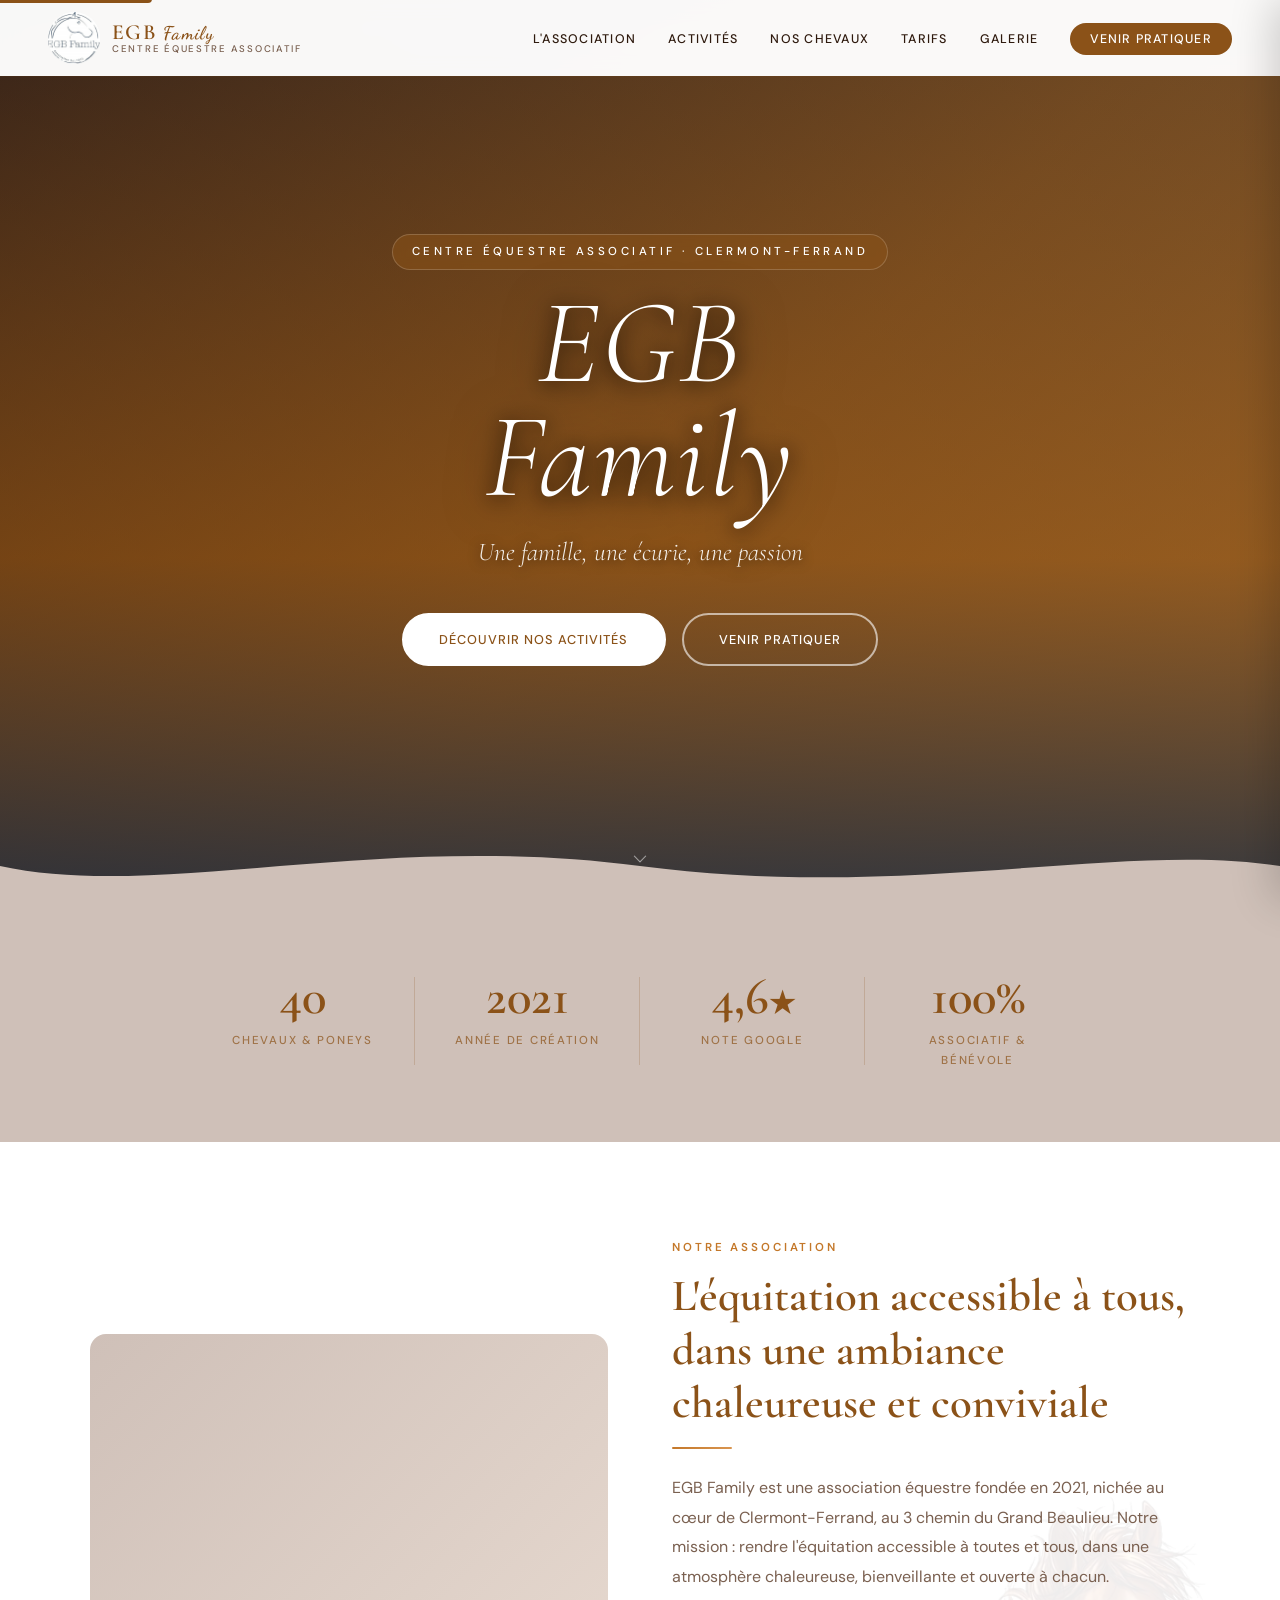
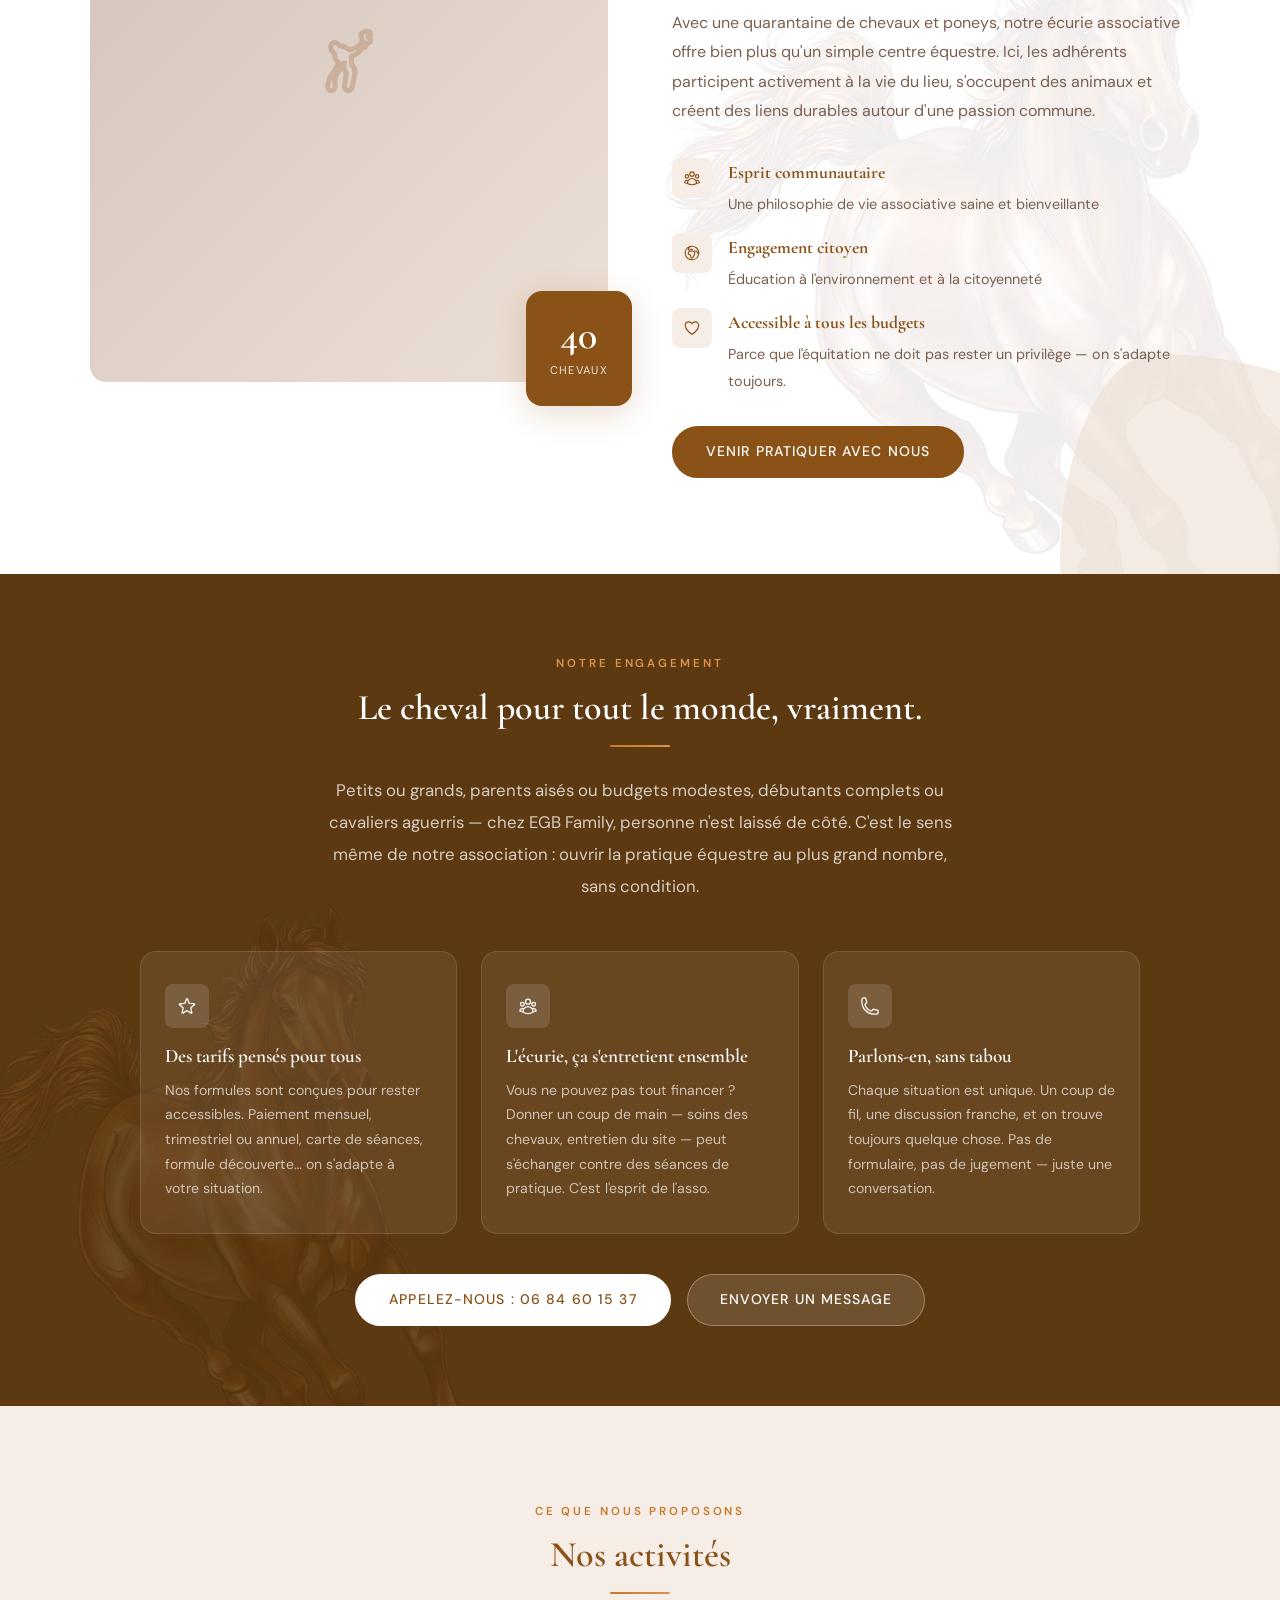
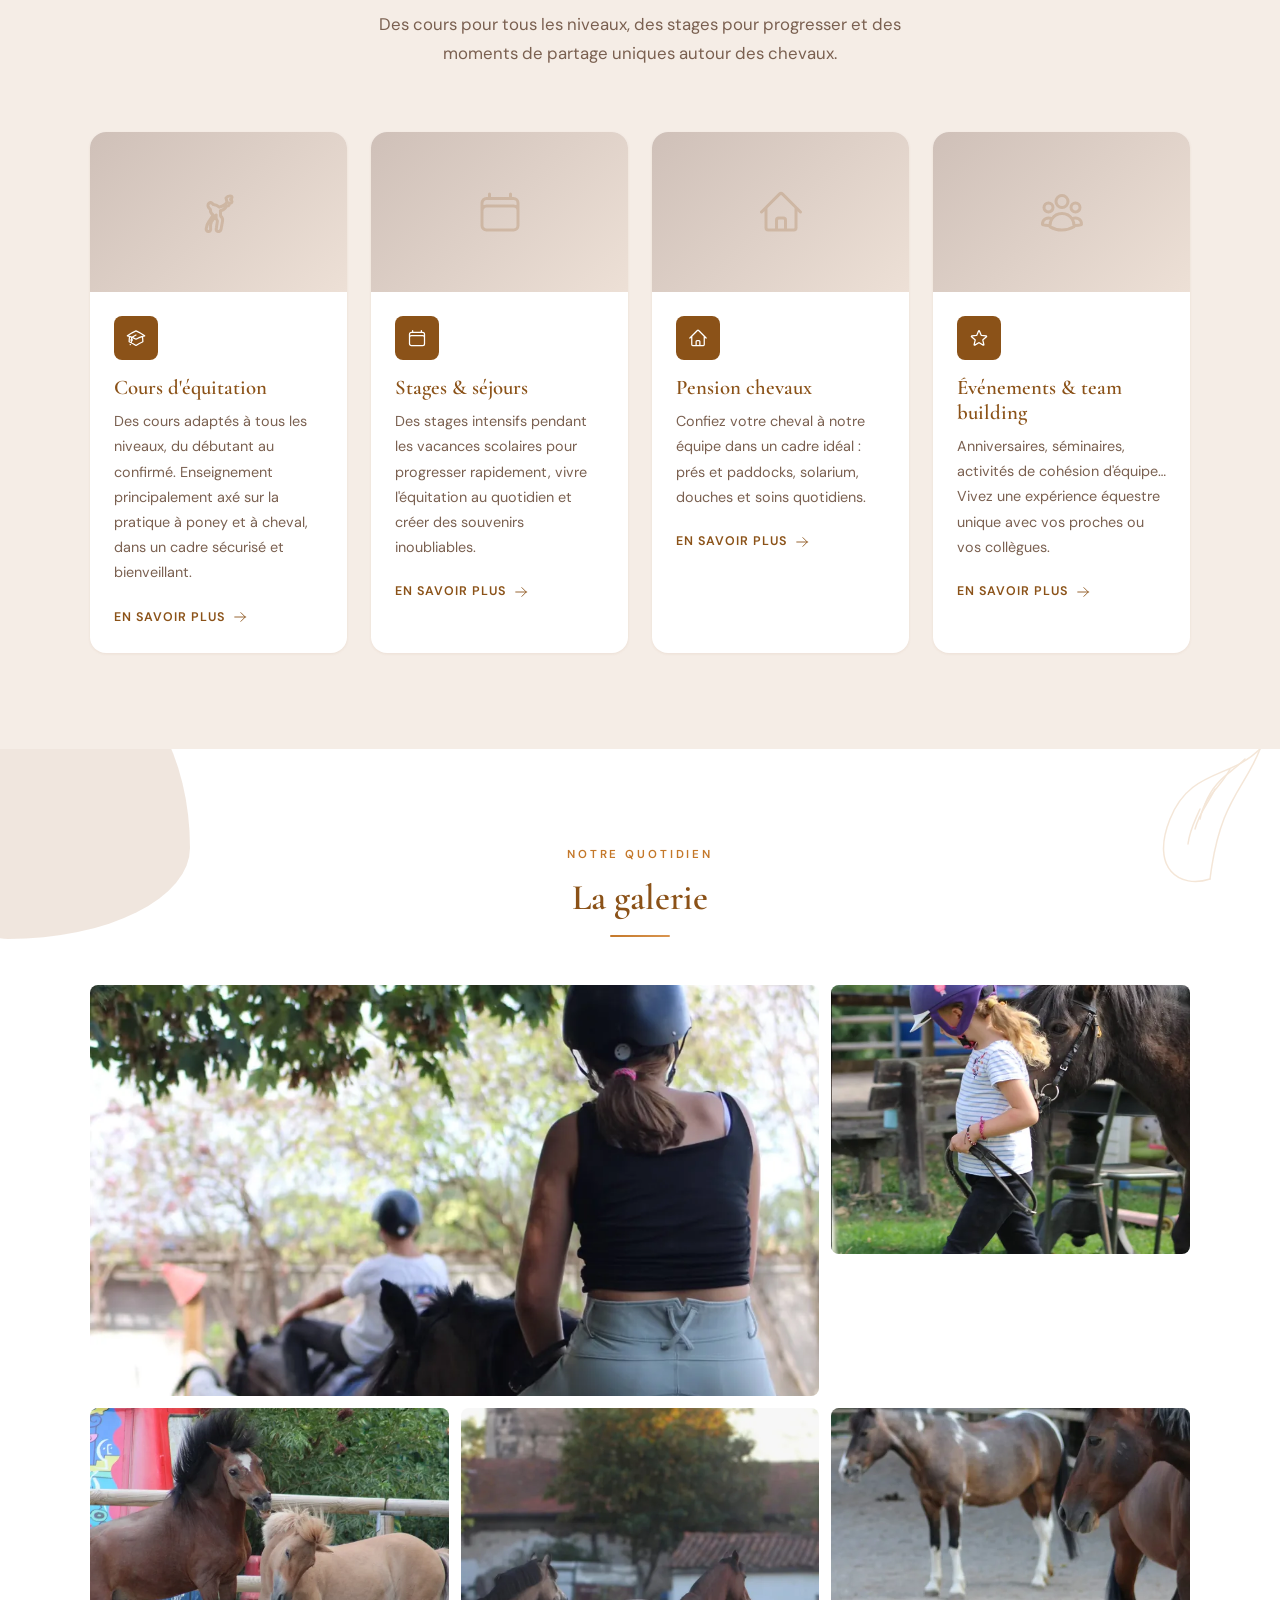
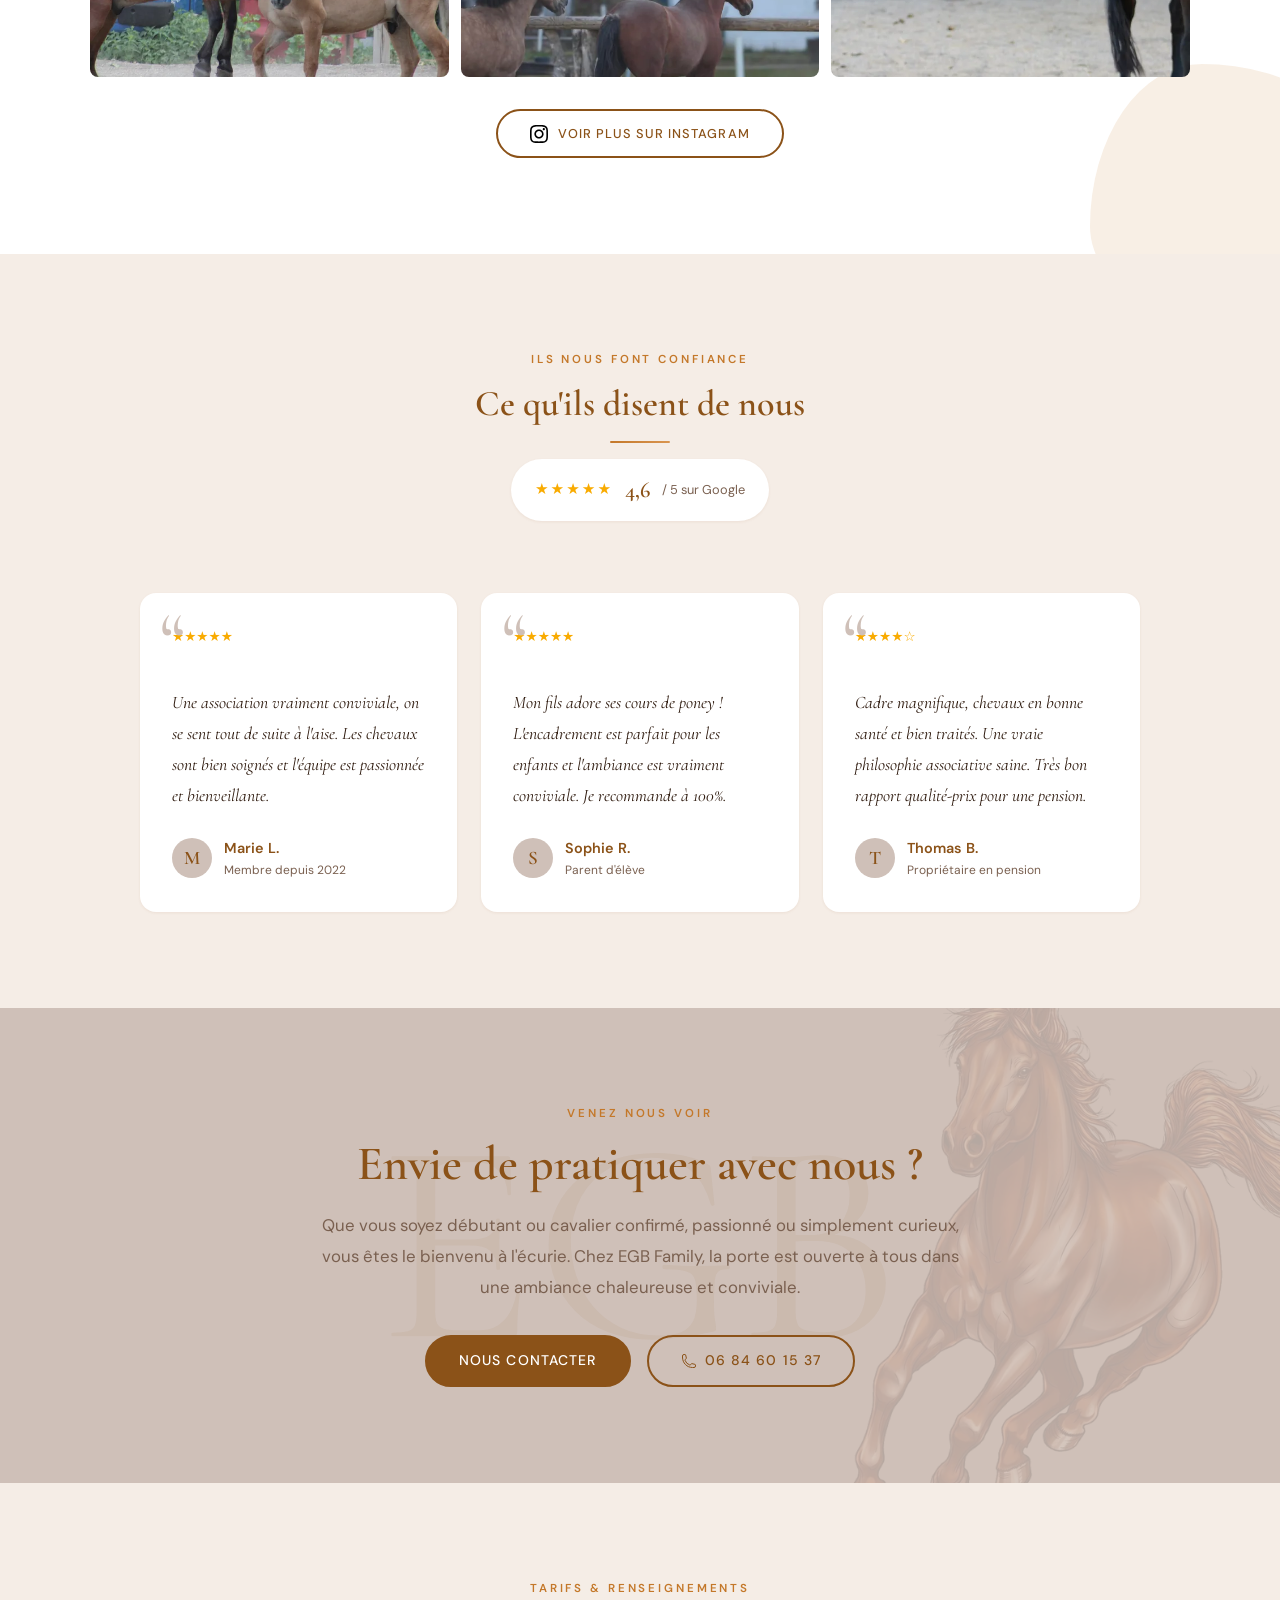
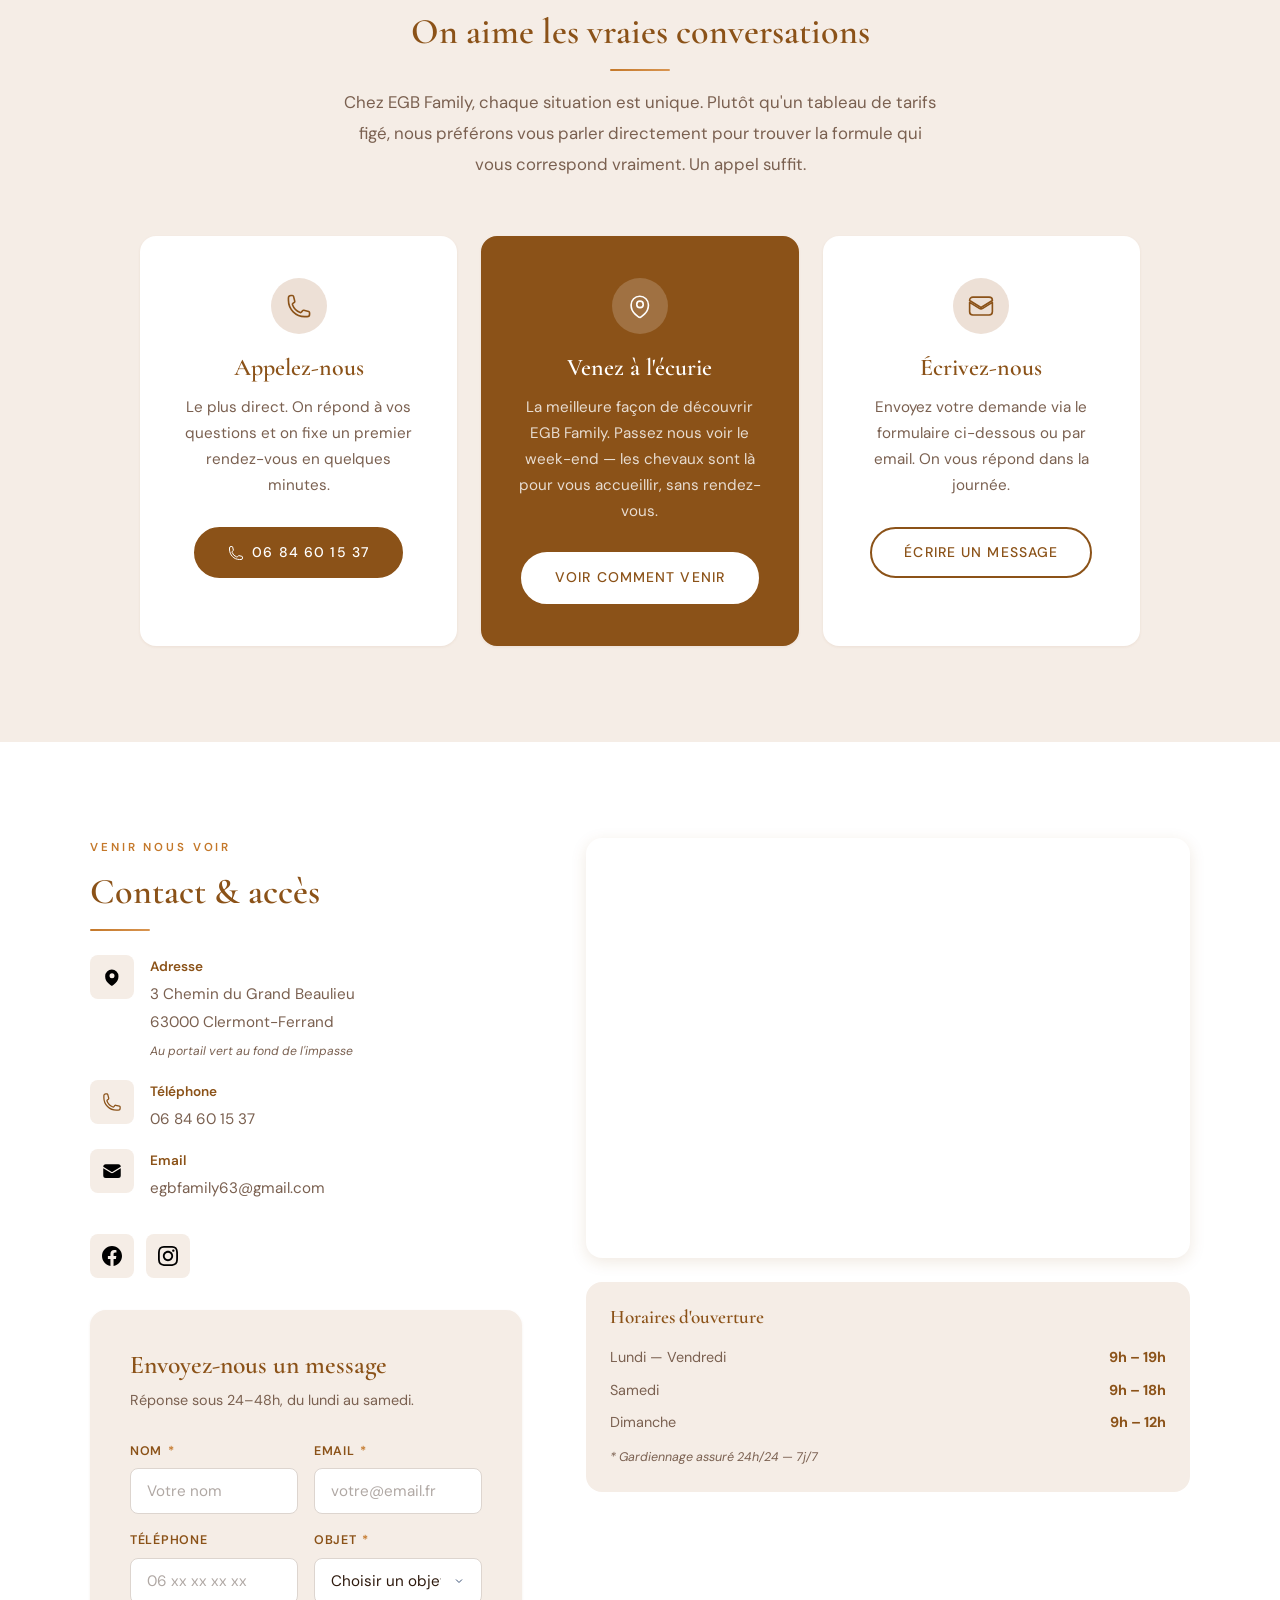
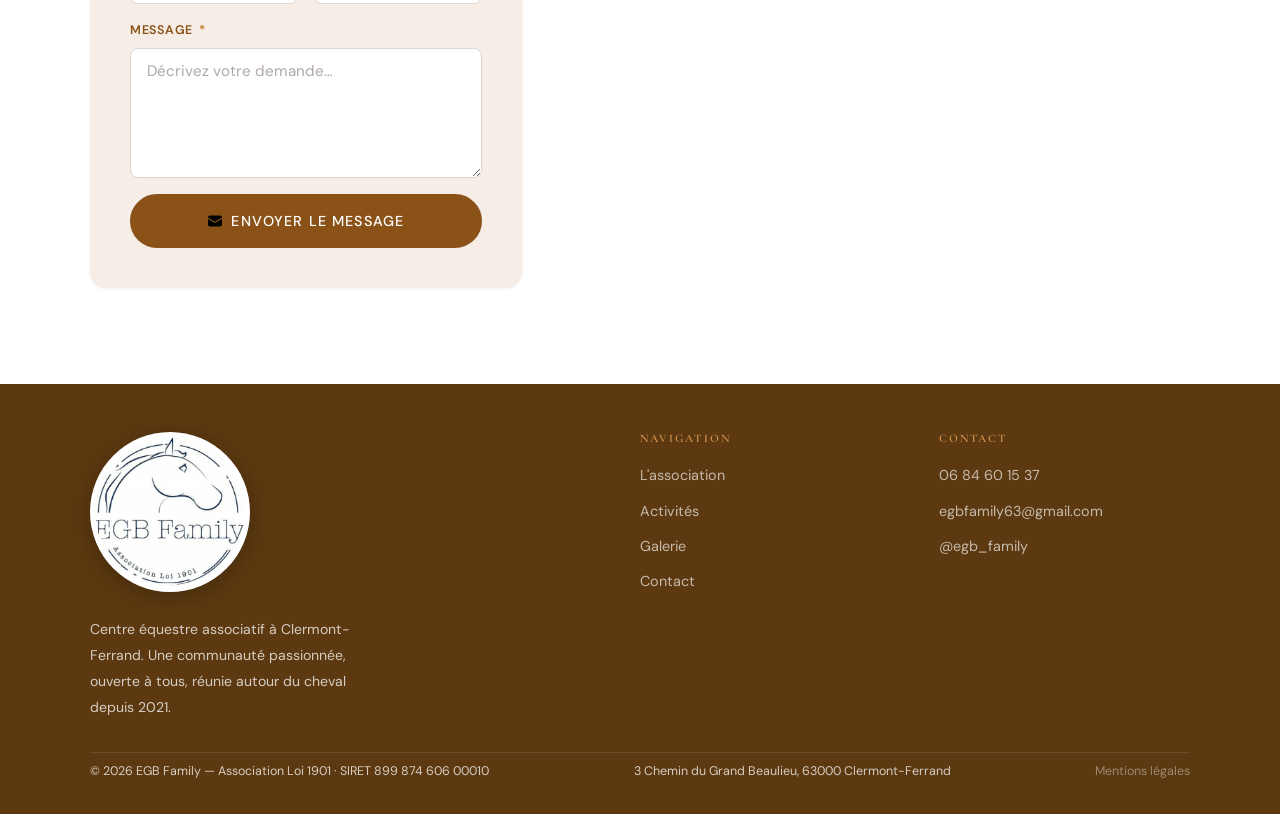
==== index.html @ eb27e838 "refactor: déplace cheval_filigrane.{png,webp} → img/, supprime v2 obsolète Co-Authored-By: Claude So" ====
<!DOCTYPE html>
<html lang="fr">
<head>
  <meta charset="UTF-8">
  <meta name="viewport" content="width=device-width, initial-scale=1.0">

  <title>EGB Family — Centre Équestre Associatif | Clermont-Ferrand</title>
  <meta name="description" content="EGB Family, centre équestre associatif à Clermont-Ferrand. Cours d'équitation, stages et activités équestres dans une ambiance chaleureuse et conviviale. Association Loi 1901.">

  <!-- Open Graph -->
  <meta property="og:type"        content="website">
  <meta property="og:title"       content="EGB Family — Centre Équestre Associatif">
  <meta property="og:description" content="Cours d'équitation, stages et activités équestres à Clermont-Ferrand dans une ambiance chaleureuse et bienveillante.">
  <meta property="og:image"       content="img/logos/logo_egbfamily.png">
  <meta property="og:locale"      content="fr_FR">

  <!-- Fonts : preconnect + chargement non-bloquant -->
  <link rel="preconnect" href="https://fonts.googleapis.com">
  <link rel="preconnect" href="https://fonts.gstatic.com" crossorigin>
  <link rel="preload" as="style"
    href="https://fonts.googleapis.com/css2?family=Cormorant+Garamond:ital,wght@0,300;0,600;1,300;1,600&family=DM+Sans:wght@400;500&family=Dancing+Script:wght@600&display=swap">
  <link rel="stylesheet"
    href="https://fonts.googleapis.com/css2?family=Cormorant+Garamond:ital,wght@0,300;0,600;1,300;1,600&family=DM+Sans:wght@400;500&family=Dancing+Script:wght@600&display=swap"
    media="print" onload="this.media='all'">
  <noscript>
    <link rel="stylesheet" href="https://fonts.googleapis.com/css2?family=Cormorant+Garamond:ital,wght@0,300;0,600;1,300;1,600&family=DM+Sans:wght@400;500&family=Dancing+Script:wght@600&display=swap">
  </noscript>

  <!-- Feuille de style -->
  <link rel="stylesheet" href="charte.css">

  <!-- Préchargement logo (LCP) -->
  <link rel="icon" href="favicon.ico" sizes="any">
  <link rel="icon" href="img/logos/logo_egbfamily.png" type="image/png">
  <link rel="preload" as="image" href="img/logos/logo_egbfamily.png">
  <!-- Préchargement hero (LCP) -->
  <link rel="preload" as="image" href="img/webp/cheval_au_galop_bright_1080w.webp" type="image/webp">

  <!-- Schema.org — SportsActivityLocation -->
  <script type="application/ld+json">
  {
    "@context": "https://schema.org",
    "@type": "SportsActivityLocation",
    "name": "EGB Family",
    "description": "Centre équestre associatif à Clermont-Ferrand. Cours d'équitation, stages, pension chevaux.",
    "url": "",
    "telephone": "+33684601537",
    "email": "egbfamily63@gmail.com",
    "address": {
      "@type": "PostalAddress",
      "streetAddress": "3 Chemin du Grand Beaulieu",
      "addressLocality": "Clermont-Ferrand",
      "postalCode": "63000",
      "addressCountry": "FR"
    },
    "geo": {
      "@type": "GeoCoordinates",
      "latitude": 45.7597,
      "longitude": 3.1224
    },
    "aggregateRating": {
      "@type": "AggregateRating",
      "ratingValue": "4.6",
      "reviewCount": "8"
    },
    "sameAs": [
      "https://www.facebook.com/profile.php?id=100069871481182",
      "https://www.instagram.com/egb_family/"
    ]
  }
  </script>

  <style>
    /* ── SVG icons helper ─────────────────────────────────── */
    .icon { display:inline-block; width:1em; height:1em; vertical-align:-0.125em; fill:currentColor; }
    .icon-stroke { fill:none; stroke:currentColor; stroke-width:1.5; stroke-linecap:round; stroke-linejoin:round; }

    /* ── Skip link (accessibilité) ────────────────────────── */
    .skip-link {
      position:absolute; top:-40px; left:0;
      background:var(--color-primary); color:#fff;
      padding:8px 16px; z-index:999; border-radius:0 0 4px 0;
      transition:top .2s;
    }
    .skip-link:focus { top:0; }

    /* ── Navbar ───────────────────────────────────────────── */
    .navbar {
      position:fixed; top:0; left:0; right:0; z-index:100;
      display:flex; align-items:center; justify-content:space-between;
      padding:.75rem 3rem;
      background:rgba(255,255,255,.97);
      backdrop-filter:blur(10px);
      box-shadow:0 1px 0 rgba(139,82,24,.10);
      transition:padding var(--transition-base);
    }
    .navbar-logo {
      display:flex; align-items:center; gap:.75rem; text-decoration:none;
    }
    .navbar-logo img { height:52px; width:52px; }
    .navbar-logo-text { display:flex; flex-direction:column; line-height:1; }
    .navbar-logo-egb {
      font-family:var(--font-heading); font-size:1.35rem; font-weight:600;
      letter-spacing:.06em; color:var(--color-primary);
    }
    .navbar-logo-family {
      font-family:var(--font-accent); font-size:1.15rem; font-weight:600;
    }
    .navbar-logo-sub {
      font-size:.6rem; font-weight:500; letter-spacing:.18em;
      text-transform:uppercase; color:var(--color-text-muted);
    }
    .navbar-links { display:flex; align-items:center; gap:2rem; list-style:none; }
    .navbar-links a {
      font-size:.78rem; font-weight:500; letter-spacing:.1em;
      text-transform:uppercase; color:var(--color-text); text-decoration:none;
      position:relative; transition:color var(--transition-fast);
    }
    .navbar-links a::after {
      content:''; position:absolute; bottom:-3px; left:0;
      width:0; height:1.5px; background:var(--color-accent);
      transition:width var(--transition-base);
    }
    .navbar-links a:hover { color:var(--color-primary); }
    .navbar-links a:hover::after { width:100%; }
    .navbar-cta {
      background:var(--color-primary) !important;
      color:#fff !important;
      padding:.5rem 1.25rem; border-radius:var(--radius-full);
    }
    .navbar-cta::after { display:none !important; }
    .navbar-cta:hover { background:var(--color-primary-dark) !important; }
    .burger {
      display:none; flex-direction:column; justify-content:center; gap:5px;
      cursor:pointer; padding:6px; background:none; border:none;
      width:40px; height:40px;
    }
    .burger span {
      display:block; width:24px; height:2px;
      background:var(--color-primary); border-radius:2px;
      transition:transform .35s ease, opacity .25s ease;
      transform-origin:center;
    }
    .burger.open span:nth-child(1) { transform:translateY(7px) rotate(45deg); }
    .burger.open span:nth-child(2) { opacity:0; transform:scaleX(0); }
    .burger.open span:nth-child(3) { transform:translateY(-7px) rotate(-45deg); }

    /* ── Overlay ──────────────────────────────────────────── */
    .drawer-overlay {
      position:fixed; inset:0; z-index:150;
      background:rgba(46,26,14,.55);
      backdrop-filter:blur(3px);
      opacity:0; pointer-events:none;
      transition:opacity .35s ease;
    }
    .drawer-overlay.open { opacity:1; pointer-events:all; }

    /* ── Drawer ───────────────────────────────────────────── */
    .drawer {
      position:fixed; top:0; right:0; bottom:0; z-index:160;
      width:min(300px, 85vw);
      background:#fff;
      display:flex; flex-direction:column;
      box-shadow:-8px 0 40px rgba(0,0,0,.18);
      transform:translateX(100%);
      transition:transform .38s cubic-bezier(.4,0,.2,1);
      overflow-y:auto;
    }
    .drawer.open { transform:translateX(0); }

    .drawer-header {
      display:flex; align-items:center; justify-content:space-between;
      padding:1.1rem 1.25rem;
      border-bottom:1px solid var(--color-bg-warm);
      flex-shrink:0;
    }
    .drawer-logo {
      display:flex; align-items:center; gap:.6rem; text-decoration:none;
    }
    .drawer-logo img { height:42px; width:42px; }
    .drawer-logo-text { line-height:1; }
    .drawer-logo-egb {
      font-family:var(--font-heading); font-size:1.1rem; font-weight:600;
      color:var(--color-primary); display:block;
    }
    .drawer-logo-family {
      font-family:var(--font-accent); font-size:.95rem; font-weight:600;
      color:var(--color-secondary-dark);
    }

    .drawer-close {
      width:36px; height:36px; border-radius:50%;
      border:none; background:var(--color-bg-light); cursor:pointer;
      display:flex; align-items:center; justify-content:center;
      color:var(--color-text); transition:background var(--transition-fast);
      flex-shrink:0;
    }
    .drawer-close:hover { background:var(--color-secondary); }
    .drawer-close svg { width:18px; height:18px; }

    .drawer-nav {
      flex:1; padding:1rem 0;
    }
    .drawer-nav a {
      display:flex; align-items:center; gap:.85rem;
      padding:.9rem 1.5rem;
      font-size:1rem; font-weight:500; color:var(--color-text);
      text-decoration:none; border-left:3px solid transparent;
      transition:background var(--transition-fast),
                 color var(--transition-fast),
                 border-color var(--transition-fast);
    }
    .drawer-nav a svg { width:18px; height:18px; color:var(--color-secondary-dark); flex-shrink:0; }
    .drawer-nav a:hover {
      background:var(--color-bg-light);
      color:var(--color-primary);
      border-left-color:var(--color-accent);
    }
    .drawer-nav a:hover svg { color:var(--color-primary); }

    .drawer-divider {
      height:1px; background:var(--color-bg-warm); margin:.5rem 1.5rem;
    }

    .drawer-cta {
      padding:1rem 1.5rem; flex-shrink:0;
      border-top:1px solid var(--color-bg-warm);
    }
    .drawer-cta .btn { width:100%; justify-content:center; margin-bottom:.75rem; }

    .drawer-socials {
      display:flex; gap:.6rem; justify-content:center;
      padding:.25rem 0 .5rem;
    }
    .drawer-socials a {
      width:38px; height:38px; border-radius:var(--radius-md);
      background:var(--color-bg-light); display:flex; align-items:center;
      justify-content:center; color:var(--color-primary); text-decoration:none;
      transition:all var(--transition-fast);
    }
    .drawer-socials a svg { width:18px; height:18px; }
    .drawer-socials a:hover { background:var(--color-primary); color:#fff; }

    /* ── Hero ─────────────────────────────────────────────── */
    .hero {
      position:relative; height:100vh; min-height:580px;
      display:flex; align-items:center; justify-content:center; overflow:hidden;
      background:linear-gradient(135deg,#3C1E0A 0%,#8B5218 55%,#A66E30 100%);
    }
    .hero-bg {
      position:absolute; inset:0;
      background-image:
        image-set(
          url('img/webp/cheval_au_galop_bright_1080w.webp') type('image/webp'),
          url('img/instagram/cheval_au_galop_bright+1_NanoBanana.jpg') type('image/jpeg')
        );
      background-size:cover; background-position:center 45%;
      opacity:1;
    }

    .hero-overlay {
      position:absolute; inset:0;
      background:linear-gradient(to bottom,rgba(30,45,66,.28) 0%,rgba(139,82,24,.48) 62%,rgba(30,45,66,.82) 100%);
    }
    .hero-content {
      position:relative; z-index:2;
      text-align:center; padding:0 2rem; max-width:820px;
    }
    .hero-eyebrow {
      display:inline-block;
      font-size:.72rem; font-weight:500; letter-spacing:.3em;
      text-transform:uppercase; color:#fff;
      margin-bottom:1rem; opacity:0;
      background:rgba(139,82,24,.55);
      backdrop-filter:blur(6px);
      padding:.45rem 1.2rem;
      border-radius:var(--radius-full);
      border:1px solid rgba(255,255,255,.18);
      animation:fadeUp .8s .3s forwards;
    }
    .hero-title {
      font-family:var(--font-heading);
      font-size:clamp(4rem,10vw,7.5rem);
      font-weight:300; font-style:italic;
      color:#fff; letter-spacing:.02em; line-height:.95;
      margin-bottom:1rem; opacity:0;
      animation:fadeUp .8s .5s forwards;
      text-shadow:0 2px 20px rgba(15,8,2,.85), 0 6px 48px rgba(15,8,2,.55);
    }
    .hero-subtitle {
      font-family:var(--font-heading);
      font-size:clamp(1.1rem,2.5vw,1.6rem);
      font-weight:300; font-style:italic;
      color:rgba(255,255,255,.9);
      margin-bottom:2.5rem; opacity:0;
      animation:fadeUp .8s .7s forwards;
      text-shadow:0 2px 12px rgba(15,8,2,.8);
    }
    .hero-actions {
      display:flex; gap:1rem; justify-content:center; flex-wrap:wrap;
      opacity:0; animation:fadeUp .8s .9s forwards;
    }
    .hero-actions .btn { padding:.85rem 2.2rem; font-size:.8rem; }
    .btn-white { background:#fff; color:var(--color-primary); border-color:#fff; }
    .btn-white:hover { background:transparent; color:#fff; }
    .btn-outline-white { background:transparent; color:#fff; border-color:rgba(255,255,255,.6); }
    .btn-outline-white:hover { background:rgba(255,255,255,.15); border-color:#fff; }
    .hero-scroll {
      position:absolute; bottom:2rem; left:50%; transform:translateX(-50%);
      z-index:2; color:rgba(255,255,255,.5); font-size:.65rem;
      letter-spacing:.2em; text-transform:uppercase;
      display:flex; flex-direction:column; align-items:center; gap:.5rem;
      animation:bounce 2s infinite;
    }
    .hero-scroll svg { width:18px; height:18px; }

    /* ── Vague organique bas hero ────────────────────────── */
    .hero-wave {
      position:absolute; bottom:-1px; left:0; right:0; z-index:3; line-height:0;
    }
    .hero-wave svg { width:100%; height:70px; display:block; }

    /* ── Stats ────────────────────────────────────────────── */
    .stats-bar { background:var(--color-secondary); padding:3rem 2rem; }
    .stats-grid {
      display:flex; justify-content:center;
      max-width:900px; margin:0 auto; flex-wrap:wrap;
    }
    .stat-item {
      flex:1; min-width:150px; text-align:center;
      padding:1.5rem 2rem; position:relative;
    }
    .stat-item:not(:last-child)::after {
      content:''; position:absolute; right:0; top:20%; bottom:20%;
      width:1px; background:rgba(139,82,24,.2);
    }
    .stat-number {
      font-family:var(--font-heading); font-size:3.2rem; font-weight:600;
      color:var(--color-primary); line-height:1; display:block;
    }
    .stat-number small { font-size:1.8rem; }
    .stat-label {
      font-size:.72rem; font-weight:500; letter-spacing:.15em;
      text-transform:uppercase; color:var(--color-primary);
      opacity:.7; margin-top:.5rem; display:block;
    }

    /* ── À propos ─────────────────────────────────────────── */
    .about { padding:6rem 2rem; background:var(--color-white); position:relative; overflow:hidden; }
    .about::after {
      content:''; position:absolute; bottom:-100px; right:-100px;
      width:320px; height:320px;
      background:var(--color-bg-warm);
      border-radius:30% 70% 55% 45% / 65% 35% 65% 35%;
      opacity:.65; pointer-events:none; z-index:0;
    }
    .filigrane-horse {
      position:absolute; pointer-events:none; user-select:none;
      z-index:0; opacity:.07;
    }
    .about-inner { position:relative; z-index:1; }
    .about-inner {
      max-width:1100px; margin:0 auto;
      display:grid; grid-template-columns:1fr 1fr;
      gap:4rem; align-items:center;
    }
    .about-img-wrap { position:relative; }
    .about-img-placeholder {
      width:100%; aspect-ratio:4/5; border-radius:var(--radius-lg);
      background:linear-gradient(135deg,var(--color-secondary) 0%,var(--color-bg-warm) 100%);
      display:flex; align-items:center; justify-content:center;
      color:rgba(139,82,24,.25);
    }
    .about-img-placeholder svg { width:80px; height:80px; }
    .about-badge {
      position:absolute; bottom:-1.5rem; right:-1.5rem;
      background:var(--color-primary); color:#fff;
      border-radius:var(--radius-lg); padding:1.5rem;
      text-align:center; box-shadow:var(--shadow-lg);
    }
    .about-badge-num {
      font-family:var(--font-heading); font-size:2.5rem; font-weight:600;
      line-height:1; display:block;
    }
    .about-badge-txt { font-size:.7rem; letter-spacing:.12em; text-transform:uppercase; opacity:.85; }
    .section-eyebrow {
      font-size:.72rem; font-weight:600; letter-spacing:.25em;
      text-transform:uppercase; color:var(--color-accent);
      margin-bottom:.75rem; display:block;
    }
    .about-content h2 { font-size:clamp(2rem,3.5vw,2.8rem); margin-bottom:.5rem; }
    .about-content p { color:var(--color-text-muted); margin-bottom:1rem; font-size:1rem; line-height:1.85; }
    .about-values { display:flex; flex-direction:column; gap:1rem; margin:2rem 0; }
    .value-item { display:flex; align-items:flex-start; gap:1rem; }
    .value-icon {
      width:40px; height:40px; border-radius:var(--radius-md);
      background:var(--color-bg-light); display:flex; align-items:center;
      justify-content:center; color:var(--color-primary); flex-shrink:0;
    }
    .value-icon svg { width:18px; height:18px; }
    .value-text strong { display:block; font-family:var(--font-heading); font-size:1.1rem; color:var(--color-primary); margin-bottom:2px; }
    .value-text span { font-size:.9rem; color:var(--color-text-muted); }

    /* ── Pour tous ───────────────────────────────────────── */
    .pour-tous { padding:5rem 2rem; background:var(--color-primary-dark); position:relative; overflow:hidden; }
    .pour-tous-inner { max-width:1000px; margin:0 auto; text-align:center; position:relative; z-index:1; }
    .pour-tous-inner .section-eyebrow { color:var(--color-accent-light); }
    .pour-tous-inner h2 { color:#fff; margin-bottom:.75rem; }
    .pour-tous-inner .divider-accent { margin:1rem auto 1.75rem; }
    .pour-tous-lead {
      max-width:640px; margin:0 auto 3rem;
      color:rgba(255,255,255,.75); font-size:1.05rem; line-height:1.9;
    }
    .pour-tous-pillars {
      display:grid; grid-template-columns:repeat(3,1fr); gap:1.5rem; margin-bottom:2.5rem;
    }
    .ptp-card {
      background:rgba(255,255,255,.07); border:1px solid rgba(255,255,255,.12);
      border-radius:var(--radius-lg); padding:2rem 1.5rem; text-align:left;
      transition:background var(--transition-base),border-color var(--transition-base);
    }
    .ptp-card:hover { background:rgba(255,255,255,.12); border-color:rgba(255,255,255,.25); }
    .ptp-icon {
      width:44px; height:44px; border-radius:var(--radius-md);
      background:rgba(255,255,255,.13); display:flex; align-items:center;
      justify-content:center; color:#fff; margin-bottom:1.1rem;
    }
    .ptp-icon svg { width:20px; height:20px; }
    .ptp-card h3 { font-family:var(--font-heading); font-size:1.2rem; color:#fff; margin-bottom:.6rem; }
    .ptp-card p { font-size:.88rem; color:rgba(255,255,255,.68); line-height:1.75; }
    .pour-tous-cta { display:flex; gap:1rem; justify-content:center; flex-wrap:wrap; }
    @media (max-width:680px) { .pour-tous-pillars { grid-template-columns:1fr; } }

    /* ── Activités ────────────────────────────────────────── */
    .activities { padding:6rem 2rem; background:var(--color-bg-light); }
    .activities-header { text-align:center; max-width:600px; margin:0 auto 4rem; }
    .activities-header h2 { margin-bottom:1rem; }
    .activities-header p { color:var(--color-text-muted); font-size:1.05rem; }
    .activities-grid {
      display:grid; grid-template-columns:repeat(auto-fit,minmax(250px,1fr));
      gap:1.5rem; max-width:1100px; margin:0 auto;
    }
    .activity-card {
      background:#fff; border-radius:var(--radius-lg); overflow:hidden;
      box-shadow:var(--shadow-sm);
      transition:transform var(--transition-base),box-shadow var(--transition-base);
    }
    .activity-card:hover { transform:translateY(-6px); box-shadow:var(--shadow-lg); }
    .activity-img {
      width:100%; aspect-ratio:16/10;
      background:linear-gradient(135deg,var(--color-secondary) 0%,var(--color-bg-warm) 100%);
      display:flex; align-items:center; justify-content:center;
      color:rgba(139,82,24,.2);
    }
    .activity-img svg { width:48px; height:48px; }
    .activity-body { padding:1.5rem; }
    .activity-icon {
      width:44px; height:44px; border-radius:var(--radius-md);
      background:var(--color-primary); display:flex; align-items:center;
      justify-content:center; color:#fff; margin-bottom:1rem;
    }
    .activity-icon svg { width:20px; height:20px; }
    .activity-body h3 { font-size:1.3rem; margin-bottom:.5rem; }
    .activity-body p { font-size:.9rem; color:var(--color-text-muted); line-height:1.75; margin-bottom:1rem; }
    .activity-link {
      font-size:.78rem; font-weight:600; letter-spacing:.08em;
      text-transform:uppercase; color:var(--color-primary); text-decoration:none;
      display:inline-flex; align-items:center; gap:.5rem;
      transition:gap var(--transition-fast),color var(--transition-fast);
    }
    .activity-link svg { width:14px; height:14px; transition:transform var(--transition-fast); }
    .activity-link:hover { color:var(--color-accent); gap:.75rem; }
    .activity-link:hover svg { transform:translateX(3px); }



    /* ── Galerie ──────────────────────────────────────────── */
    .galerie { padding:6rem 2rem; background:#fff; position:relative; overflow:hidden; }
    /* blob déco galerie */
    .galerie::before {
      content:''; position:absolute; top:-70px; left:-70px;
      width:260px; height:260px;
      background:var(--color-bg-warm);
      border-radius:62% 38% 70% 30% / 45% 65% 35% 55%;
      opacity:.8; pointer-events:none; z-index:0;
    }
    .galerie::after {
      content:''; position:absolute; bottom:-90px; right:-90px;
      width:280px; height:280px;
      background:var(--color-accent);
      border-radius:40% 60% 28% 72% / 58% 42% 58% 42%;
      opacity:.12; pointer-events:none; z-index:0;
    }
    .galerie-header { position:relative; z-index:1; }
    .galerie-grid   { position:relative; z-index:1; }
    .galerie-header { text-align:center; max-width:550px; margin:0 auto 3rem; }
    .galerie-grid {
      display:grid; grid-template-columns:repeat(3,1fr);
      gap:.75rem; max-width:1100px; margin:0 auto;
    }
    .galerie-item {
      border-radius:var(--radius-md); overflow:hidden;
      background:linear-gradient(135deg,var(--color-secondary) 0%,var(--color-bg-warm) 100%);
      aspect-ratio:4/3; display:flex; align-items:center; justify-content:center;
      color:rgba(139,82,24,.2); cursor:pointer;
      transition:transform var(--transition-base),filter var(--transition-base);
    }
    .galerie-item:hover { transform:scale(1.02); filter:brightness(1.05); }
    .galerie-item:first-child { grid-column:span 2; aspect-ratio:16/9; }
    .galerie-item svg { width:40px; height:40px; }
    .galerie-item img { width:100%; height:100%; object-fit:cover; display:block; pointer-events:none; }
    .galerie-cta { text-align:center; margin-top:2rem; }
    .btn-instagram {
      display:inline-flex; align-items:center; gap:.6rem;
      border:2px solid var(--color-primary); color:var(--color-primary);
      background:transparent; border-radius:var(--radius-full);
      padding:.75rem 2rem; font-size:.8rem; font-weight:500;
      letter-spacing:.08em; text-transform:uppercase; text-decoration:none;
      transition:all var(--transition-base);
    }
    .btn-instagram:hover { background:var(--color-primary); color:#fff; }
    .btn-instagram svg { width:18px; height:18px; }

    /* ── Témoignages ──────────────────────────────────────── */
    .temoignages { padding:6rem 2rem; background:var(--color-bg-light); }
    .temoignages-header { text-align:center; margin-bottom:3rem; }
    .google-rating {
      display:inline-flex; align-items:center; gap:.75rem;
      background:#fff; border-radius:var(--radius-full);
      padding:.75rem 1.5rem; box-shadow:var(--shadow-sm); margin-bottom:1.5rem;
    }
    .google-rating .stars { color:#F9AB00; letter-spacing:2px; font-size:.95rem; }
    .google-rating .score {
      font-family:var(--font-heading); font-size:1.4rem;
      font-weight:600; color:var(--color-primary);
    }
    .google-rating .count { font-size:.8rem; color:var(--color-text-muted); }
    .temoignages-grid {
      display:grid; grid-template-columns:repeat(auto-fit,minmax(280px,1fr));
      gap:1.5rem; max-width:1000px; margin:0 auto;
    }
    .temoignage-card {
      background:#fff; border-radius:var(--radius-lg);
      padding:2rem; box-shadow:var(--shadow-sm); position:relative;
    }
    .temoignage-card::before {
      content:'\201C'; font-family:var(--font-heading); font-size:5rem;
      color:var(--color-secondary); position:absolute;
      top:.5rem; left:1.2rem; line-height:1;
    }
    .temoignage-stars { color:#F9AB00; font-size:.85rem; margin-bottom:1rem; }
    .temoignage-text {
      font-family:var(--font-heading); font-size:1.1rem; font-style:italic;
      color:var(--color-text); line-height:1.75;
      margin-bottom:1.5rem; padding-top:1.5rem;
    }
    .temoignage-author { display:flex; align-items:center; gap:.75rem; }
    .temoignage-avatar {
      width:40px; height:40px; border-radius:50%;
      background:var(--color-secondary); display:flex; align-items:center;
      justify-content:center; font-family:var(--font-heading);
      font-size:1.2rem; font-weight:600; color:var(--color-primary); flex-shrink:0;
    }
    .temoignage-name { font-weight:600; font-size:.9rem; color:var(--color-primary); }
    .temoignage-date { font-size:.75rem; color:var(--color-text-muted); }

    /* ── CTA ──────────────────────────────────────────────── */
    .cta-section {
      padding:6rem 2rem; background:var(--color-secondary);
      text-align:center; position:relative; overflow:hidden;
    }
    .cta-section::before {
      content:'EGB'; font-family:var(--font-heading); font-size:18rem;
      color:rgba(139,82,24,.06); position:absolute;
      top:50%; left:50%; transform:translate(-50%,-50%);
      pointer-events:none; white-space:nowrap;
    }
    .cta-inner { position:relative; z-index:1; max-width:650px; margin:0 auto; }
    .cta-inner h2 { font-size:clamp(2rem,4vw,3rem); margin-bottom:1rem; }
    .cta-inner p { color:var(--color-text-muted); font-size:1.05rem; margin-bottom:2rem; line-height:1.85; }
    .cta-actions { display:flex; gap:1rem; justify-content:center; flex-wrap:wrap; }

    /* ── Contact ──────────────────────────────────────────── */
    .contact { padding:6rem 2rem; background:#fff; }
    .contact-inner {
      max-width:1100px; margin:0 auto;
      display:grid; grid-template-columns:1fr 1.4fr;
      gap:4rem; align-items:start;
    }
    .contact-info h2 { margin-bottom:1rem; }
    .contact-info > p { color:var(--color-text-muted); line-height:1.85; margin-bottom:2rem; }
    .contact-details { display:flex; flex-direction:column; gap:1rem; }
    .contact-detail { display:flex; align-items:flex-start; gap:1rem; }
    .contact-detail-icon {
      width:44px; height:44px; border-radius:var(--radius-md);
      background:var(--color-bg-light); display:flex; align-items:center;
      justify-content:center; color:var(--color-primary); flex-shrink:0;
    }
    .contact-detail-icon svg { width:20px; height:20px; }
    .contact-detail-text strong { display:block; font-size:.85rem; font-weight:600; color:var(--color-primary); margin-bottom:2px; }
    .contact-detail-text a, .contact-detail-text span { font-size:.95rem; color:var(--color-text-muted); text-decoration:none; }
    .contact-detail-text a:hover { color:var(--color-primary); }
    .contact-socials { display:flex; gap:.75rem; margin-top:2rem; }
    .social-btn {
      width:44px; height:44px; border-radius:var(--radius-md);
      background:var(--color-bg-light); display:flex; align-items:center;
      justify-content:center; color:var(--color-primary); text-decoration:none;
      transition:all var(--transition-fast);
    }
    .social-btn svg { width:20px; height:20px; }
    .social-btn:hover { background:var(--color-primary); color:#fff; transform:translateY(-2px); }
    .map-wrap { border-radius:var(--radius-lg); overflow:hidden; box-shadow:var(--shadow-md); height:420px; }
    .map-wrap iframe { width:100%; height:100%; border:none; display:block; }

    /* ── Footer ───────────────────────────────────────────── */
    footer { background:var(--color-primary-dark); color:rgba(255,255,255,.75); padding:3rem 2rem 2rem; }
    .footer-inner {
      max-width:1100px; margin:0 auto;
      display:grid; grid-template-columns:2fr 1fr 1fr;
      gap:3rem; padding-bottom:2rem;
      border-bottom:1px solid rgba(255,255,255,.1);
    }
    .footer-logo-wrap {
      width:160px; height:160px; border-radius:50%;
      background:#fff; display:flex; align-items:center; justify-content:center;
      box-shadow:0 4px 24px rgba(0,0,0,.25); margin-bottom:1.5rem;
    }
    .footer-logo-wrap img { height:148px; width:148px; }
    .footer-brand p { font-size:.88rem; line-height:1.85; max-width:280px; }
    .footer-col h4 {
      font-size:.72rem; font-weight:600; letter-spacing:.18em;
      text-transform:uppercase; color:var(--color-accent-light); margin-bottom:1rem;
    }
    .footer-links { list-style:none; display:flex; flex-direction:column; gap:.5rem; }
    .footer-links a { color:rgba(255,255,255,.65); text-decoration:none; font-size:.9rem; transition:color var(--transition-fast); }
    .footer-links a:hover { color:#fff; }
    .footer-bottom {
      max-width:1100px; margin:.5rem auto 0;
      display:flex; justify-content:space-between; align-items:center;
      font-size:.78rem; flex-wrap:wrap; gap:1rem;
    }

    /* ── Contact humain / Renseignements ─────────────────────── */
    .contact-humain { padding:6rem 2rem; background:var(--color-bg-light); position:relative; overflow:hidden; }
    .contact-humain-inner { max-width:1000px; margin:0 auto; text-align:center; }
    .contact-humain-lead { max-width:600px; margin:0 auto 3.5rem; color:var(--color-text-muted); font-size:1.05rem; line-height:1.85; }
    .contact-humain-cards { display:grid; grid-template-columns:1fr 1fr 1fr; gap:1.5rem; }
    .chc-card {
      background:#fff; border-radius:var(--radius-lg);
      padding:2.5rem 2rem; text-align:center;
      box-shadow:var(--shadow-sm); border:2px solid transparent;
      transition:border-color var(--transition-base),box-shadow var(--transition-base),transform var(--transition-base);
    }
    .chc-card:hover { border-color:var(--color-secondary); box-shadow:var(--shadow-md); transform:translateY(-4px); }
    .chc-icon {
      width:56px; height:56px; border-radius:50%;
      background:var(--color-bg-warm);
      display:flex; align-items:center; justify-content:center;
      margin:0 auto 1.25rem; color:var(--color-primary);
    }
    .chc-icon svg { width:26px; height:26px; }
    .chc-card h3 {
      font-family:var(--font-heading); font-size:1.5rem; font-weight:600;
      color:var(--color-primary); margin-bottom:.75rem;
    }
    .chc-card p { color:var(--color-text-muted); font-size:.95rem; line-height:1.7; margin-bottom:1.75rem; }
    .chc-card .btn { min-width:190px; justify-content:center; }
    .chc-card--highlight { background:var(--color-primary); border-color:var(--color-primary); }
    .chc-card--highlight:hover { border-color:var(--color-primary-dark); box-shadow:var(--shadow-lg); }
    .chc-card--highlight h3 { color:#fff; }
    .chc-card--highlight p { color:rgba(255,255,255,.8); }
    .chc-card--highlight .chc-icon { background:rgba(255,255,255,.18); color:#fff; }

    @media (max-width:680px) {
      .contact-humain-cards { grid-template-columns:1fr; }
    }

    /* ── Formulaire de contact ────────────────────────────── */
    .contact-form-wrap {
      background:var(--color-bg-light); border-radius:var(--radius-lg);
      padding:2.5rem; box-shadow:var(--shadow-sm);
    }
    .contact-form-wrap h3 {
      font-size:1.6rem; margin-bottom:.5rem;
    }
    .contact-form-wrap > p { font-size:.9rem; color:var(--color-text-muted); margin-bottom:1.75rem; }
    .form-row { display:grid; grid-template-columns:1fr 1fr; gap:1rem; }
    .form-group { display:flex; flex-direction:column; gap:.4rem; margin-bottom:1rem; }
    .form-group label {
      font-size:.78rem; font-weight:600; letter-spacing:.06em;
      text-transform:uppercase; color:var(--color-primary);
    }
    .form-group label .required { color:var(--color-accent); margin-left:2px; }
    .form-control {
      padding:.75rem 1rem; border:1.5px solid #ddd5cf;
      border-radius:var(--radius-md); font-family:var(--font-body);
      font-size:.95rem; color:var(--color-text); background:#fff;
      transition:border-color var(--transition-fast),box-shadow var(--transition-fast);
      width:100%;
    }
    .form-control:focus {
      outline:none; border-color:var(--color-primary);
      box-shadow:0 0 0 3px rgba(139,82,24,.12);
    }
    .form-control::placeholder { color:#b0a8a4; }
    select.form-control { cursor:pointer; appearance:none;
      background-image:url("data:image/svg+xml,%3Csvg xmlns='http://www.w3.org/2000/svg' width='12' height='12' viewBox='0 0 24 24' fill='none' stroke='%233D5478' stroke-width='2'%3E%3Cpath d='M6 9l6 6 6-6'/%3E%3C/svg%3E");
      background-repeat:no-repeat; background-position:right 1rem center; padding-right:2.5rem;
    }
    textarea.form-control { resize:vertical; min-height:130px; }
    .form-honeypot { display:none; }
    .form-submit { width:100%; justify-content:center; padding:1rem; font-size:.9rem; }
    .form-feedback {
      padding:1rem 1.25rem; border-radius:var(--radius-md);
      font-size:.9rem; margin-top:1rem; display:none;
    }
    .form-feedback.success {
      background:#e8f5e9; color:#2e7d32; border:1px solid #a5d6a7; display:block;
    }
    .form-feedback.error {
      background:#fce4ec; color:#c62828; border:1px solid #ef9a9a; display:block;
    }
    .form-loading { opacity:.6; pointer-events:none; }

    @media (max-width:640px) {
      .form-row { grid-template-columns:1fr; }
      .tarifs-grid { grid-template-columns:1fr; }
    }

    /* ── Scroll to top ────────────────────────────────────── */
    .scroll-top {
      position:fixed; bottom:1.75rem; left:1.75rem; z-index:200;
      width:46px; height:46px; border-radius:50%; border:none;
      background:var(--color-primary); color:#fff; cursor:pointer;
      display:flex; align-items:center; justify-content:center;
      box-shadow:var(--shadow-md);
      opacity:0; transform:translateY(12px); pointer-events:none;
      transition:opacity .3s ease, transform .3s ease, background var(--transition-fast);
    }
    .scroll-top.visible { opacity:1; transform:translateY(0); pointer-events:all; }
    .scroll-top:hover { background:var(--color-primary-dark); }
    .scroll-top svg { width:20px; height:20px; }

    /* ── Lightbox ──────────────────────────────────────────── */
    .lightbox {
      position:fixed; inset:0; z-index:300;
      display:flex; align-items:center; justify-content:center;
      opacity:0; pointer-events:none;
      transition:opacity .3s ease;
    }
    .lightbox.open { opacity:1; pointer-events:all; }
    .lightbox-overlay {
      position:absolute; inset:0;
      background:rgba(15,20,30,.92);
      backdrop-filter:blur(6px);
    }
    .lightbox-content {
      position:relative; z-index:1;
      max-width:90vw; max-height:88vh;
      display:flex; align-items:center; justify-content:center;
      border-radius:var(--radius-lg); overflow:hidden;
    }
    .lightbox-content img {
      max-width:90vw; max-height:85vh;
      object-fit:contain; border-radius:var(--radius-lg);
      display:block;
    }
    .lightbox-placeholder {
      width:min(560px,80vw); aspect-ratio:4/3;
      background:rgba(255,255,255,.06); border-radius:var(--radius-lg);
      display:flex; flex-direction:column; align-items:center; justify-content:center;
      gap:1rem; color:rgba(255,255,255,.35);
    }
    .lightbox-placeholder svg { width:64px; height:64px; }
    .lightbox-placeholder p { font-family:var(--font-heading); font-size:1.2rem; font-style:italic; }
    .lightbox-close {
      position:fixed; top:1.25rem; right:1.25rem; z-index:2;
      width:44px; height:44px; border-radius:50%; border:none;
      background:rgba(255,255,255,.12); color:#fff; cursor:pointer;
      display:flex; align-items:center; justify-content:center;
      backdrop-filter:blur(4px); transition:background var(--transition-fast);
    }
    .lightbox-close:hover { background:rgba(255,255,255,.25); }
    .lightbox-close svg { width:20px; height:20px; }
    .lightbox-prev, .lightbox-next {
      position:fixed; top:50%; z-index:2;
      width:48px; height:48px; border-radius:50%; border:none;
      background:rgba(255,255,255,.12); color:#fff; cursor:pointer;
      display:flex; align-items:center; justify-content:center;
      backdrop-filter:blur(4px); transform:translateY(-50%);
      transition:background var(--transition-fast), transform .2s ease;
    }
    .lightbox-prev { left:1.25rem; }
    .lightbox-next { right:1.25rem; }
    .lightbox-prev:hover { background:rgba(255,255,255,.25); transform:translateY(-50%) translateX(-2px); }
    .lightbox-next:hover { background:rgba(255,255,255,.25); transform:translateY(-50%) translateX(2px); }
    .lightbox-prev svg, .lightbox-next svg { width:22px; height:22px; }
    .lightbox-counter {
      position:fixed; bottom:1.5rem; left:50%; transform:translateX(-50%);
      font-family:var(--font-body); font-size:.8rem; font-weight:500;
      color:rgba(255,255,255,.6); letter-spacing:.12em;
      background:rgba(0,0,0,.3); padding:.35rem .9rem;
      border-radius:var(--radius-full); backdrop-filter:blur(4px);
    }

    /* ── Animations hero ──────────────────────────────────── */
    @keyframes fadeUp {
      from { opacity:0; transform:translateY(24px); }
      to   { opacity:1; transform:translateY(0); }
    }
    @keyframes bounce {
      0%,100% { transform:translateX(-50%) translateY(0); }
      50%      { transform:translateX(-50%) translateY(8px); }
    }

    /* ── Reveal au scroll ─────────────────────────────────── */
    .reveal {
      opacity:0;
      transform:translateY(32px);
      transition:opacity .65s cubic-bezier(.4,0,.2,1),
                 transform .65s cubic-bezier(.4,0,.2,1);
    }
    .reveal.reveal-left  { transform:translateX(-40px); }
    .reveal.reveal-right { transform:translateX(40px); }
    .reveal.revealed {
      opacity:1;
      transform:none;
    }

    /* ── Responsive ───────────────────────────────────────── */
    @media (max-width:900px) {
      .about-inner, .contact-inner { grid-template-columns:1fr; }
      .about-badge { right:0; }
      .galerie-item:first-child { grid-column:span 1; aspect-ratio:4/3; }
      .galerie-grid { grid-template-columns:repeat(2,1fr); }
      .footer-inner { grid-template-columns:1fr 1fr; }
    }
    @media (max-width:640px) {
      .navbar { padding:.75rem 1.25rem; }
      .navbar-links { display:none; }
      .burger { display:flex; }
      .stats-grid { flex-direction:column; align-items:center; }
      .stat-item::after { display:none; }
      .galerie-grid { grid-template-columns:1fr; }
      .footer-inner { grid-template-columns:1fr; }
      .footer-bottom { flex-direction:column; text-align:center; }
    }
  </style>
</head>
<body>

  <!-- SVG sprite — icônes inline, zéro requête réseau -->
  <svg xmlns="http://www.w3.org/2000/svg" style="display:none" aria-hidden="true">
    <symbol id="i-chevron-down" viewBox="0 0 24 24"><path class="icon-stroke" d="M19.5 8.25l-7.5 7.5-7.5-7.5"/></symbol>
    <symbol id="i-arrow-right" viewBox="0 0 24 24"><path class="icon-stroke" d="M13.5 4.5L21 12m0 0l-7.5 7.5M21 12H3"/></symbol>
    <symbol id="i-check" viewBox="0 0 24 24"><path class="icon-stroke" d="M9 12.75L11.25 15 15 9.75M21 12a9 9 0 11-18 0 9 9 0 0118 0z"/></symbol>
    <symbol id="i-heart" viewBox="0 0 24 24"><path class="icon-stroke" d="M21 8.25c0-2.485-2.099-4.5-4.688-4.5-1.935 0-3.597 1.126-4.312 2.733-.715-1.607-2.377-2.733-4.313-2.733C5.1 3.75 3 5.765 3 8.25c0 7.22 9 12 9 12s9-4.78 9-12z"/></symbol>
    <symbol id="i-users" viewBox="0 0 24 24"><path class="icon-stroke" d="M18 18.72a9.09 9.09 0 003.74-.48 3 3 0 00-4.68-2.72m.94 3.2v.03c0 .22-.01.45-.04.66A11.94 11.94 0 0112 21c-2.17 0-4.21-.576-5.96-1.584A6.06 6.06 0 016 18.72m12 0a5.97 5.97 0 00-.94-3.2m0 0A6 6 0 0012 12.75a6 6 0 00-5.06 2.77m0 0a3 3 0 00-4.68 2.72 8.99 8.99 0 003.74.48m.94-3.2a5.97 5.97 0 00-.94 3.2M15 6.75a3 3 0 11-6 0 3 3 0 016 0zm6 3a2.25 2.25 0 11-4.5 0 2.25 2.25 0 014.5 0zm-13.5 0a2.25 2.25 0 11-4.5 0 2.25 2.25 0 014.5 0z"/></symbol>
    <symbol id="i-leaf" viewBox="0 0 24 24"><path class="icon-stroke" d="M20.893 13.393l-1.135-1.135a2.252 2.252 0 01-.421-.585l-1.08-2.16a.414.414 0 00-.663-.107.827.827 0 01-.812.21l-1.273-.363a.89.89 0 00-.738 1.595l.587.39c.59.395.674 1.23.172 1.732l-.2.2c-.211.212-.33.498-.33.796v.41c0 .409-.11.809-.32 1.158l-1.315 2.191a2.11 2.11 0 01-1.81 1.025 1.055 1.055 0 01-1.055-1.055v-1.172c0-.92-.56-1.747-1.414-2.089l-.654-.261a2.25 2.25 0 01-1.384-2.46l.007-.042a2.25 2.25 0 01.29-.787l.09-.15a2.25 2.25 0 012.37-1.048l1.178.236a1.125 1.125 0 001.302-.795l.208-.73a1.125 1.125 0 00-.578-1.315l-.665-.332-.091.091a2.25 2.25 0 01-1.591.659h-.18c-.249 0-.487.1-.662.274a.931.931 0 01-1.458-1.137l1.411-2.353a2.25 2.25 0 00.286-.76m11.928 9.869A9 9 0 008.965 3.525m11.928 9.868A9 9 0 118.965 3.525"/></symbol>
    <symbol id="i-graduation" viewBox="0 0 24 24"><path class="icon-stroke" d="M4.26 10.147a60.44 60.44 0 00-.491 6.347A48.63 48.63 0 0112 20.904a48.63 48.63 0 018.232-4.41 60.46 60.46 0 00-.491-6.347m-15.482 0a50.57 50.57 0 00-2.658-.813A59.9 59.9 0 0112 3.493a59.9 59.9 0 0110.399 5.84c-.896.248-1.783.52-2.658.814m-15.482 0A50.7 50.7 0 0112 13.489a50.7 50.7 0 017.74-3.342M6.75 15a.75.75 0 100-1.5.75.75 0 000 1.5zm0 0v-3.675A55.38 55.38 0 0112 8.443m-7.007 11.55A5.98 5.98 0 006.75 15.75v-1.5"/></symbol>
    <symbol id="i-calendar" viewBox="0 0 24 24"><path class="icon-stroke" d="M6.75 3v2.25M17.25 3v2.25M3 18.75V7.5a2.25 2.25 0 012.25-2.25h13.5A2.25 2.25 0 0121 7.5v11.25m-18 0A2.25 2.25 0 005.25 21h13.5A2.25 2.25 0 0021 18.75m-18 0v-7.5A2.25 2.25 0 015.25 9h13.5A2.25 2.25 0 0121 11.25v7.5"/></symbol>
    <symbol id="i-home" viewBox="0 0 24 24"><path class="icon-stroke" d="M2.25 12l8.954-8.955c.44-.439 1.152-.439 1.591 0L21.75 12M4.5 9.75v10.125c0 .621.504 1.125 1.125 1.125H9.75v-4.875c0-.621.504-1.125 1.125-1.125h2.25c.621 0 1.125.504 1.125 1.125V21h4.125c.621 0 1.125-.504 1.125-1.125V9.75M8.25 21h8.25"/></symbol>
    <symbol id="i-star" viewBox="0 0 24 24"><path class="icon-stroke" d="M11.48 3.499a.562.562 0 011.04 0l2.125 5.111a.563.563 0 00.475.345l5.518.442c.499.04.701.663.321.988l-4.204 3.602a.563.563 0 00-.182.557l1.285 5.385a.562.562 0 01-.84.61l-4.725-2.885a.563.563 0 00-.586 0L6.982 20.54a.562.562 0 01-.84-.61l1.285-5.386a.562.562 0 00-.182-.557l-4.204-3.602a.563.563 0 01.321-.988l5.518-.442a.563.563 0 00.475-.345L11.48 3.5z"/></symbol>
    <symbol id="i-photo" viewBox="0 0 24 24"><path class="icon-stroke" d="M2.25 15.75l5.159-5.159a2.25 2.25 0 013.182 0l5.159 5.159m-1.5-1.5l1.409-1.409a2.25 2.25 0 013.182 0l2.909 2.909m-18 3.75h16.5a1.5 1.5 0 001.5-1.5V6a1.5 1.5 0 00-1.5-1.5H3.75A1.5 1.5 0 002.25 6v12a1.5 1.5 0 001.5 1.5zm10.5-11.25h.008v.008h-.008V8.25zm.375 0a.375.375 0 11-.75 0 .375.375 0 01.75 0z"/></symbol>
    <symbol id="i-horse" viewBox="0 0 24 24"><path class="icon-stroke" d="M15.5 5c.5-.8 1.5-1 2-1s1 .3 1 .8-.3.7-.8.9c.4.2.8.5.8 1-.1.6-.7.9-1.5.8.3.5.2 1.2-.5 1.4l-.8.2c-.5 1.2-1.8 2-3 2.3l.1 2.6c.7.6 1.1 1.4 1 2.4l-.8 4.3c-.2.9-1 1.3-1.7 1-.6-.3-.8-1.1-.6-1.8l.5-3.3c-.6-.9-.9-2-.6-3.1l-2.4 3.5c-.4 1-.6 2.1-.4 3.1.2.9-.3 1.7-1.1 1.7-.7 0-1.2-.7-1.1-1.5.2-1.4.7-2.7 1.5-3.8l2-3c-.9-.6-1.5-1.5-1.4-2.7l-.8-.9c-.6-.8-.5-1.8.1-2.3.5-.4 1.2-.3 1.6.1l.6.6c1 .1 2.1.5 3 1.3l1.6-.6c1-.4 1.8-1.2 2.2-2.1z"/></symbol>
    <symbol id="i-location" viewBox="0 0 24 24"><path d="M11.54 22.351l.07.04.028.016a.76.76 0 00.723 0l.028-.015.071-.041a16.975 16.975 0 001.144-.742 19.58 19.58 0 002.683-2.282c1.944-2.003 3.5-4.697 3.5-8.327a8 8 0 10-16 0c0 3.63 1.556 6.324 3.5 8.327a19.58 19.58 0 002.682 2.282 16.975 16.975 0 001.145.742zM12 13.5a3 3 0 100-6 3 3 0 000 6z" fill-rule="evenodd" clip-rule="evenodd"/></symbol>
    <symbol id="i-phone" viewBox="0 0 24 24"><path class="icon-stroke" d="M2.25 6.75c0 8.284 6.716 15 15 15h2.25a2.25 2.25 0 002.25-2.25v-1.372c0-.516-.351-.966-.852-1.091l-4.423-1.106c-.44-.11-.902.055-1.173.417l-.97 1.293c-.282.376-.769.542-1.21.38a12.035 12.035 0 01-7.143-7.143c-.162-.441.004-.928.38-1.21l1.293-.97c.363-.271.527-.734.417-1.173L6.963 3.102a1.125 1.125 0 00-1.091-.852H4.5A2.25 2.25 0 002.25 4.5v2.25z"/></symbol>
    <symbol id="i-envelope" viewBox="0 0 24 24"><path d="M1.5 8.67v8.58a3 3 0 003 3h15a3 3 0 003-3V8.67l-8.928 5.493a3 3 0 01-3.144 0L1.5 8.67z"/><path d="M22.5 6.908V6.75a3 3 0 00-3-3h-15a3 3 0 00-3 3v.158l9.714 5.978a1.5 1.5 0 001.572 0L22.5 6.908z"/></symbol>
    <symbol id="i-instagram" viewBox="0 0 24 24"><path d="M12 2.163c3.204 0 3.584.012 4.85.07 3.252.148 4.771 1.691 4.919 4.919.058 1.265.069 1.645.069 4.849 0 3.205-.012 3.584-.069 4.849-.149 3.225-1.664 4.771-4.919 4.919-1.266.058-1.644.07-4.85.07-3.204 0-3.584-.012-4.849-.07-3.26-.149-4.771-1.699-4.919-4.92-.058-1.265-.07-1.644-.07-4.849 0-3.204.013-3.583.07-4.849.149-3.227 1.664-4.771 4.919-4.919 1.266-.057 1.645-.069 4.849-.069zm0-2.163c-3.259 0-3.667.014-4.947.072-4.358.2-6.78 2.618-6.98 6.98-.059 1.281-.073 1.689-.073 4.948 0 3.259.014 3.668.072 4.948.2 4.358 2.618 6.78 6.98 6.98 1.281.058 1.689.072 4.948.072 3.259 0 3.668-.014 4.948-.072 4.354-.2 6.782-2.618 6.979-6.98.059-1.28.073-1.689.073-4.948 0-3.259-.014-3.667-.072-4.947-.196-4.354-2.617-6.78-6.979-6.98-1.281-.059-1.69-.073-4.949-.073zm0 5.838c-3.403 0-6.162 2.759-6.162 6.162s2.759 6.163 6.162 6.163 6.162-2.759 6.162-6.163c0-3.403-2.759-6.162-6.162-6.162zm0 10.162c-2.209 0-4-1.79-4-4 0-2.209 1.791-4 4-4s4 1.791 4 4c0 2.21-1.791 4-4 4zm6.406-11.845c-.796 0-1.441.645-1.441 1.44s.645 1.44 1.441 1.44c.795 0 1.439-.645 1.439-1.44s-.644-1.44-1.439-1.44z"/></symbol>
    <symbol id="i-facebook" viewBox="0 0 24 24"><path d="M24 12.073c0-6.627-5.373-12-12-12s-12 5.373-12 12c0 5.99 4.388 10.954 10.125 11.854v-8.385H7.078v-3.47h3.047V9.43c0-3.007 1.792-4.669 4.533-4.669 1.312 0 2.686.235 2.686.235v2.953H15.83c-1.491 0-1.956.925-1.956 1.874v2.25h3.328l-.532 3.47h-2.796v8.385C19.612 23.027 24 18.062 24 12.073z"/></symbol>
  </svg>

  <!-- Skip to content -->
  <a class="skip-link" href="#main">Aller au contenu</a>

  <!-- ════ NAVBAR ════════════════════════════════════════════ -->
  <nav class="navbar" id="navbar" role="navigation" aria-label="Navigation principale">
    <a href="#" class="navbar-logo" aria-label="EGB Family — accueil">
      <img src="img/logos/logo_egbfamily.png" alt="" width="52" height="52" fetchpriority="high">
      <div class="navbar-logo-text">
        <span class="navbar-logo-egb">EGB <span class="navbar-logo-family">Family</span></span>
        <span class="navbar-logo-sub">Centre Équestre Associatif</span>
      </div>
    </a>
    <ul class="navbar-links" role="list">
      <li><a href="#association">L'association</a></li>
      <li><a href="#activites">Activités</a></li>
      <li><a href="chevaux.html">Nos chevaux</a></li>
      <li><a href="tarifs.html">Tarifs</a></li>
      <li><a href="#galerie">Galerie</a></li>
      <li><a href="#contact" class="navbar-cta">Venir pratiquer</a></li>
    </ul>
    <button class="burger" id="burger" aria-label="Ouvrir le menu" aria-expanded="false" aria-controls="drawer" onclick="openDrawer()">
      <span></span><span></span><span></span>
    </button>
  </nav>

  <main id="main">

    <!-- ════ HERO ══════════════════════════════════════════ -->
    <section class="hero" aria-label="Bienvenue">
      <div class="hero-bg" role="img" aria-label="Cheval gris au galop dans le manège de l'Ecurie du Grand Beaulieu"></div>
      <div class="hero-overlay" aria-hidden="true"></div>
      <div class="hero-content">
        <p class="hero-eyebrow">Centre Équestre Associatif · Clermont-Ferrand</p>
        <h1 class="hero-title">EGB<br>Family</h1>
        <p class="hero-subtitle">Une famille, une écurie, une passion</p>
        <div class="hero-actions">
          <a href="#activites" class="btn btn-white">Découvrir nos activités</a>
          <a href="#contact" class="btn btn-outline-white">Venir pratiquer</a>
        </div>
      </div>
      <div class="hero-scroll" aria-hidden="true">
        <svg><use href="#i-chevron-down"/></svg>
      </div>
      <!-- vague organique de transition -->
      <div class="hero-wave" aria-hidden="true">
        <svg viewBox="0 0 1200 70" preserveAspectRatio="none" xmlns="http://www.w3.org/2000/svg">
          <path d="M0,35 C150,70 350,0 600,35 C850,70 1050,10 1200,35 L1200,70 L0,70 Z" fill="#CFC0B8"/>
        </svg>
      </div>
    </section>

    <!-- ════ STATS ═════════════════════════════════════════ -->
    <section class="stats-bar" aria-label="Chiffres clés">
      <div class="stats-grid">
        <div class="stat-item">
          <span class="stat-number">40</span>
          <span class="stat-label">Chevaux &amp; poneys</span>
        </div>
        <div class="stat-item">
          <span class="stat-number">2021</span>
          <span class="stat-label">Année de création</span>
        </div>
        <div class="stat-item">
          <span class="stat-number">4,6<small>★</small></span>
          <span class="stat-label">Note Google</span>
        </div>
        <div class="stat-item">
          <span class="stat-number">100%</span>
          <span class="stat-label">Associatif &amp; bénévole</span>
        </div>
      </div>
    </section>

    <!-- ════ À PROPOS ══════════════════════════════════════ -->
    <section class="about" id="association">
      <img src="img/cheval_filigrane.webp" alt="" aria-hidden="true" class="filigrane-horse"
           style="bottom:-8%;right:-4%;width:52%;transform:scaleX(-1)">
      <div class="about-inner">
        <div class="about-img-wrap">
          <div class="about-img-placeholder" role="img" aria-label="Photo de l'association à venir">
            <svg width="80" height="80"><use href="#i-horse"/></svg>
          </div>
          <div class="about-badge" aria-label="Quarante chevaux">
            <span class="about-badge-num">40</span>
            <span class="about-badge-txt">chevaux</span>
          </div>
        </div>
        <div class="about-content">
          <span class="section-eyebrow">Notre association</span>
          <h2>L'équitation accessible à tous, dans une ambiance chaleureuse et conviviale</h2>
          <hr class="divider-accent" style="margin:1rem 0 1.5rem;">
          <p>EGB Family est une association équestre fondée en 2021, nichée au cœur de Clermont-Ferrand, au 3 chemin du Grand Beaulieu. Notre mission : rendre l'équitation accessible à toutes et tous, dans une atmosphère chaleureuse, bienveillante et ouverte à chacun.</p>
          <p>Avec une quarantaine de chevaux et poneys, notre écurie associative offre bien plus qu'un simple centre équestre. Ici, les adhérents participent activement à la vie du lieu, s'occupent des animaux et créent des liens durables autour d'une passion commune.</p>
          <div class="about-values">
            <div class="value-item">
              <div class="value-icon" aria-hidden="true"><svg><use href="#i-users"/></svg></div>
              <div class="value-text">
                <strong>Esprit communautaire</strong>
                <span>Une philosophie de vie associative saine et bienveillante</span>
              </div>
            </div>
            <div class="value-item">
              <div class="value-icon" aria-hidden="true"><svg><use href="#i-leaf"/></svg></div>
              <div class="value-text">
                <strong>Engagement citoyen</strong>
                <span>Éducation à l'environnement et à la citoyenneté</span>
              </div>
            </div>
            <div class="value-item">
              <div class="value-icon" aria-hidden="true"><svg><use href="#i-heart"/></svg></div>
              <div class="value-text">
                <strong>Accessible à tous les budgets</strong>
                <span>Parce que l'équitation ne doit pas rester un privilège — on s'adapte toujours.</span>
              </div>
            </div>
          </div>
          <a href="#contact" class="btn btn-primary">Venir pratiquer avec nous</a>
        </div>
      </div>
    </section>

    <!-- ════ POUR TOUS ═════════════════════════════════════ -->
    <section class="pour-tous">
      <img src="img/cheval_filigrane.webp" alt="" aria-hidden="true" class="filigrane-horse"
           style="left:-3%;bottom:-10%;width:40%;opacity:.10;transform:scaleX(-1)">
      <div class="pour-tous-inner">
        <span class="section-eyebrow">Notre engagement</span>
        <h2>Le cheval pour tout le monde, vraiment.</h2>
        <hr class="divider-accent">
        <p class="pour-tous-lead">Petits ou grands, parents aisés ou budgets modestes, débutants complets ou cavaliers aguerris — chez EGB Family, personne n'est laissé de côté. C'est le sens même de notre association : ouvrir la pratique équestre au plus grand nombre, sans condition.</p>
        <div class="pour-tous-pillars">
          <div class="ptp-card reveal">
            <div class="ptp-icon" aria-hidden="true">
              <svg viewBox="0 0 24 24" fill="none" stroke="currentColor" stroke-width="1.5" stroke-linecap="round" stroke-linejoin="round"><use href="#i-star"/></svg>
            </div>
            <h3>Des tarifs pensés pour tous</h3>
            <p>Nos formules sont conçues pour rester accessibles. Paiement mensuel, trimestriel ou annuel, carte de séances, formule découverte… on s'adapte à votre situation.</p>
          </div>
          <div class="ptp-card reveal">
            <div class="ptp-icon" aria-hidden="true">
              <svg viewBox="0 0 24 24" fill="none" stroke="currentColor" stroke-width="1.5" stroke-linecap="round" stroke-linejoin="round"><use href="#i-users"/></svg>
            </div>
            <h3>L'écurie, ça s'entretient ensemble</h3>
            <p>Vous ne pouvez pas tout financer ? Donner un coup de main — soins des chevaux, entretien du site — peut s'échanger contre des séances de pratique. C'est l'esprit de l'asso.</p>
          </div>
          <div class="ptp-card reveal">
            <div class="ptp-icon" aria-hidden="true">
              <svg viewBox="0 0 24 24" fill="none" stroke="currentColor" stroke-width="1.5" stroke-linecap="round" stroke-linejoin="round"><use href="#i-phone"/></svg>
            </div>
            <h3>Parlons-en, sans tabou</h3>
            <p>Chaque situation est unique. Un coup de fil, une discussion franche, et on trouve toujours quelque chose. Pas de formulaire, pas de jugement — juste une conversation.</p>
          </div>
        </div>
        <div class="pour-tous-cta">
          <a href="tel:+33684601537" class="btn btn-white">Appelez-nous : 06 84 60 15 37</a>
          <a href="#contact" class="btn" style="background:rgba(255,255,255,.12);color:#fff;border:1.5px solid rgba(255,255,255,.3);">Envoyer un message</a>
        </div>
      </div>
    </section>

    <!-- ════ ACTIVITÉS ═════════════════════════════════════ -->
    <section class="activities" id="activites">
      <div class="activities-header">
        <span class="section-eyebrow">Ce que nous proposons</span>
        <h2>Nos activités</h2>
        <hr class="divider-accent">
        <p>Des cours pour tous les niveaux, des stages pour progresser et des moments de partage uniques autour des chevaux.</p>
      </div>
      <div class="activities-grid">
        <article class="activity-card">
          <div class="activity-img" aria-hidden="true"><svg><use href="#i-horse"/></svg></div>
          <div class="activity-body">
            <div class="activity-icon" aria-hidden="true"><svg><use href="#i-graduation"/></svg></div>
            <h3>Cours d'équitation</h3>
            <p>Des cours adaptés à tous les niveaux, du débutant au confirmé. Enseignement principalement axé sur la pratique à poney et à cheval, dans un cadre sécurisé et bienveillant.</p>
            <a href="#contact" class="activity-link">En savoir plus <svg><use href="#i-arrow-right"/></svg></a>
          </div>
        </article>
        <article class="activity-card">
          <div class="activity-img" aria-hidden="true"><svg><use href="#i-calendar"/></svg></div>
          <div class="activity-body">
            <div class="activity-icon" aria-hidden="true"><svg><use href="#i-calendar"/></svg></div>
            <h3>Stages &amp; séjours</h3>
            <p>Des stages intensifs pendant les vacances scolaires pour progresser rapidement, vivre l'équitation au quotidien et créer des souvenirs inoubliables.</p>
            <a href="#contact" class="activity-link">En savoir plus <svg><use href="#i-arrow-right"/></svg></a>
          </div>
        </article>
        <article class="activity-card">
          <div class="activity-img" aria-hidden="true"><svg><use href="#i-home"/></svg></div>
          <div class="activity-body">
            <div class="activity-icon" aria-hidden="true"><svg><use href="#i-home"/></svg></div>
            <h3>Pension chevaux</h3>
            <p>Confiez votre cheval à notre équipe dans un cadre idéal : prés et paddocks, solarium, douches et soins quotidiens.</p>
            <a href="#contact" class="activity-link">En savoir plus <svg><use href="#i-arrow-right"/></svg></a>
          </div>
        </article>
        <article class="activity-card">
          <div class="activity-img" aria-hidden="true"><svg><use href="#i-users"/></svg></div>
          <div class="activity-body">
            <div class="activity-icon" aria-hidden="true"><svg><use href="#i-star"/></svg></div>
            <h3>Événements &amp; team building</h3>
            <p>Anniversaires, séminaires, activités de cohésion d'équipe… Vivez une expérience équestre unique avec vos proches ou vos collègues.</p>
            <a href="#contact" class="activity-link">En savoir plus <svg><use href="#i-arrow-right"/></svg></a>
          </div>
        </article>
      </div>
    </section>

    <!-- ════ GALERIE ═══════════════════════════════════════ -->
    <section class="galerie" id="galerie">
      <!-- feuille botanique décorative coin haut droit, inspirée des affiches Instagram -->
      <svg aria-hidden="true" viewBox="0 0 160 160" style="position:absolute;top:-10px;right:-10px;width:160px;height:160px;opacity:.18;color:var(--color-accent);pointer-events:none;z-index:0;" fill="none" stroke="currentColor" stroke-width="1.5" stroke-linecap="round" stroke-linejoin="round">
        <path d="M130,10 C100,40 60,30 40,80 C20,130 50,150 80,140"/>
        <path d="M130,10 C115,50 90,60 80,140"/>
        <path d="M100,30 C90,50 75,55 70,80"/>
        <path d="M115,20 C100,35 85,40 75,65"/>
        <path d="M85,50 C78,65 70,72 65,90"/>
        <path d="M70,70 C65,82 60,90 58,105"/>
      </svg>
      <div class="galerie-header">
        <span class="section-eyebrow">Notre quotidien</span>
        <h2>La galerie</h2>
        <hr class="divider-accent">
      </div>
      <div class="galerie-grid" aria-label="Galerie photos EGB Family">
        <div class="galerie-item" role="button" tabindex="0" data-index="0" aria-label="Cours d'équitation à EGB Family">
          <picture>
            <source type="image/webp"
              srcset="img/webp/790318840_18104106467607345_4211116945509645047_n_640w.webp 640w,
                      img/webp/790318840_18104106467607345_4211116945509645047_n_1080w.webp 1080w"
              sizes="(max-width:768px) 100vw, 66vw">
            <img src="img/instagram/790318840_18104106467607345_4211116945509645047_n.jpg" alt="Deux cavalières en cours d'équitation dans le manège d'EGB Family" loading="lazy">
          </picture>
        </div>
        <div class="galerie-item" role="button" tabindex="0" data-index="1" aria-label="Petite cavalière et son poney">
          <picture>
            <source type="image/webp"
              srcset="img/webp/790268571_18104172836607345_4752610190309699694_n_640w.webp 640w,
                      img/webp/790268571_18104172836607345_4752610190309699694_n_1080w.webp 1080w"
              sizes="(max-width:768px) 50vw, 33vw">
            <img src="img/instagram/790268571_18104172836607345_4752610190309699694_n.jpg" alt="Petite fille menant un poney noir en main à EGB Family" loading="lazy">
          </picture>
        </div>
        <div class="galerie-item" role="button" tabindex="0" data-index="2" aria-label="Chevaux en liberté dans le manège">
          <picture>
            <source type="image/webp"
              srcset="img/webp/784787506_1379503387722031_4515172262466070111_n_640w.webp 640w,
                      img/webp/784787506_1379503387722031_4515172262466070111_n_1080w.webp 1080w"
              sizes="(max-width:768px) 50vw, 33vw">
            <img src="img/instagram/784787506_1379503387722031_4515172262466070111_n.jpg" alt="Cheval bai et poney jouant ensemble dans le manège d'EGB Family" loading="lazy">
          </picture>
        </div>
        <div class="galerie-item" role="button" tabindex="0" data-index="3" aria-label="Deux chevaux dans l'écurie">
          <picture>
            <source type="image/webp"
              srcset="img/webp/768442337_1369157308756639_2768888190531402883_n_640w.webp 640w,
                      img/webp/768442337_1369157308756639_2768888190531402883_n_1080w.webp 1080w"
              sizes="(max-width:768px) 50vw, 33vw">
            <img src="img/instagram/768442337_1369157308756639_2768888190531402883_n.jpg" alt="Deux chevaux de différentes robes dans le paddock d'EGB Family au coucher du soleil" loading="lazy">
          </picture>
        </div>
        <div class="galerie-item" role="button" tabindex="0" data-index="4" aria-label="Troupeau dans le manège">
          <picture>
            <source type="image/webp"
              srcset="img/webp/783948700_1379599247712445_3935361866591641847_n_640w.webp 640w,
                      img/webp/783948700_1379599247712445_3935361866591641847_n_1080w.webp 1080w"
              sizes="(max-width:768px) 50vw, 33vw">
            <img src="img/instagram/783948700_1379599247712445_3935361866591641847_n.jpg" alt="Groupe de chevaux aux robes variées dans le manège de l'Ecurie du Grand Beaulieu" loading="lazy">
          </picture>
        </div>
      </div>
      <div class="galerie-cta">
        <a href="https://www.instagram.com/egb_family/" target="_blank" rel="noopener noreferrer" class="btn-instagram">
          <svg aria-hidden="true"><use href="#i-instagram"/></svg>
          Voir plus sur Instagram
        </a>
      </div>
    </section>

    <!-- ════ TÉMOIGNAGES ═══════════════════════════════════ -->
    <section class="temoignages">
      <div class="temoignages-header">
        <span class="section-eyebrow">Ils nous font confiance</span>
        <h2>Ce qu'ils disent de nous</h2>
        <hr class="divider-accent">
        <div class="google-rating" aria-label="Note Google : 4,6 sur 5">
          <span class="stars" aria-hidden="true">★★★★★</span>
          <span class="score">4,6</span>
          <span class="count">/ 5 sur Google</span>
        </div>
      </div>
      <div class="temoignages-grid">
        <article class="temoignage-card">
          <div class="temoignage-stars" aria-label="5 étoiles">★★★★★</div>
          <p class="temoignage-text">Une association vraiment conviviale, on se sent tout de suite à l'aise. Les chevaux sont bien soignés et l'équipe est passionnée et bienveillante.</p>
          <div class="temoignage-author">
            <div class="temoignage-avatar" aria-hidden="true">M</div>
            <div>
              <p class="temoignage-name">Marie L.</p>
              <p class="temoignage-date">Membre depuis 2022</p>
            </div>
          </div>
        </article>
        <article class="temoignage-card">
          <div class="temoignage-stars" aria-label="5 étoiles">★★★★★</div>
          <p class="temoignage-text">Mon fils adore ses cours de poney ! L'encadrement est parfait pour les enfants et l'ambiance est vraiment conviviale. Je recommande à 100%.</p>
          <div class="temoignage-author">
            <div class="temoignage-avatar" aria-hidden="true">S</div>
            <div>
              <p class="temoignage-name">Sophie R.</p>
              <p class="temoignage-date">Parent d'élève</p>
            </div>
          </div>
        </article>
        <article class="temoignage-card">
          <div class="temoignage-stars" aria-label="4 étoiles sur 5">★★★★☆</div>
          <p class="temoignage-text">Cadre magnifique, chevaux en bonne santé et bien traités. Une vraie philosophie associative saine. Très bon rapport qualité-prix pour une pension.</p>
          <div class="temoignage-author">
            <div class="temoignage-avatar" aria-hidden="true">T</div>
            <div>
              <p class="temoignage-name">Thomas B.</p>
              <p class="temoignage-date">Propriétaire en pension</p>
            </div>
          </div>
        </article>
      </div>
    </section>

    <!-- ════ CTA ═══════════════════════════════════════════ -->
    <section class="cta-section">
      <img src="img/cheval_filigrane.webp" alt="" aria-hidden="true" class="filigrane-horse"
           style="right:-4%;top:50%;transform:translateY(-50%);width:38%;opacity:.12">
      <div class="cta-inner">
        <span class="section-eyebrow">Venez nous voir</span>
        <h2>Envie de pratiquer avec nous&nbsp;?</h2>
        <p>Que vous soyez débutant ou cavalier confirmé, passionné ou simplement curieux, vous êtes le bienvenu à l'écurie. Chez EGB Family, la porte est ouverte à tous dans une ambiance chaleureuse et conviviale.</p>
        <div class="cta-actions">
          <a href="#contact" class="btn btn-primary">Nous contacter</a>
          <a href="tel:+33684601537" class="btn btn-secondary">
            <svg width="16" height="16" aria-hidden="true"><use href="#i-phone"/></svg>
            06 84 60 15 37
          </a>
        </div>
      </div>
    </section>

    <!-- ════ RENSEIGNEMENTS ══════════════════════════════════════ -->
    <section class="contact-humain" id="renseignements">
      <div class="contact-humain-inner">
        <span class="section-eyebrow">Tarifs &amp; renseignements</span>
        <h2>On aime les vraies conversations</h2>
        <hr class="divider-accent">
        <p class="contact-humain-lead">Chez EGB Family, chaque situation est unique. Plutôt qu'un tableau de tarifs figé, nous préférons vous parler directement pour trouver la formule qui vous correspond vraiment. Un appel suffit.</p>
        <div class="contact-humain-cards">
          <div class="chc-card">
            <div class="chc-icon" aria-hidden="true">
              <svg viewBox="0 0 24 24" fill="none" stroke="currentColor" stroke-width="1.5" stroke-linecap="round" stroke-linejoin="round"><use href="#i-phone"/></svg>
            </div>
            <h3>Appelez-nous</h3>
            <p>Le plus direct. On répond à vos questions et on fixe un premier rendez-vous en quelques minutes.</p>
            <a href="tel:+33684601537" class="btn btn-primary">
              <svg width="16" height="16" aria-hidden="true"><use href="#i-phone"/></svg>
              06 84 60 15 37
            </a>
          </div>
          <div class="chc-card chc-card--highlight">
            <div class="chc-icon" aria-hidden="true">
              <svg viewBox="0 0 24 24" fill="none" stroke="currentColor" stroke-width="1.5" stroke-linecap="round" stroke-linejoin="round"><use href="#i-location"/></svg>
            </div>
            <h3>Venez à l'écurie</h3>
            <p>La meilleure façon de découvrir EGB Family. Passez nous voir le week-end — les chevaux sont là pour vous accueillir, sans rendez-vous.</p>
            <a href="#contact" class="btn btn-white">Voir comment venir</a>
          </div>
          <div class="chc-card">
            <div class="chc-icon" aria-hidden="true">
              <svg viewBox="0 0 24 24" fill="none" stroke="currentColor" stroke-width="1.5" stroke-linecap="round" stroke-linejoin="round"><use href="#i-envelope"/></svg>
            </div>
            <h3>Écrivez-nous</h3>
            <p>Envoyez votre demande via le formulaire ci-dessous ou par email. On vous répond dans la journée.</p>
            <a href="#contact" class="btn btn-secondary">Écrire un message</a>
          </div>
        </div>
      </div>
    </section>

    <!-- ════ CONTACT ═══════════════════════════════════════ -->
    <section class="contact" id="contact">
      <div class="contact-inner">

        <!-- Infos + formulaire -->
        <div class="contact-info">
          <span class="section-eyebrow">Venir nous voir</span>
          <h2>Contact &amp; accès</h2>
          <hr class="divider-accent" style="margin:1rem 0 1.5rem;">

          <div class="contact-details" style="margin-bottom:1.75rem;">
            <div class="contact-detail">
              <div class="contact-detail-icon" aria-hidden="true"><svg><use href="#i-location"/></svg></div>
              <div class="contact-detail-text">
                <strong>Adresse</strong>
                <span>3 Chemin du Grand Beaulieu<br>63000 Clermont-Ferrand<br><em style="font-size:.8em;color:var(--color-text-muted)">Au portail vert au fond de l'impasse</em></span>
              </div>
            </div>
            <div class="contact-detail">
              <div class="contact-detail-icon" aria-hidden="true"><svg><use href="#i-phone"/></svg></div>
              <div class="contact-detail-text">
                <strong>Téléphone</strong>
                <a href="tel:+33684601537">06 84 60 15 37</a>
              </div>
            </div>
            <div class="contact-detail">
              <div class="contact-detail-icon" aria-hidden="true"><svg><use href="#i-envelope"/></svg></div>
              <div class="contact-detail-text">
                <strong>Email</strong>
                <a href="mailto:egbfamily63@gmail.com">egbfamily63@gmail.com</a>
              </div>
            </div>
          </div>

          <div class="contact-socials" style="margin-bottom:2rem;">
            <a href="https://www.facebook.com/profile.php?id=100069871481182" target="_blank" rel="noopener noreferrer" class="social-btn" aria-label="EGB Family sur Facebook">
              <svg><use href="#i-facebook"/></svg>
            </a>
            <a href="https://www.instagram.com/egb_family/" target="_blank" rel="noopener noreferrer" class="social-btn" aria-label="EGB Family sur Instagram">
              <svg><use href="#i-instagram"/></svg>
            </a>
          </div>

          <!-- Formulaire -->
          <div class="contact-form-wrap">
            <h3>Envoyez-nous un message</h3>
            <p>Réponse sous 24–48h, du lundi au samedi.</p>

            <form id="contact-form" novalidate>
              <!-- Honeypot anti-spam -->
              <div class="form-honeypot" aria-hidden="true">
                <input type="text" name="website" tabindex="-1" autocomplete="off">
              </div>

              <div class="form-row">
                <div class="form-group">
                  <label for="nom">Nom <span class="required" aria-hidden="true">*</span></label>
                  <input type="text" id="nom" name="nom" class="form-control"
                    placeholder="Votre nom" required autocomplete="name">
                </div>
                <div class="form-group">
                  <label for="email">Email <span class="required" aria-hidden="true">*</span></label>
                  <input type="email" id="email" name="email" class="form-control"
                    placeholder="votre@email.fr" required autocomplete="email">
                </div>
              </div>

              <div class="form-row">
                <div class="form-group">
                  <label for="tel">Téléphone</label>
                  <input type="tel" id="tel" name="tel" class="form-control"
                    placeholder="06 xx xx xx xx" autocomplete="tel">
                </div>
                <div class="form-group">
                  <label for="objet">Objet <span class="required" aria-hidden="true">*</span></label>
                  <select id="objet" name="objet" class="form-control" required>
                    <option value="" disabled selected>Choisir un objet</option>
                    <option value="Cours d'équitation">Cours d'équitation</option>
                    <option value="Stage équestre">Stage équestre</option>
                    <option value="Pension chevaux">Pension chevaux</option>
                    <option value="Adhésion à l'association">Adhésion à l'association</option>
                    <option value="Événement / Team building">Événement / Team building</option>
                    <option value="Autre demande">Autre demande</option>
                  </select>
                </div>
              </div>

              <div class="form-group">
                <label for="message">Message <span class="required" aria-hidden="true">*</span></label>
                <textarea id="message" name="message" class="form-control"
                  placeholder="Décrivez votre demande…" required></textarea>
              </div>

              <button type="submit" class="btn btn-primary form-submit" id="form-btn">
                <svg width="16" height="16" aria-hidden="true"><use href="#i-envelope"/></svg>
                Envoyer le message
              </button>

              <div class="form-feedback" id="form-feedback" role="alert" aria-live="polite"></div>
            </form>
          </div>
        </div>

        <!-- Carte -->
        <div style="display:flex; flex-direction:column; gap:1.5rem;">
          <div class="map-wrap">
            <iframe
              src="https://www.google.com/maps/embed?pb=!1m18!1m12!1m3!1d2788.12!2d3.1224!3d45.7597!2m3!1f0!2f0!3f0!3m2!1i1024!2i768!4f13.1!3m3!1m2!1s0x47f71c1a3d3b0001%3A0x0!2s3+Chemin+du+Grand+Beaulieu%2C+63000+Clermont-Ferrand!5e0!3m2!1sfr!2sfr!4v1700000000000"
              title="Localisation EGB Family — 3 Chemin du Grand Beaulieu, Clermont-Ferrand"
              allowfullscreen loading="lazy" referrerpolicy="no-referrer-when-downgrade">
            </iframe>
          </div>
          <!-- Horaires -->
          <div style="background:var(--color-bg-light);border-radius:var(--radius-lg);padding:1.5rem;">
            <h4 style="font-family:var(--font-heading);font-size:1.2rem;color:var(--color-primary);margin-bottom:1rem;">Horaires d'ouverture</h4>
            <div style="display:flex;flex-direction:column;gap:.5rem;font-size:.9rem;color:var(--color-text-muted);">
              <div style="display:flex;justify-content:space-between;"><span>Lundi — Vendredi</span><strong style="color:var(--color-primary)">9h – 19h</strong></div>
              <div style="display:flex;justify-content:space-between;"><span>Samedi</span><strong style="color:var(--color-primary)">9h – 18h</strong></div>
              <div style="display:flex;justify-content:space-between;"><span>Dimanche</span><strong style="color:var(--color-primary)">9h – 12h</strong></div>
            </div>
            <p style="font-size:.78rem;color:var(--color-text-muted);margin-top:.75rem;font-style:italic;">* Gardiennage assuré 24h/24 — 7j/7</p>
          </div>
        </div>

      </div>
    </section>

  </main>

  <!-- ════ FOOTER ════════════════════════════════════════════ -->
  <footer>
    <div class="footer-inner">
      <div class="footer-brand">
        <div class="footer-logo-wrap">
          <img src="img/logos/logo_egbfamily.png" alt="EGB Family" width="148" height="148" loading="lazy">
        </div>
        <p>Centre équestre associatif à Clermont-Ferrand. Une communauté passionnée, ouverte à tous, réunie autour du cheval depuis 2021.</p>
      </div>
      <div class="footer-col">
        <h4>Navigation</h4>
        <ul class="footer-links" role="list">
          <li><a href="#association">L'association</a></li>
          <li><a href="#activites">Activités</a></li>
          <li><a href="#galerie">Galerie</a></li>
          <li><a href="#contact">Contact</a></li>
        </ul>
      </div>
      <div class="footer-col">
        <h4>Contact</h4>
        <ul class="footer-links" role="list">
          <li><a href="tel:+33684601537">06 84 60 15 37</a></li>
          <li><a href="mailto:egbfamily63@gmail.com">egbfamily63@gmail.com</a></li>
          <li><a href="https://www.instagram.com/egb_family/" target="_blank" rel="noopener noreferrer">@egb_family</a></li>
        </ul>
      </div>
    </div>
    <div class="footer-bottom">
      <span>© <span class="auto-year">2026</span> EGB Family — Association Loi 1901 · SIRET 899 874 606 00010</span>
      <span>3 Chemin du Grand Beaulieu, 63000 Clermont-Ferrand</span>
      <a href="mentions-legales.html" style="color:rgba(255,255,255,.4);text-decoration:none;transition:color .15s ease;" onmouseover="this.style.color='rgba(255,255,255,.8)'" onmouseout="this.style.color='rgba(255,255,255,.4)'">Mentions légales</a>
    </div>
  </footer>

  <!-- ════ SCROLL TO TOP ════════════════════════════════════ -->
  <button class="scroll-top" id="scroll-top" aria-label="Retour en haut de page" onclick="window.scrollTo({top:0,behavior:'smooth'})">
    <svg viewBox="0 0 24 24" fill="none" stroke="currentColor" stroke-width="2" stroke-linecap="round" stroke-linejoin="round" aria-hidden="true">
      <path d="M12 19V5M5 12l7-7 7 7"/>
    </svg>
  </button>

  <!-- ════ LIGHTBOX ══════════════════════════════════════════ -->
  <div class="lightbox" id="lightbox" role="dialog" aria-modal="true" aria-label="Visionneuse de photos" aria-hidden="true">
    <div class="lightbox-overlay" onclick="closeLightbox()"></div>
    <button class="lightbox-close" onclick="closeLightbox()" aria-label="Fermer la visionneuse">
      <svg viewBox="0 0 24 24" fill="none" stroke="currentColor" stroke-width="2" stroke-linecap="round" aria-hidden="true"><path d="M18 6L6 18M6 6l12 12"/></svg>
    </button>
    <button class="lightbox-prev" id="lb-prev" onclick="lightboxNav(-1)" aria-label="Photo précédente">
      <svg viewBox="0 0 24 24" fill="none" stroke="currentColor" stroke-width="2" stroke-linecap="round" stroke-linejoin="round" aria-hidden="true"><path d="M15 19l-7-7 7-7"/></svg>
    </button>
    <button class="lightbox-next" id="lb-next" onclick="lightboxNav(1)" aria-label="Photo suivante">
      <svg viewBox="0 0 24 24" fill="none" stroke="currentColor" stroke-width="2" stroke-linecap="round" stroke-linejoin="round" aria-hidden="true"><path d="M9 5l7 7-7 7"/></svg>
    </button>
    <div class="lightbox-content">
      <img id="lb-img" src="" alt="" style="display:none;">
      <div class="lightbox-placeholder" id="lb-placeholder">
        <svg viewBox="0 0 24 24" fill="none" stroke="currentColor" stroke-width="1" stroke-linecap="round" stroke-linejoin="round" aria-hidden="true"><use href="#i-photo"/></svg>
        <p>Photo à venir</p>
      </div>
    </div>
    <div class="lightbox-counter" id="lb-counter" aria-live="polite">1 / 5</div>
  </div>

  <!-- ════ DRAWER MOBILE ═══════════════════════════════════ -->
  <div class="drawer-overlay" id="drawer-overlay" aria-hidden="true" onclick="closeDrawer()"></div>

  <nav class="drawer" id="drawer" aria-label="Menu mobile" aria-hidden="true">
    <div class="drawer-header">
      <a href="#" class="drawer-logo" onclick="closeDrawer()">
        <img src="img/logos/logo_egbfamily.png" alt="EGB Family" width="42" height="42" loading="lazy">
        <div class="drawer-logo-text">
          <span class="drawer-logo-egb">EGB <span class="drawer-logo-family">Family</span></span>
        </div>
      </a>
      <button class="drawer-close" onclick="closeDrawer()" aria-label="Fermer le menu">
        <svg viewBox="0 0 24 24" fill="none" stroke="currentColor" stroke-width="2" stroke-linecap="round">
          <path d="M18 6L6 18M6 6l12 12"/>
        </svg>
      </button>
    </div>

    <div class="drawer-nav" role="list">
      <a href="#association" onclick="closeDrawer()" role="listitem">
        <svg viewBox="0 0 24 24" fill="none" stroke="currentColor" stroke-width="1.5" stroke-linecap="round" stroke-linejoin="round"><use href="#i-users"/></svg>
        L'association
      </a>
      <a href="#activites" onclick="closeDrawer()" role="listitem">
        <svg viewBox="0 0 24 24" fill="none" stroke="currentColor" stroke-width="1.5" stroke-linecap="round" stroke-linejoin="round"><use href="#i-graduation"/></svg>
        Activités
      </a>
      <a href="chevaux.html" role="listitem">
        <svg viewBox="0 0 24 24" fill="none" stroke="currentColor" stroke-width="1.5" stroke-linecap="round" stroke-linejoin="round"><use href="#i-horse"/></svg>
        Nos chevaux
      </a>
      <a href="tarifs.html" onclick="closeDrawer()" role="listitem">
        <svg viewBox="0 0 24 24" fill="none" stroke="currentColor" stroke-width="1.5" stroke-linecap="round" stroke-linejoin="round"><use href="#i-star"/></svg>
        Tarifs
      </a>
      <a href="#galerie" onclick="closeDrawer()" role="listitem">
        <svg viewBox="0 0 24 24" fill="none" stroke="currentColor" stroke-width="1.5" stroke-linecap="round" stroke-linejoin="round"><use href="#i-photo"/></svg>
        Galerie
      </a>
    </div>

    <div class="drawer-cta">
      <a href="#contact" class="btn btn-primary" onclick="closeDrawer()">Venir pratiquer</a>
      <div class="drawer-socials">
        <a href="https://www.facebook.com/profile.php?id=100069871481182" target="_blank" rel="noopener noreferrer" aria-label="Facebook">
          <svg viewBox="0 0 24 24"><use href="#i-facebook"/></svg>
        </a>
        <a href="https://www.instagram.com/egb_family/" target="_blank" rel="noopener noreferrer" aria-label="Instagram">
          <svg viewBox="0 0 24 24"><use href="#i-instagram"/></svg>
        </a>
      </div>
    </div>
  </nav>

  <script defer>
    // Année copyright auto
    document.querySelectorAll('.auto-year').forEach(el => el.textContent = new Date().getFullYear());

    // Navbar compact au scroll
    const nav = document.getElementById('navbar');
    window.addEventListener('scroll', () => {
      nav.style.padding = window.scrollY > 60 ? '.5rem 3rem' : '.75rem 3rem';
    }, { passive: true });

    // ── Drawer mobile ────────────────────────────────────────
    const drawer        = document.getElementById('drawer');
    const drawerOverlay = document.getElementById('drawer-overlay');
    const burgerBtn     = document.getElementById('burger');
    let lastFocus;

    function openDrawer() {
      lastFocus = document.activeElement;
      drawer.classList.add('open');
      drawerOverlay.classList.add('open');
      burgerBtn.classList.add('open');
      burgerBtn.setAttribute('aria-expanded', 'true');
      drawer.setAttribute('aria-hidden', 'false');
      drawerOverlay.setAttribute('aria-hidden', 'false');
      document.body.style.overflow = 'hidden';
      // Focus premier lien
      drawer.querySelector('a, button').focus();
    }

    function closeDrawer() {
      drawer.classList.remove('open');
      drawerOverlay.classList.remove('open');
      burgerBtn.classList.remove('open');
      burgerBtn.setAttribute('aria-expanded', 'false');
      drawer.setAttribute('aria-hidden', 'true');
      drawerOverlay.setAttribute('aria-hidden', 'true');
      document.body.style.overflow = '';
      if (lastFocus) lastFocus.focus();
    }

    // Fermer avec Échap
    document.addEventListener('keydown', e => {
      if (e.key === 'Escape' && drawer.classList.contains('open')) closeDrawer();
    });

    // ── Scroll to top ────────────────────────────────────────
    const scrollTopBtn = document.getElementById('scroll-top');
    window.addEventListener('scroll', () => {
      scrollTopBtn.classList.toggle('visible', window.scrollY > 400);
    }, { passive: true });

    // ── Lightbox ──────────────────────────────────────────────
    const lightbox    = document.getElementById('lightbox');
    const lbImg       = document.getElementById('lb-img');
    const lbPlaceholder = document.getElementById('lb-placeholder');
    const lbCounter   = document.getElementById('lb-counter');
    const galerieItems = [...document.querySelectorAll('.galerie-item[data-index]')];
    let lbIndex = 0;

    function openLightbox(index) {
      lbIndex = index;
      renderLightbox();
      lightbox.classList.add('open');
      lightbox.setAttribute('aria-hidden', 'false');
      document.body.style.overflow = 'hidden';
      document.getElementById('lightbox-close')?.focus();
    }

    function closeLightbox() {
      lightbox.classList.remove('open');
      lightbox.setAttribute('aria-hidden', 'true');
      document.body.style.overflow = '';
    }

    function lightboxNav(dir) {
      lbIndex = (lbIndex + dir + galerieItems.length) % galerieItems.length;
      renderLightbox();
    }

    function renderLightbox() {
      const item = galerieItems[lbIndex];
      const img  = item.querySelector('img');
      lbCounter.textContent = `${lbIndex + 1} / ${galerieItems.length}`;
      if (img) {
        lbImg.src = img.src;
        lbImg.alt = img.alt;
        lbImg.style.display = 'block';
        lbPlaceholder.style.display = 'none';
      } else {
        lbImg.style.display = 'none';
        lbPlaceholder.style.display = 'flex';
      }
    }

    // Clic sur item galerie
    galerieItems.forEach(item => {
      item.addEventListener('click', () => openLightbox(+item.dataset.index));
      item.addEventListener('keydown', e => { if (e.key === 'Enter' || e.key === ' ') { e.preventDefault(); openLightbox(+item.dataset.index); } });
    });

    // Clavier lightbox
    document.addEventListener('keydown', e => {
      if (!lightbox.classList.contains('open')) return;
      if (e.key === 'Escape')     closeLightbox();
      if (e.key === 'ArrowLeft')  lightboxNav(-1);
      if (e.key === 'ArrowRight') lightboxNav(1);
    });

    // Swipe tactile
    let lbTouchX = 0;
    lightbox.addEventListener('touchstart', e => { lbTouchX = e.changedTouches[0].clientX; }, { passive: true });
    lightbox.addEventListener('touchend',   e => {
      const diff = lbTouchX - e.changedTouches[0].clientX;
      if (Math.abs(diff) > 50) lightboxNav(diff > 0 ? 1 : -1);
    });

    // ── Reveal au scroll (Intersection Observer) ────────────
    (function () {
      // Éléments individuels
      const singles = [
        ['.contact-humain-inner',''],
        ['.activities-header',   ''],
        ['.galerie-header',      ''],
        ['.temoignages-header',  ''],
        ['.cta-inner',           ''],
        ['.about-img-wrap',      'reveal-left'],
        ['.about-content',       'reveal-right'],

        ['.contact-info',        'reveal-left'],
        ['.map-wrap',            'reveal-right'],
      ];
      singles.forEach(([sel, cls]) => {
        document.querySelectorAll(sel).forEach(el => {
          el.classList.add('reveal');
          if (cls) el.classList.add(cls);
        });
      });

      // Éléments en grille — délai échelonné
      const grids = [
        '.stats-grid .stat-item',
        '.activities-grid .activity-card',
        '.contact-humain-cards .chc-card',
        '.temoignages-grid .temoignage-card',
        '.galerie-grid .galerie-item',
        '.about-values .value-item',
        '.equip-grid .equip-item',
      ];
      grids.forEach(sel => {
        document.querySelectorAll(sel).forEach((el, i) => {
          el.classList.add('reveal');
          el.style.transitionDelay = (i * 0.1) + 's';
        });
      });

      // Observer
      const io = new IntersectionObserver(entries => {
        entries.forEach(entry => {
          if (!entry.isIntersecting) return;
          entry.target.classList.add('revealed');
          // Réinitialiser le délai après l'animation pour ne pas bloquer les hovers
          entry.target.addEventListener('transitionend', () => {
            entry.target.style.transitionDelay = '0s';
          }, { once: true });
          io.unobserve(entry.target);
        });
      }, { threshold: 0.12, rootMargin: '0px 0px -40px 0px' });

      document.querySelectorAll('.reveal').forEach(el => io.observe(el));
    })();

    // Smooth scroll
    document.querySelectorAll('a[href^="#"]').forEach(a => {
      a.addEventListener('click', e => {
        const t = document.querySelector(a.getAttribute('href'));
        if (t) { e.preventDefault(); t.scrollIntoView({ behavior: 'smooth' }); }
      });
    });

    // Formulaire de contact — soumission AJAX
    const form     = document.getElementById('contact-form');
    const btn      = document.getElementById('form-btn');
    const feedback = document.getElementById('form-feedback');

    form.addEventListener('submit', async e => {
      e.preventDefault();

      // Validation basique côté client
      const required = form.querySelectorAll('[required]');
      let valid = true;
      required.forEach(el => {
        el.style.borderColor = '';
        if (!el.value.trim()) {
          el.style.borderColor = '#e53e3e';
          valid = false;
        }
      });
      if (!valid) {
        showFeedback('error', 'Veuillez remplir tous les champs obligatoires.');
        return;
      }

      // Envoi
      form.classList.add('form-loading');
      btn.textContent = 'Envoi en cours…';

      try {
        const res  = await fetch('contact.php', { method: 'POST', body: new FormData(form) });
        const data = await res.json();
        if (data.ok) {
          showFeedback('success', data.message);
          form.reset();
        } else {
          showFeedback('error', data.message);
        }
      } catch {
        showFeedback('error', 'Erreur réseau. Veuillez nous appeler directement au 06 84 60 15 37.');
      } finally {
        form.classList.remove('form-loading');
        btn.innerHTML = '<svg width="16" height="16" aria-hidden="true"><use href="#i-envelope"/></svg> Envoyer le message';
      }
    });

    function showFeedback(type, msg) {
      feedback.className = 'form-feedback ' + type;
      feedback.textContent = msg;
      feedback.scrollIntoView({ behavior: 'smooth', block: 'nearest' });
    }
  </script>

</body>
</html>
---- charte.css ----
/* ============================================================
   EGB Family — Charte Graphique
   Ecurie du Grand Beaulieu, Clermont-Ferrand
   Palette issue de l'identité visuelle Instagram de l'association
   ============================================================ */

/* Google Fonts chargées via <link> dans le HTML pour éviter le render-blocking */

/* ── Tokens de couleur ────────────────────────────────────── */
:root {
  --color-primary:       #8B5218; /* Brun cuir / sellerie (rubans Instagram) */
  --color-primary-dark:  #5C3910; /* Brun foncé sellerie                     */
  --color-primary-light: #A66E30; /* Brun moyen                              */

  --color-secondary:     #CFC0B8; /* Rose-beige lin (fond affiches)          */
  --color-secondary-dark:#A09088; /* Beige foncé                             */
  --color-secondary-light:#E4D8D0;/* Beige clair                             */

  --color-accent:        #C4782A; /* Orange doré / terracotta (trait, accent)*/
  --color-accent-light:  #D99550; /* Orange clair                            */

  --color-bg-light:      #F5EDE6; /* Fond crème chaud                        */
  --color-bg-warm:       #EDE0D6; /* Fond beige sable                        */
  --color-text:          #2E1A0E; /* Brun très foncé                         */
  --color-text-muted:    #7A6050; /* Brun muted                              */
  --color-white:         #FFFFFF;

  --color-overlay:       rgba(60, 30, 10, 0.62); /* Hero overlay brun chaud */
}

/* ── Typographies ─────────────────────────────────────────── */
:root {
  --font-heading:  'Cormorant Garamond', Georgia, serif;
  --font-body:     'DM Sans', system-ui, sans-serif;
  --font-accent:   'Dancing Script', cursive;
}

/* ── Échelle typographique ────────────────────────────────── */
:root {
  --text-xs:   0.75rem;
  --text-sm:   0.875rem;
  --text-base: 1rem;
  --text-lg:   1.125rem;
  --text-xl:   1.25rem;
  --text-2xl:  1.5rem;
  --text-3xl:  1.875rem;
  --text-4xl:  2.25rem;
  --text-5xl:  3rem;
  --text-6xl:  3.75rem;
  --text-7xl:  4.5rem;
}

/* ── Espacements ──────────────────────────────────────────── */
:root {
  --space-1:  0.25rem;
  --space-2:  0.5rem;
  --space-3:  0.75rem;
  --space-4:  1rem;
  --space-6:  1.5rem;
  --space-8:  2rem;
  --space-12: 3rem;
  --space-16: 4rem;
  --space-20: 5rem;
  --space-24: 6rem;
}

/* ── Rayons & Ombres ──────────────────────────────────────── */
:root {
  --radius-sm:   4px;
  --radius-md:   8px;
  --radius-lg:   16px;
  --radius-full: 9999px;

  --shadow-sm:     0 1px 3px rgba(139, 82, 24, 0.08);
  --shadow-md:     0 4px 16px rgba(139, 82, 24, 0.13);
  --shadow-lg:     0 8px 32px rgba(139, 82, 24, 0.20);
  --shadow-accent: 0 4px 20px rgba(196, 120, 42, 0.35);

  --transition-fast: 150ms ease;
  --transition-base: 250ms ease;
  --transition-slow: 400ms ease;
}

/* ── Reset ────────────────────────────────────────────────── */
*, *::before, *::after { box-sizing: border-box; margin: 0; padding: 0; }

html { font-size: 16px; scroll-behavior: smooth; }

body {
  font-family: var(--font-body);
  font-size: var(--text-base);
  color: var(--color-text);
  background-color: var(--color-white);
  line-height: 1.7;
  -webkit-font-smoothing: antialiased;
}

/* ── Titres ───────────────────────────────────────────────── */
h1, h2, h3, h4, h5, h6 {
  font-family: var(--font-heading);
  font-weight: 600;
  line-height: 1.2;
  color: var(--color-primary);
}

h1 { font-size: var(--text-6xl); }
h2 { font-size: var(--text-4xl); }
h3 { font-size: var(--text-3xl); }
h4 { font-size: var(--text-2xl); }
h5 { font-size: var(--text-xl);  }
h6 { font-size: var(--text-lg);  }

/* ── Boutons ──────────────────────────────────────────────── */
.btn {
  display: inline-flex;
  align-items: center;
  gap: var(--space-2);
  padding: var(--space-3) var(--space-8);
  border: 2px solid transparent;
  border-radius: var(--radius-full);
  font-family: var(--font-body);
  font-size: var(--text-sm);
  font-weight: 500;
  letter-spacing: 0.08em;
  text-transform: uppercase;
  text-decoration: none;
  cursor: pointer;
  transition: all var(--transition-base);
}

.btn-primary {
  background-color: var(--color-primary);
  color: var(--color-white);
  border-color: var(--color-primary);
}
.btn-primary:hover {
  background-color: var(--color-primary-dark);
  border-color: var(--color-primary-dark);
  box-shadow: var(--shadow-md);
  transform: translateY(-2px);
}

.btn-secondary {
  background-color: transparent;
  color: var(--color-primary);
  border-color: var(--color-primary);
}
.btn-secondary:hover {
  background-color: var(--color-primary);
  color: var(--color-white);
  transform: translateY(-2px);
}

.btn-accent {
  background-color: var(--color-accent);
  color: var(--color-white);
  border-color: var(--color-accent);
  box-shadow: var(--shadow-accent);
}
.btn-accent:hover {
  background-color: #A86020;
  transform: translateY(-2px);
}

/* ── Séparateur accent ────────────────────────────────────── */
.divider-accent {
  width: 60px;
  height: 2px;
  background: linear-gradient(90deg, var(--color-accent), var(--color-accent-light));
  border: none;
  border-radius: var(--radius-full);
  margin: var(--space-4) auto;
}

/* ── Navbar ───────────────────────────────────────────────── */
.navbar {
  position: fixed;
  top: 0; left: 0; right: 0;
  z-index: 100;
  display: flex;
  align-items: center;
  justify-content: space-between;
  padding: var(--space-4) var(--space-12);
  background: rgba(255, 255, 255, 0.95);
  backdrop-filter: blur(8px);
  box-shadow: var(--shadow-sm);
}

.navbar-logo img { height: 56px; }

.navbar-links {
  display: flex;
  gap: var(--space-8);
  list-style: none;
}

.navbar-links a {
  font-family: var(--font-body);
  font-size: var(--text-sm);
  font-weight: 500;
  letter-spacing: 0.06em;
  text-transform: uppercase;
  color: var(--color-text);
  text-decoration: none;
  transition: color var(--transition-fast);
}
.navbar-links a:hover { color: var(--color-primary); }

/* ── Hero ─────────────────────────────────────────────────── */
.hero {
  position: relative;
  min-height: 100vh;
  display: flex;
  align-items: center;
  justify-content: center;
  overflow: hidden;
  background-color: var(--color-secondary);
}

.hero-overlay {
  position: absolute;
  inset: 0;
  background: var(--color-overlay);
  z-index: 1;
}

.hero-content {
  position: relative;
  z-index: 2;
  text-align: center;
  color: var(--color-white);
  padding: var(--space-8);
}

.hero-eyebrow {
  font-family: var(--font-body);
  font-size: var(--text-sm);
  font-weight: 500;
  letter-spacing: 0.25em;
  text-transform: uppercase;
  color: var(--color-accent-light);
  margin-bottom: var(--space-4);
}

.hero-title {
  font-family: var(--font-display);
  font-size: var(--text-7xl);
  color: var(--color-white);
  letter-spacing: 0.04em;
  line-height: 1;
  margin-bottom: var(--space-4);
}

.hero-subtitle {
  font-family: var(--font-heading);
  font-size: var(--text-2xl);
  font-weight: 300;
  font-style: italic;
  color: var(--color-secondary-light);
  margin-bottom: var(--space-8);
}

/* ── Sections ─────────────────────────────────────────────── */
.section       { padding: var(--space-24) var(--space-8); }
.section-white { background-color: var(--color-white); }
.section-warm  { background-color: var(--color-bg-light); }
.section-sand  { background-color: var(--color-bg-warm); }
.section-dark  { background-color: var(--color-primary); color: var(--color-white); }
.section-taupe { background-color: var(--color-secondary); }

.section-title {
  font-family: var(--font-heading);
  text-align: center;
  color: var(--color-primary);
  margin-bottom: var(--space-4);
}

.section-dark .section-title { color: var(--color-white); }

/* ── Cards ────────────────────────────────────────────────── */
.card {
  background: var(--color-white);
  border-radius: var(--radius-lg);
  box-shadow: var(--shadow-md);
  overflow: hidden;
  transition: transform var(--transition-base), box-shadow var(--transition-base);
}
.card:hover {
  transform: translateY(-4px);
  box-shadow: var(--shadow-lg);
}

/* ── Responsive ───────────────────────────────────────────── */
@media (max-width: 768px) {
  h1 { font-size: var(--text-4xl); }
  h2 { font-size: var(--text-3xl); }
  h3 { font-size: var(--text-2xl); }
  .hero-title  { font-size: var(--text-5xl); }
  .section     { padding: var(--space-16) var(--space-4); }
  .navbar      { padding: var(--space-3) var(--space-4); }
  .navbar-links { display: none; }
}
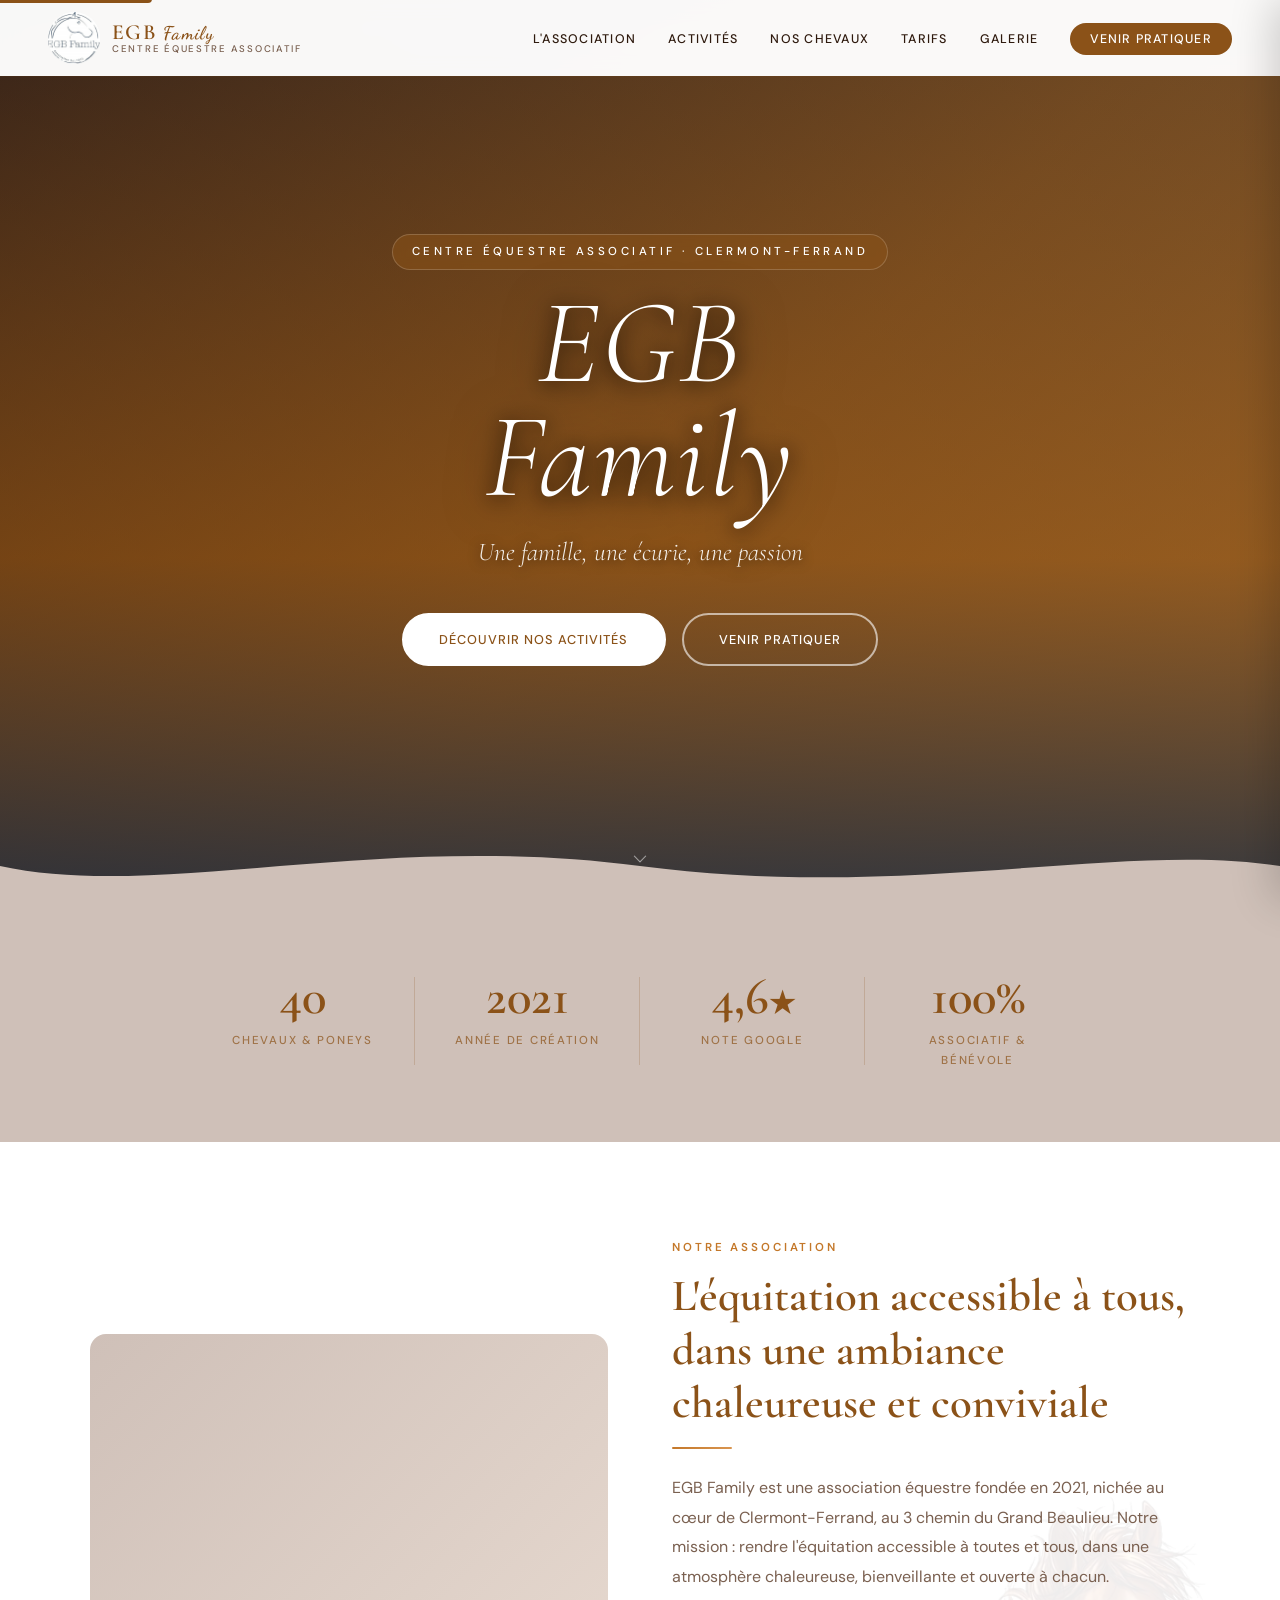
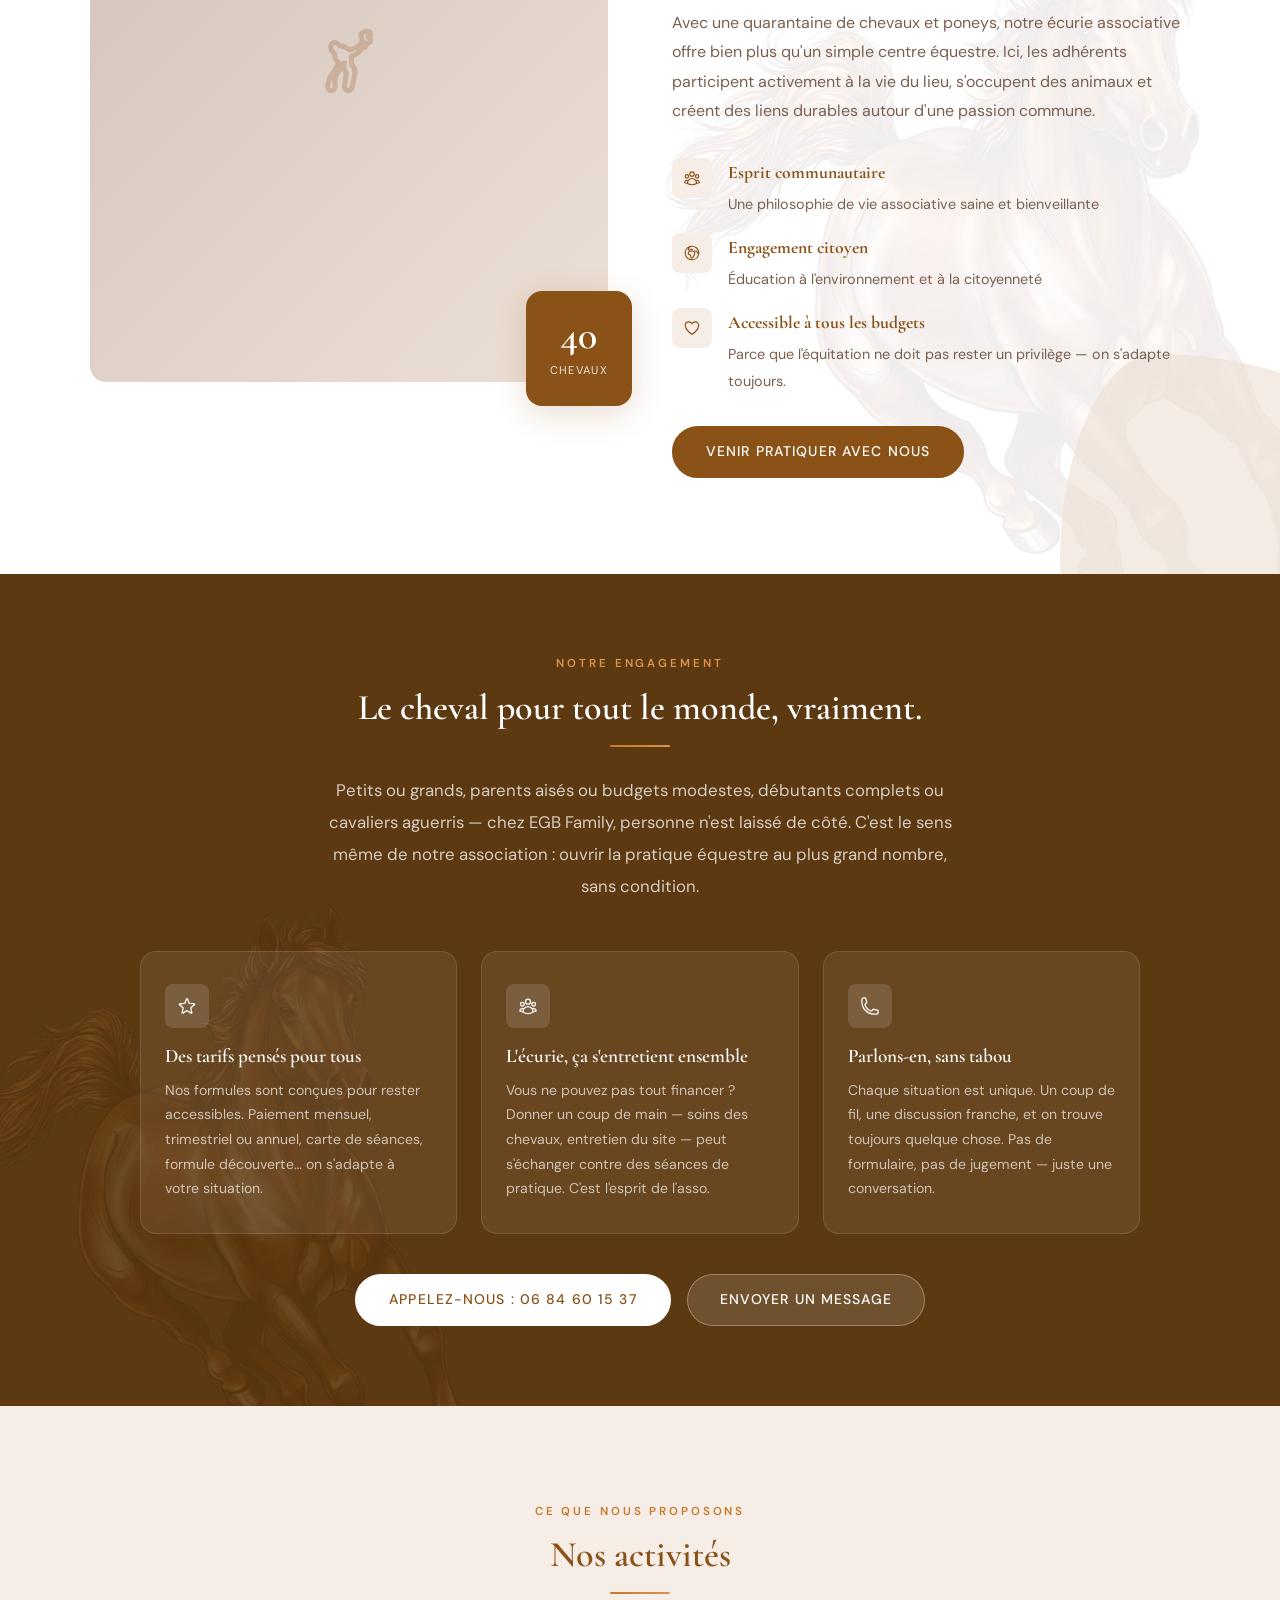
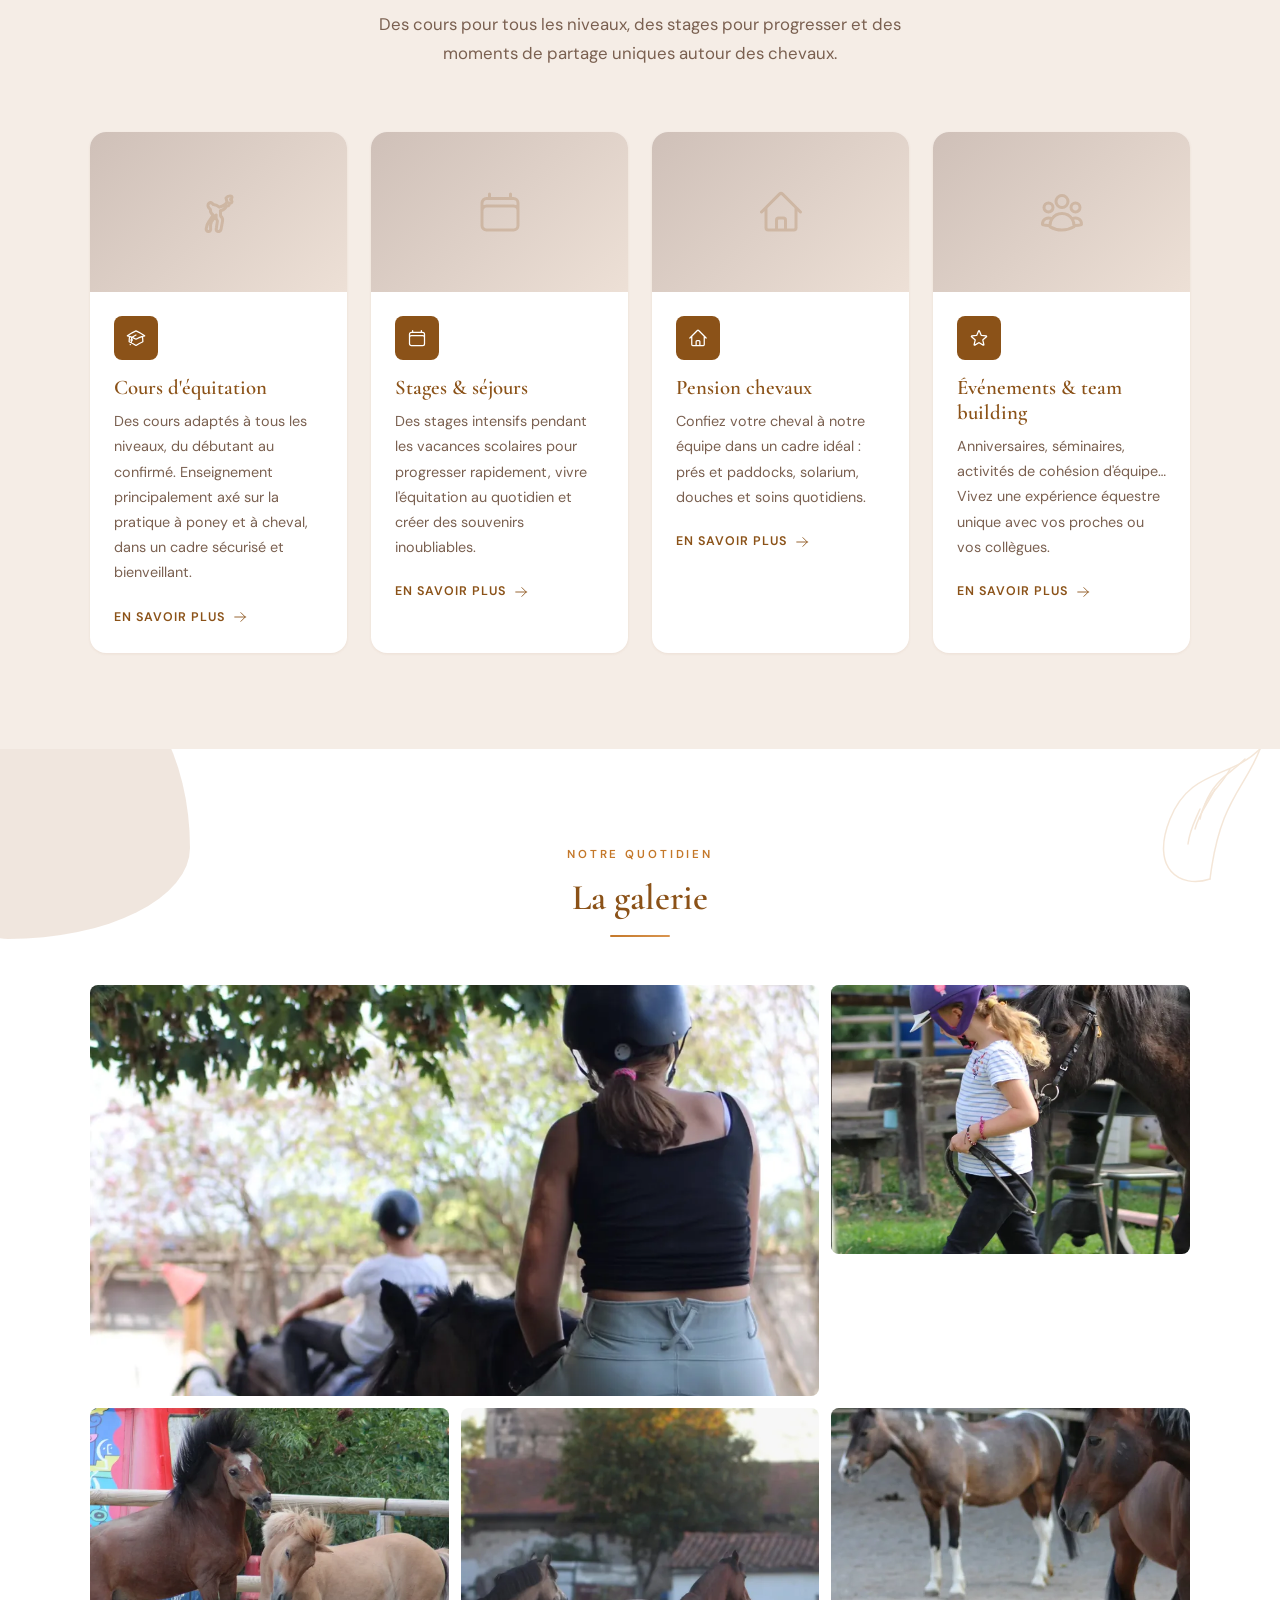
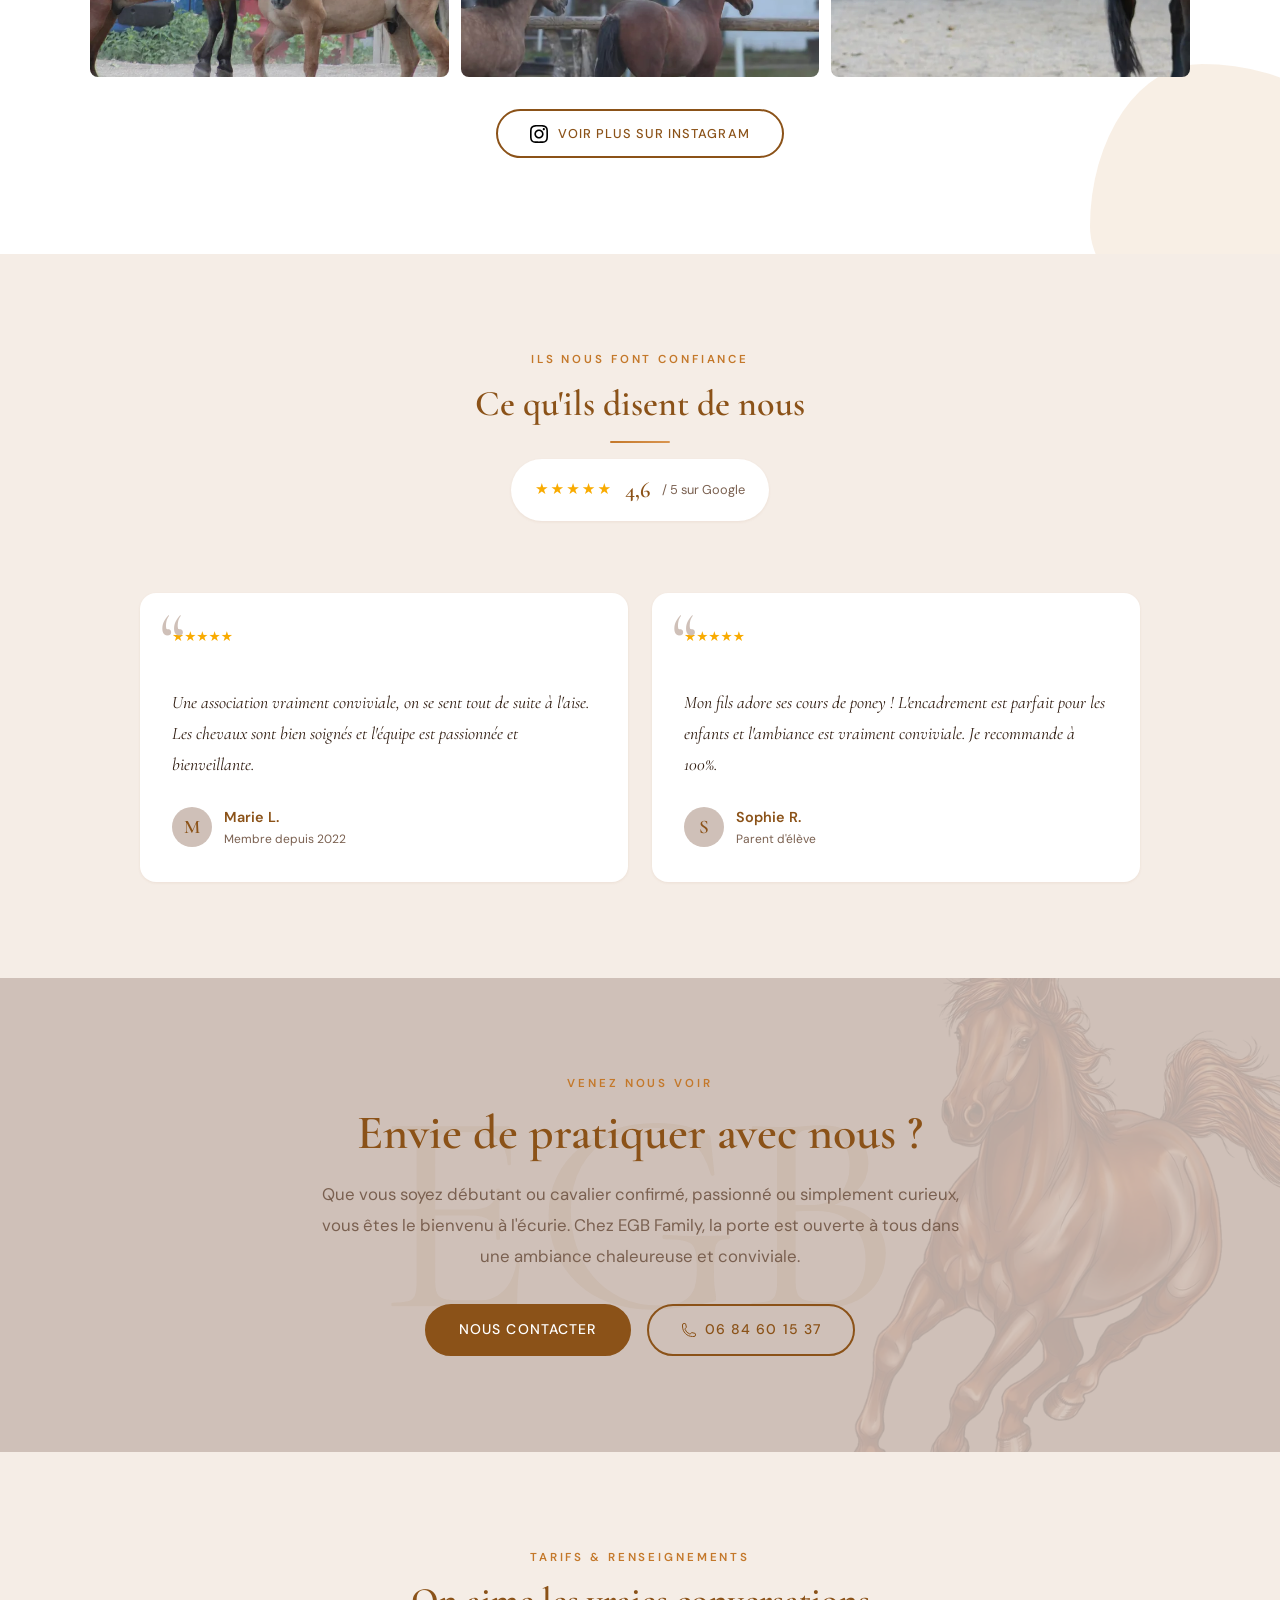
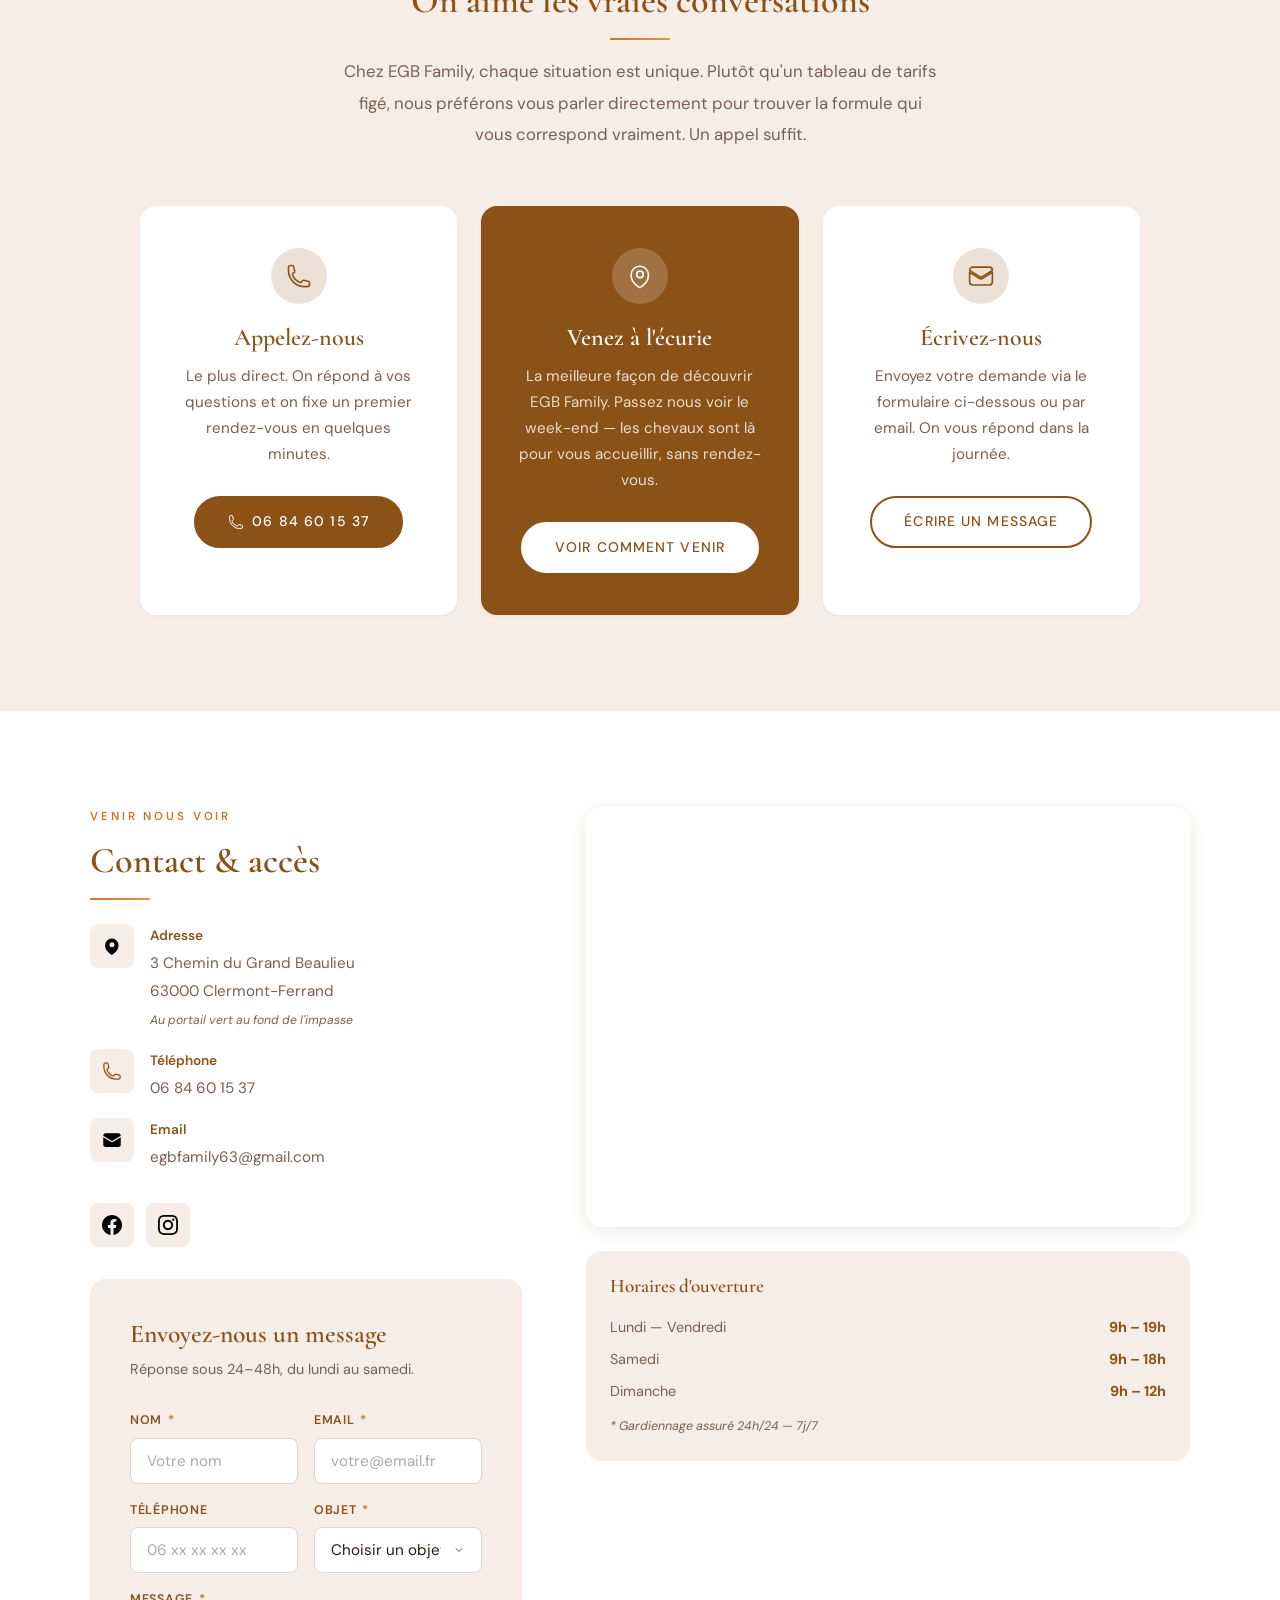
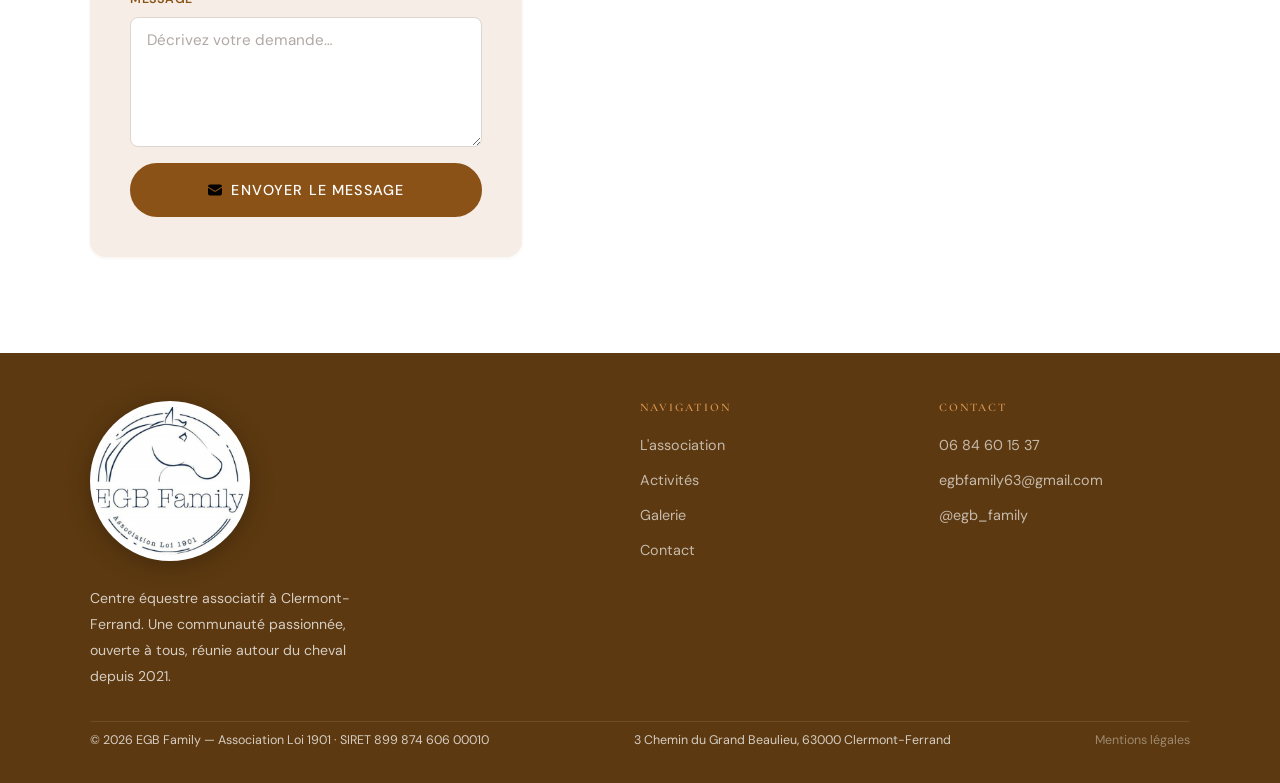
==== commit f10b8c26: "content: supprime toutes les mentions de 'pension chevaux' (service non proposé) - Meta description " ====
--- a/index.html
+++ b/index.html
@@ -42,7 +42,7 @@
     "@context": "https://schema.org",
     "@type": "SportsActivityLocation",
     "name": "EGB Family",
-    "description": "Centre équestre associatif à Clermont-Ferrand. Cours d'équitation, stages, pension chevaux.",
+    "description": "Centre équestre associatif à Clermont-Ferrand. Cours d'équitation, stages et balades pour tous les niveaux.",
     "url": "",
     "telephone": "+33684601537",
     "email": "egbfamily63@gmail.com",
@@ -1184,17 +1184,6 @@
             </div>
           </div>
         </article>
-        <article class="temoignage-card">
-          <div class="temoignage-stars" aria-label="4 étoiles sur 5">★★★★☆</div>
-          <p class="temoignage-text">Cadre magnifique, chevaux en bonne santé et bien traités. Une vraie philosophie associative saine. Très bon rapport qualité-prix pour une pension.</p>
-          <div class="temoignage-author">
-            <div class="temoignage-avatar" aria-hidden="true">T</div>
-            <div>
-              <p class="temoignage-name">Thomas B.</p>
-              <p class="temoignage-date">Propriétaire en pension</p>
-            </div>
-          </div>
-        </article>
       </div>
     </section>
 
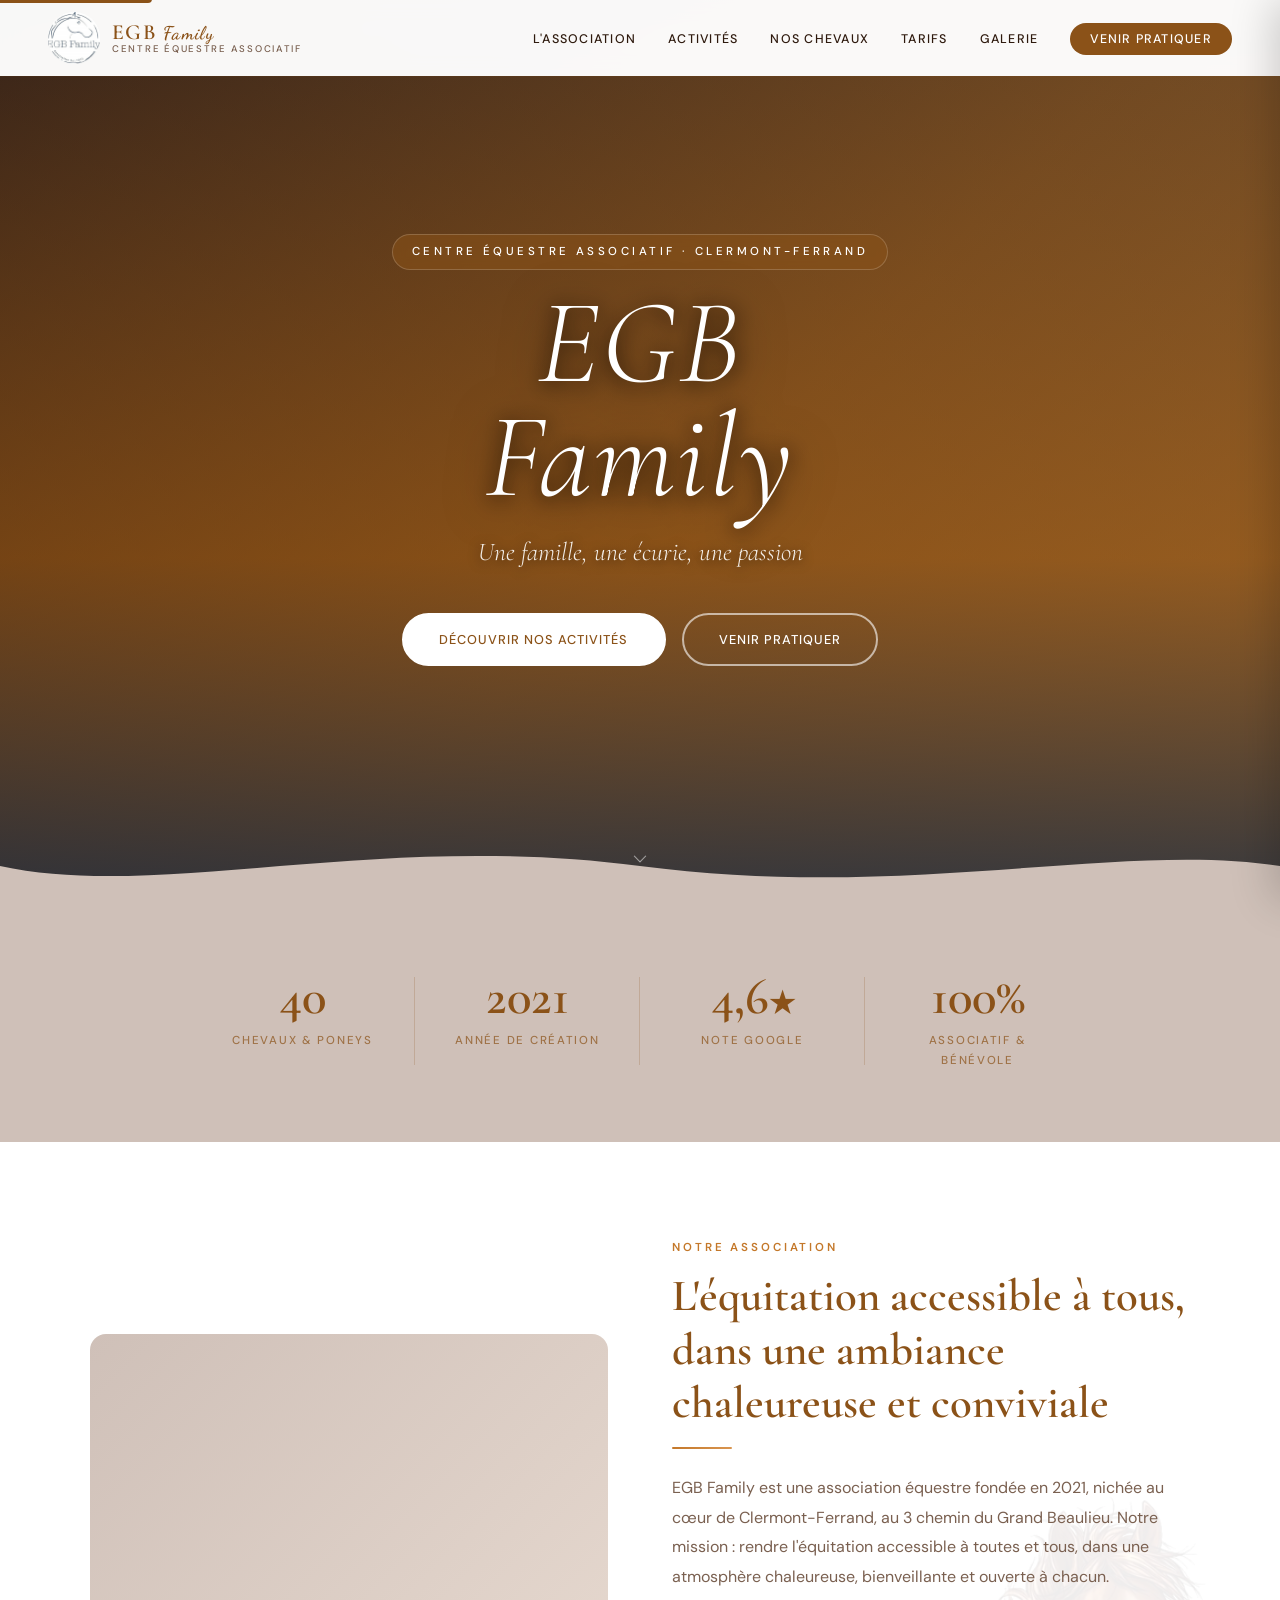
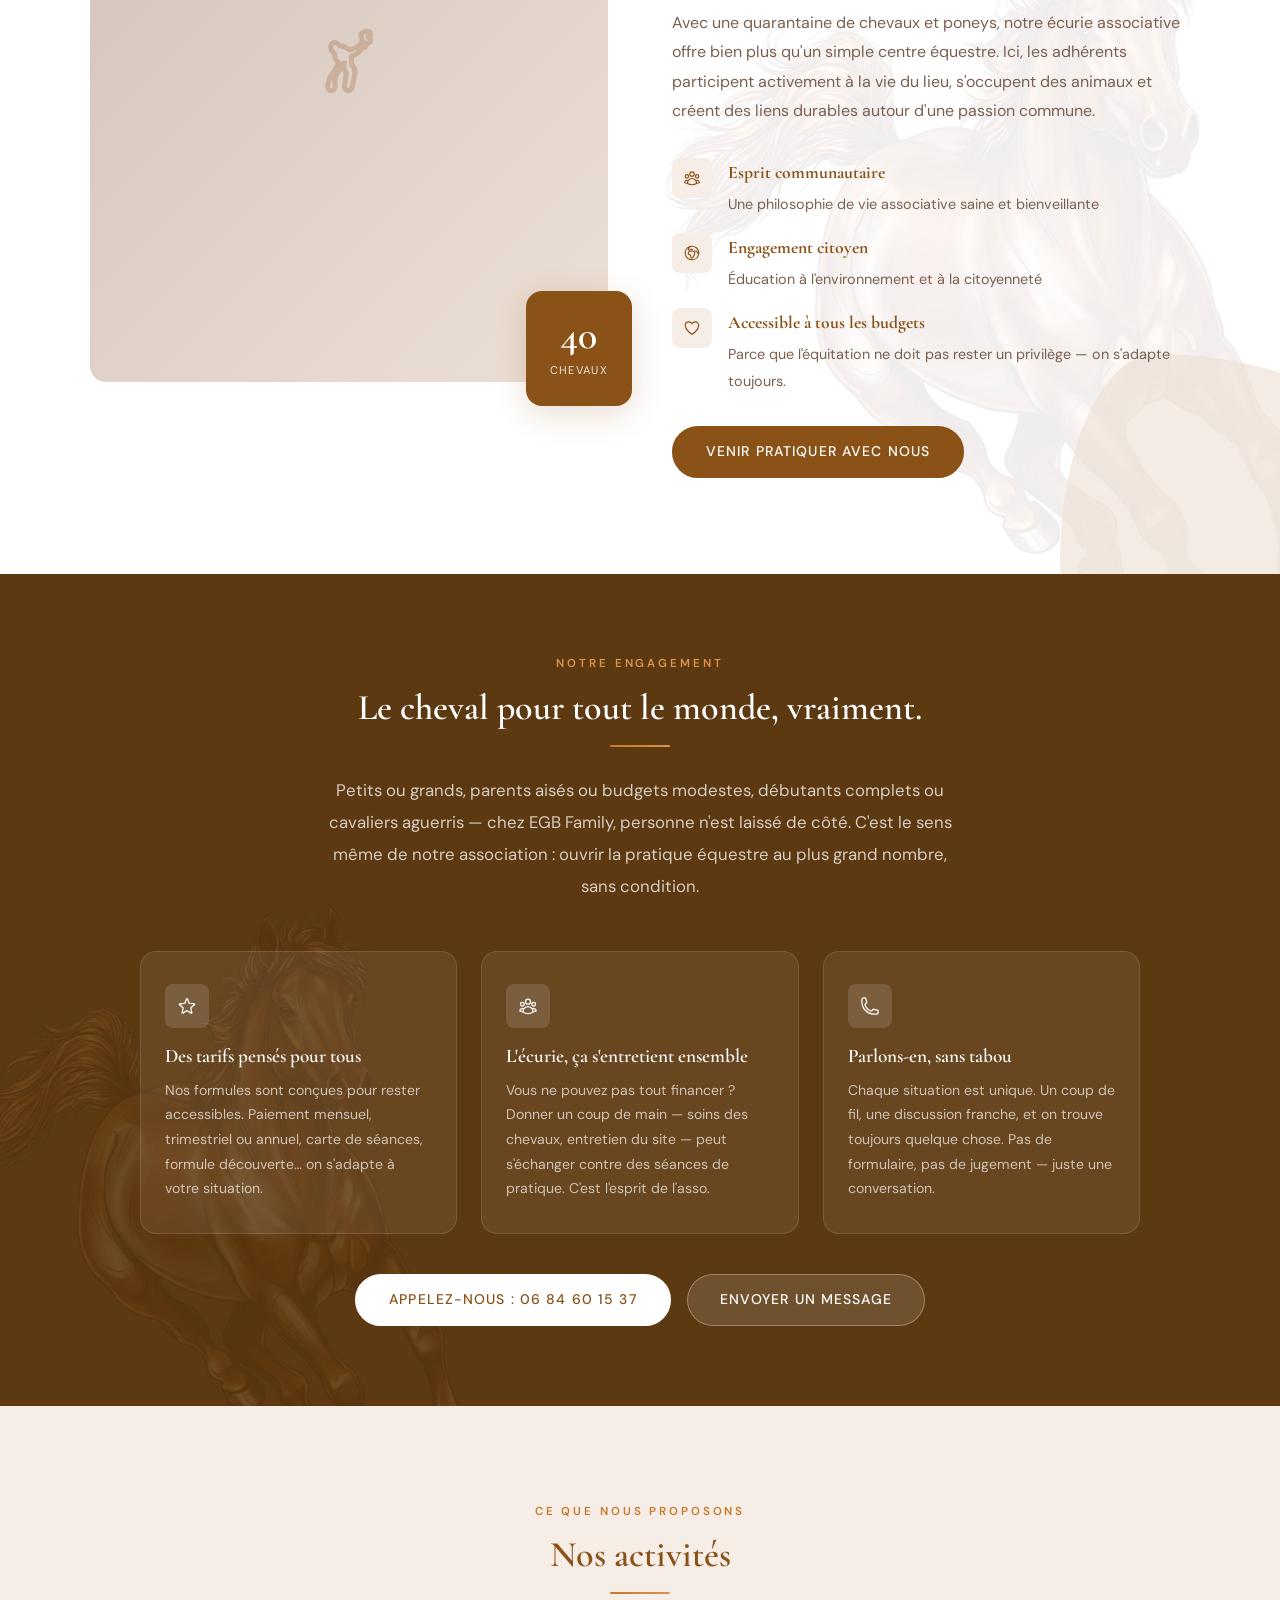
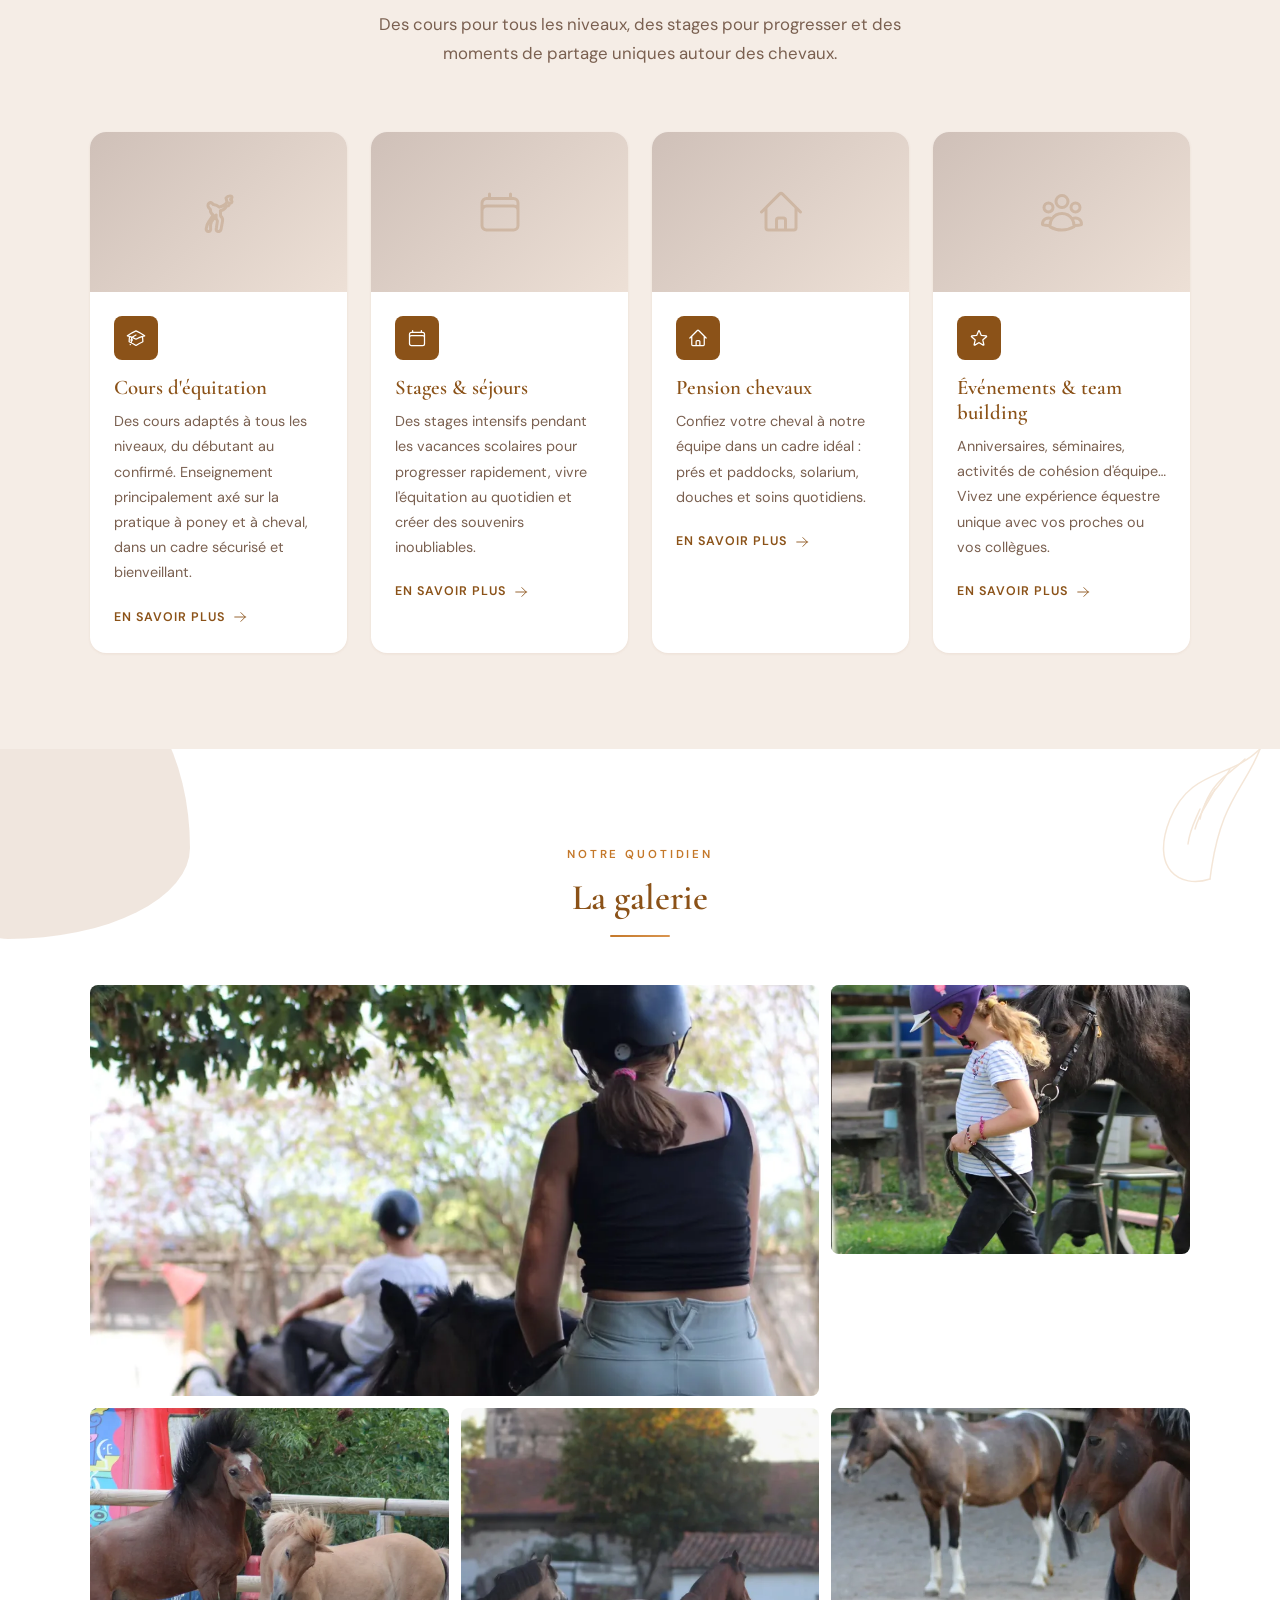
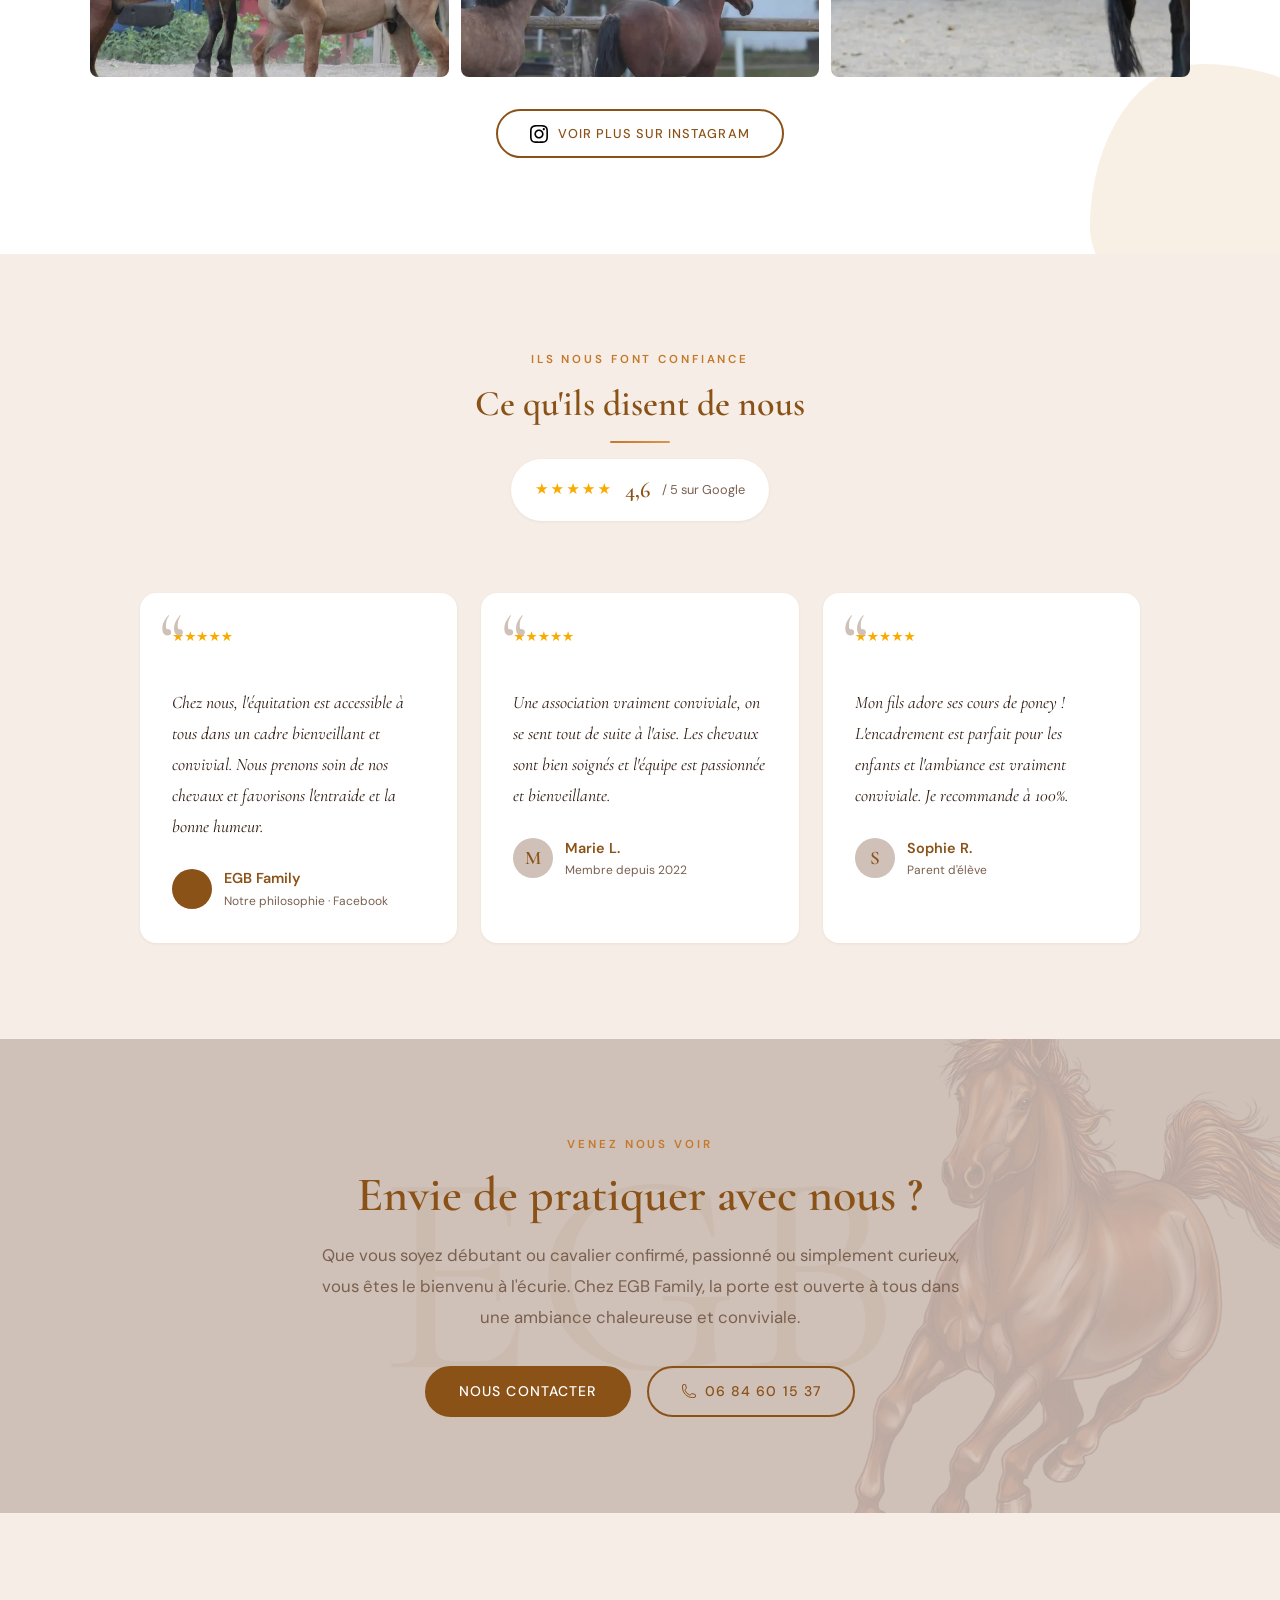
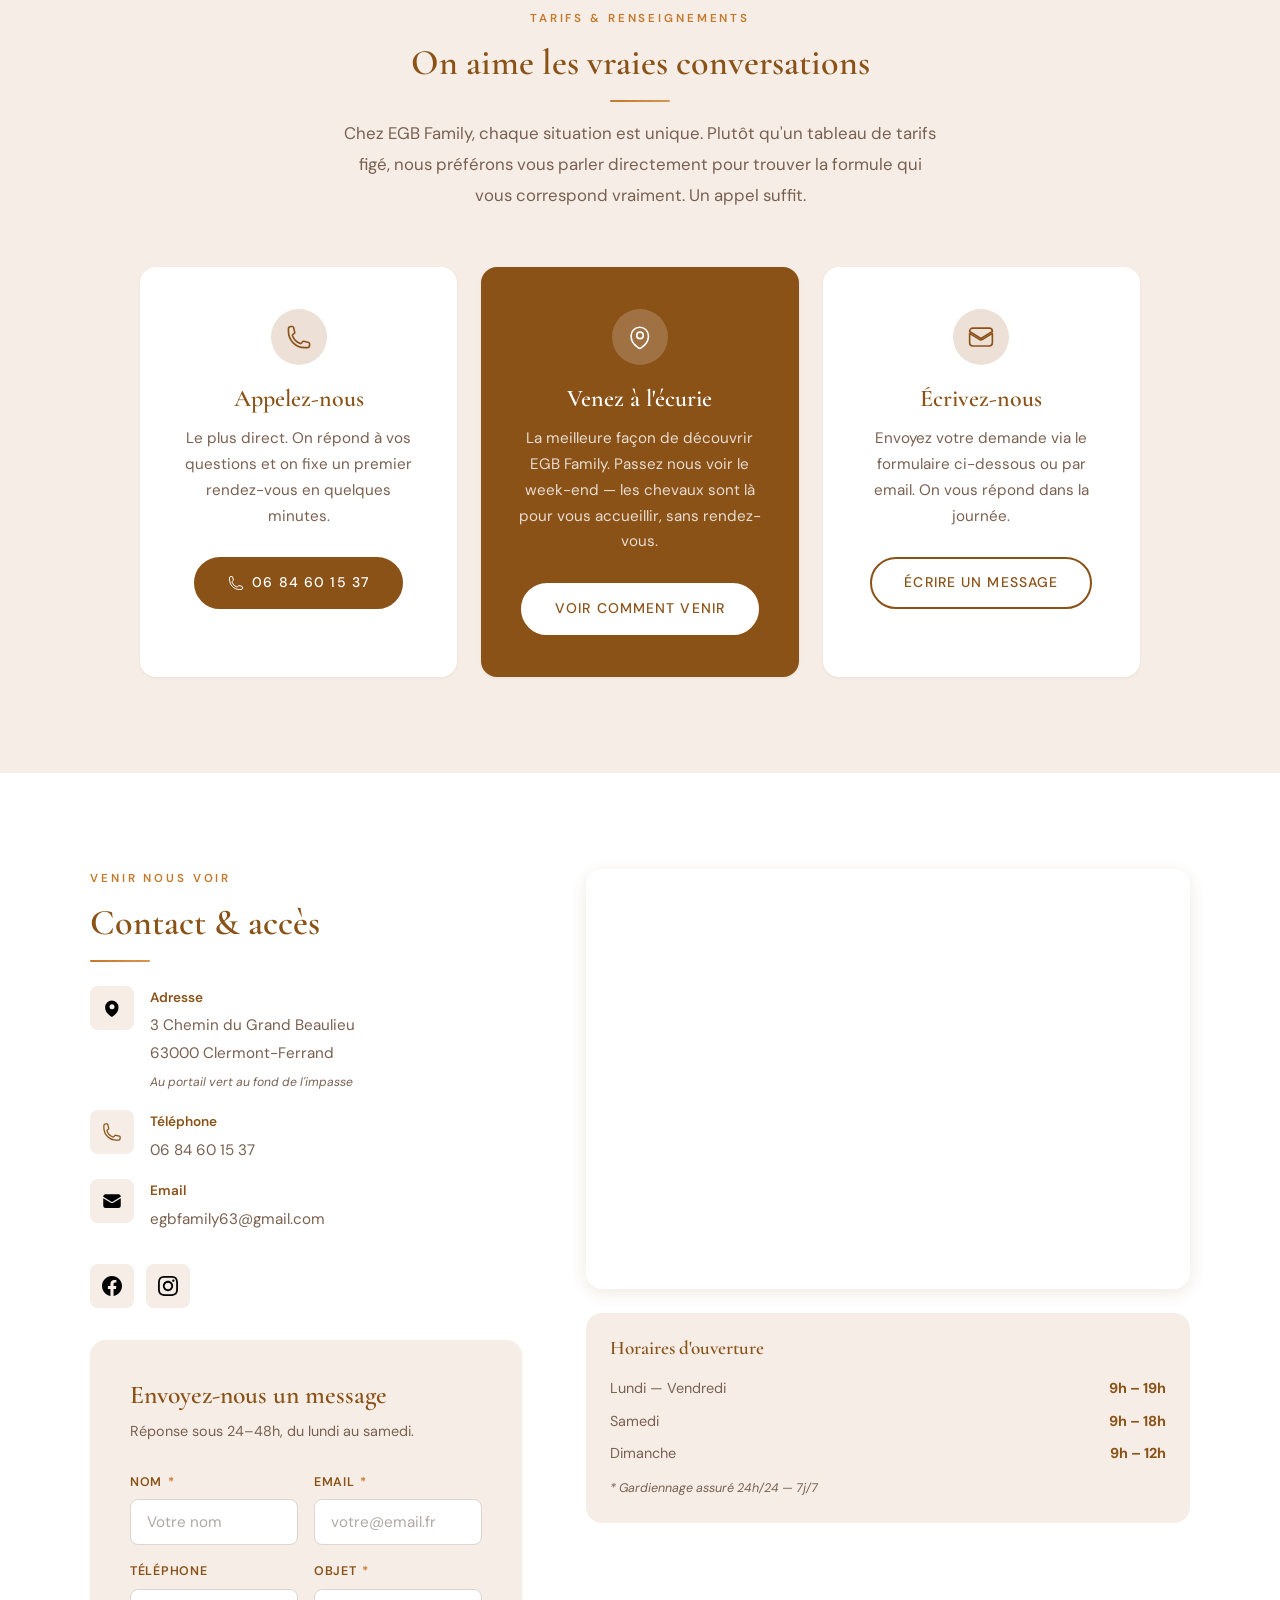
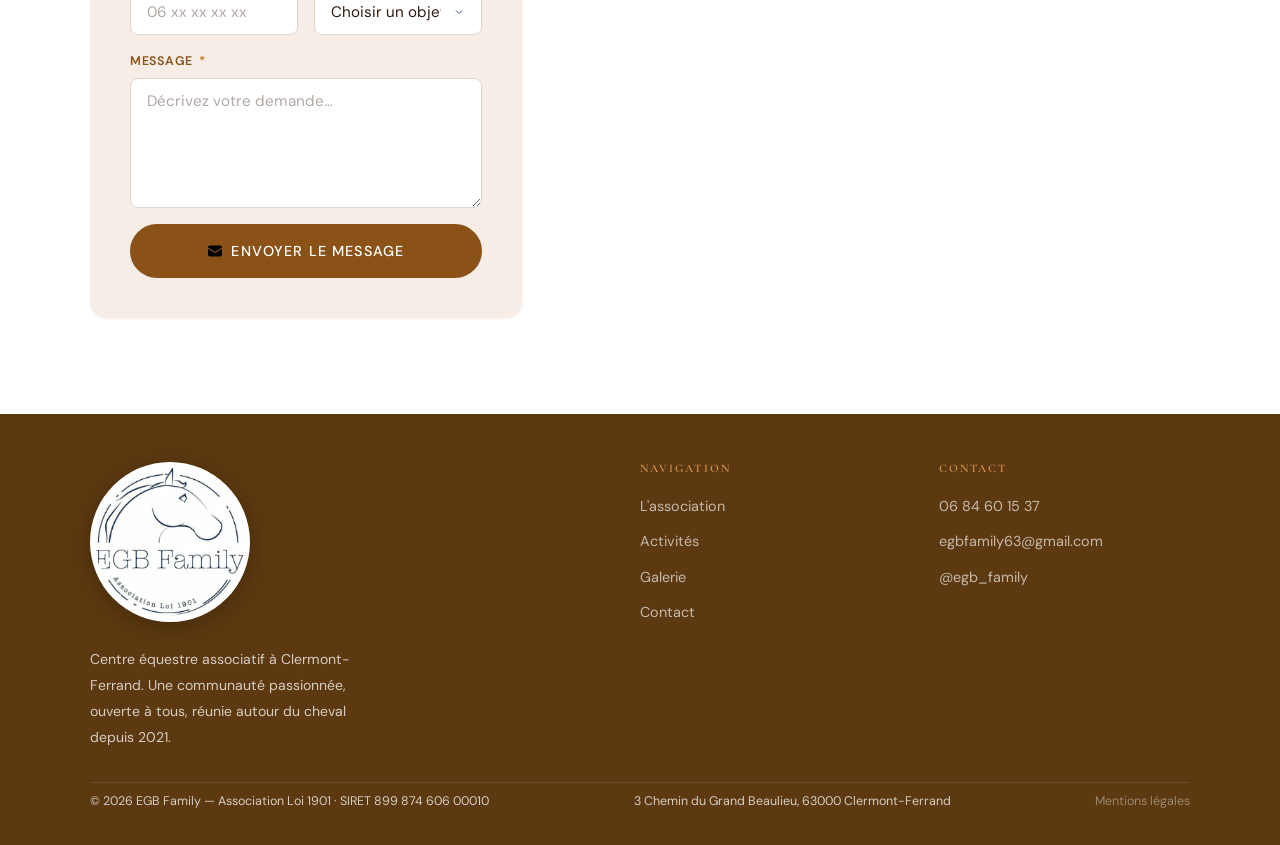
==== commit 799efd42: "content: intègre l'accroche officielle Facebook EGB Family - Meta description + og:description mis à" ====
--- a/index.html
+++ b/index.html
@@ -5,12 +5,12 @@
   <meta name="viewport" content="width=device-width, initial-scale=1.0">
 
   <title>EGB Family — Centre Équestre Associatif | Clermont-Ferrand</title>
-  <meta name="description" content="EGB Family, centre équestre associatif à Clermont-Ferrand. Cours d'équitation, stages et activités équestres dans une ambiance chaleureuse et conviviale. Association Loi 1901.">
+  <meta name="description" content="Chez EGB Family, l'équitation est accessible à tous dans un cadre bienveillant et convivial. Nous prenons soin de nos chevaux et favorisons l'entraide et la bonne humeur. Clermont-Ferrand.">
 
   <!-- Open Graph -->
   <meta property="og:type"        content="website">
   <meta property="og:title"       content="EGB Family — Centre Équestre Associatif">
-  <meta property="og:description" content="Cours d'équitation, stages et activités équestres à Clermont-Ferrand dans une ambiance chaleureuse et bienveillante.">
+  <meta property="og:description" content="Chez EGB Family, l'équitation est accessible à tous dans un cadre bienveillant et convivial. Nous prenons soin de nos chevaux et favorisons l'entraide et la bonne humeur.">
   <meta property="og:image"       content="img/logos/logo_egbfamily.png">
   <meta property="og:locale"      content="fr_FR">
 
@@ -1164,6 +1164,17 @@
       <div class="temoignages-grid">
         <article class="temoignage-card">
           <div class="temoignage-stars" aria-label="5 étoiles">★★★★★</div>
+          <p class="temoignage-text">Chez nous, l'équitation est accessible à tous dans un cadre bienveillant et convivial. Nous prenons soin de nos chevaux et favorisons l'entraide et la bonne humeur.</p>
+          <div class="temoignage-author">
+            <div class="temoignage-avatar" aria-hidden="true" style="background:var(--color-primary)">E</div>
+            <div>
+              <p class="temoignage-name">EGB Family</p>
+              <p class="temoignage-date">Notre philosophie · Facebook</p>
+            </div>
+          </div>
+        </article>
+        <article class="temoignage-card">
+          <div class="temoignage-stars" aria-label="5 étoiles">★★★★★</div>
           <p class="temoignage-text">Une association vraiment conviviale, on se sent tout de suite à l'aise. Les chevaux sont bien soignés et l'équipe est passionnée et bienveillante.</p>
           <div class="temoignage-author">
             <div class="temoignage-avatar" aria-hidden="true">M</div>
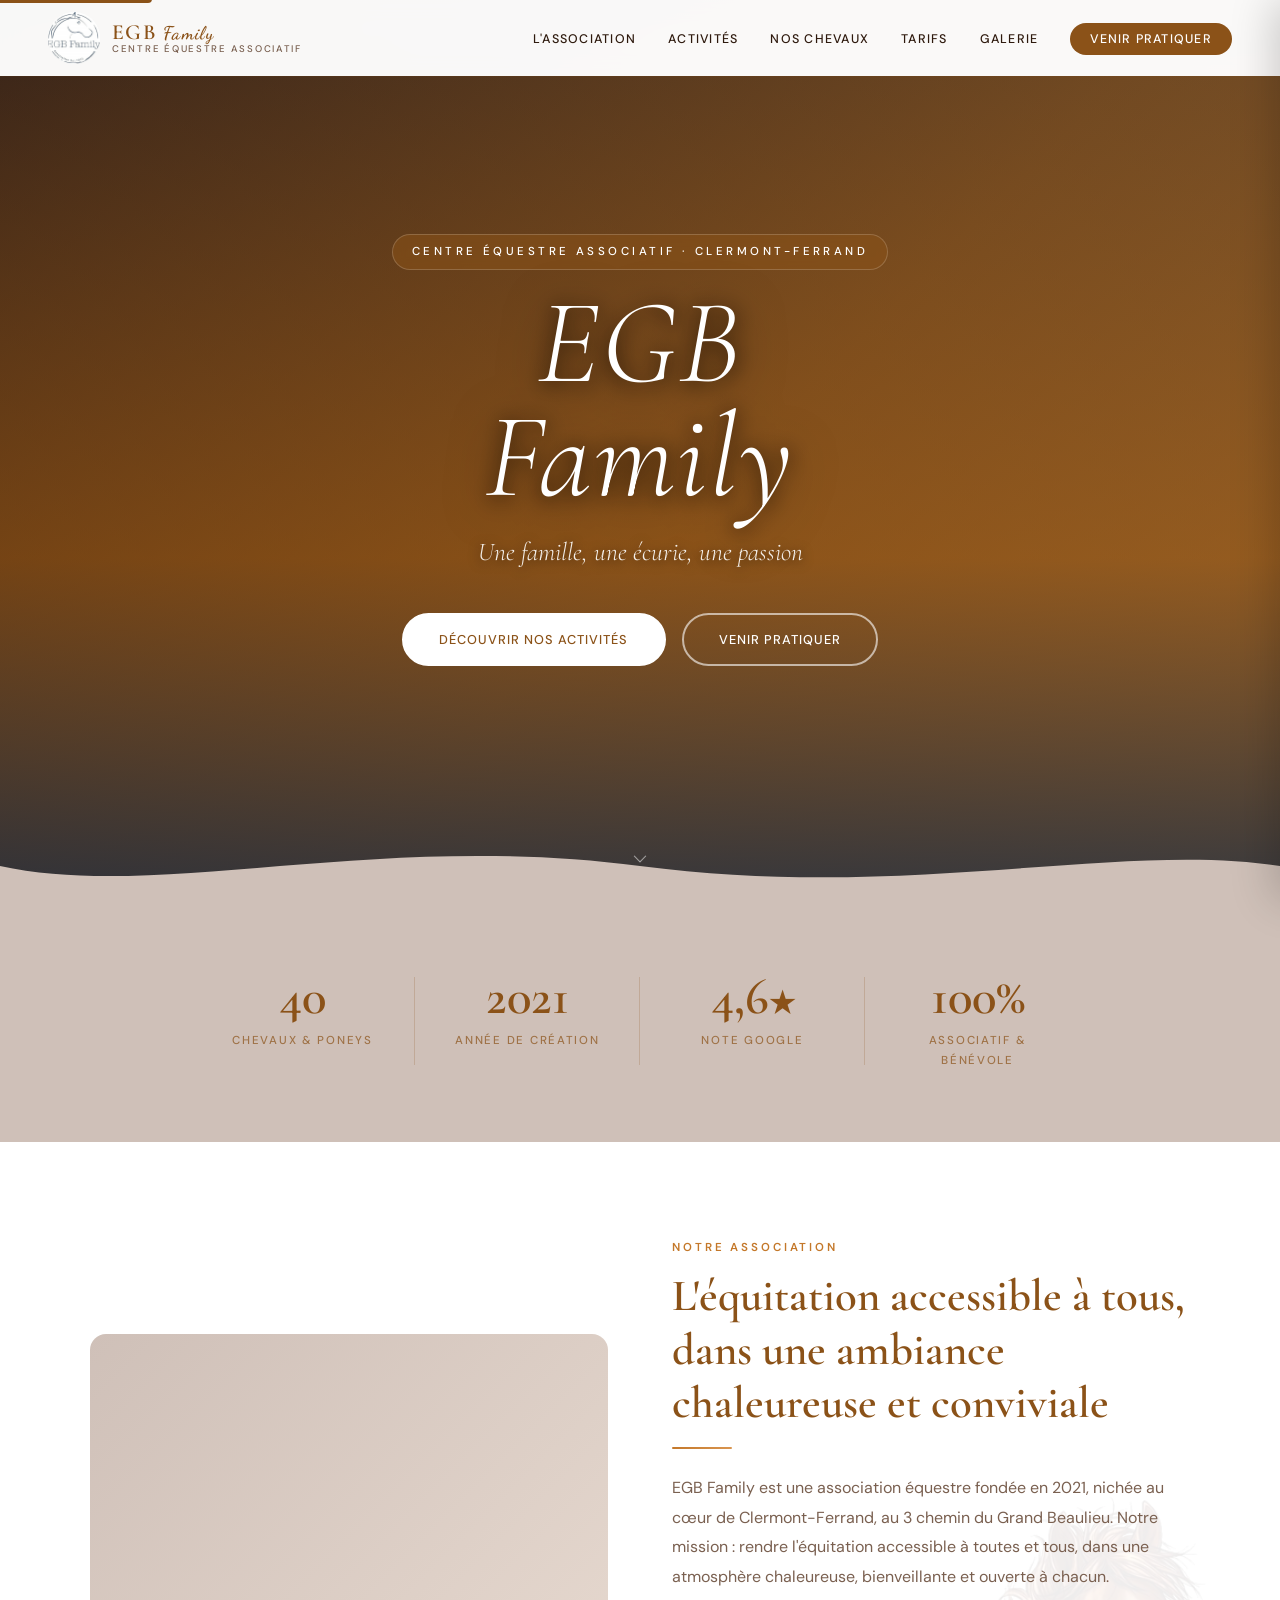
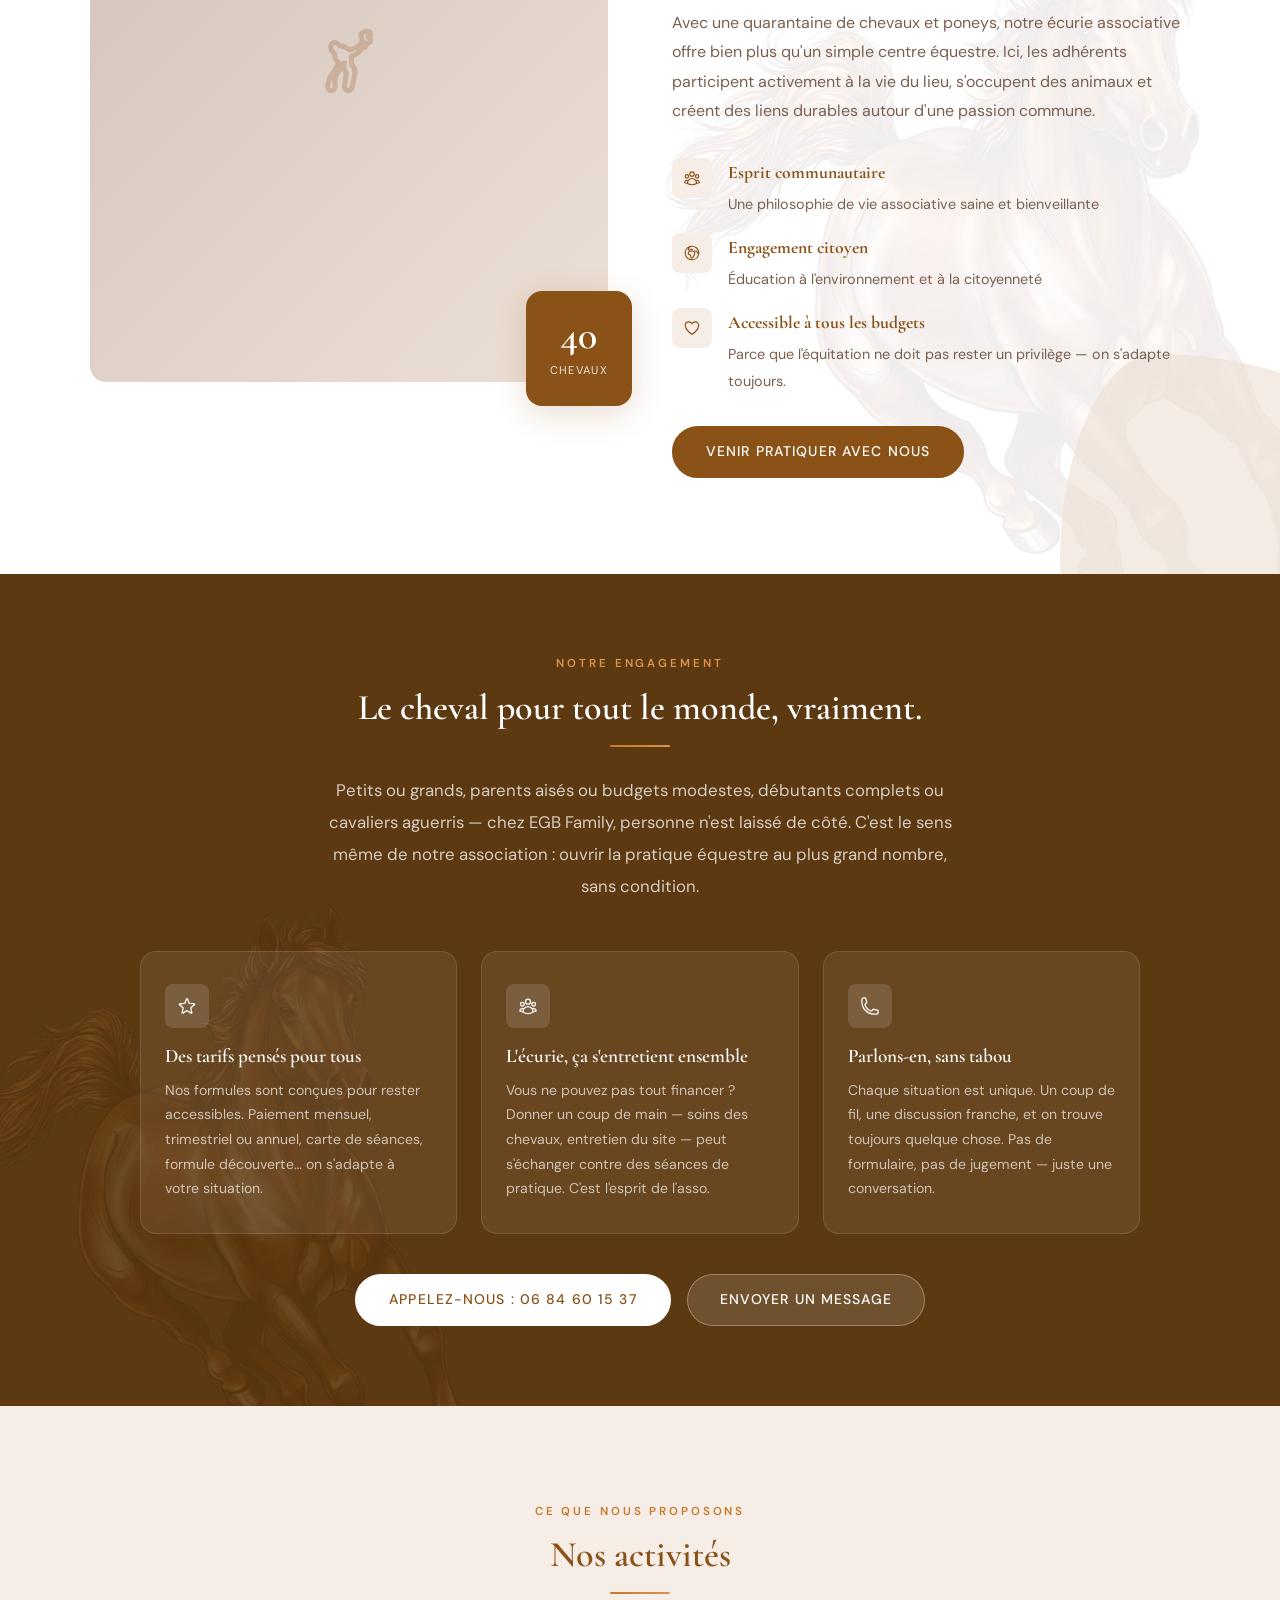
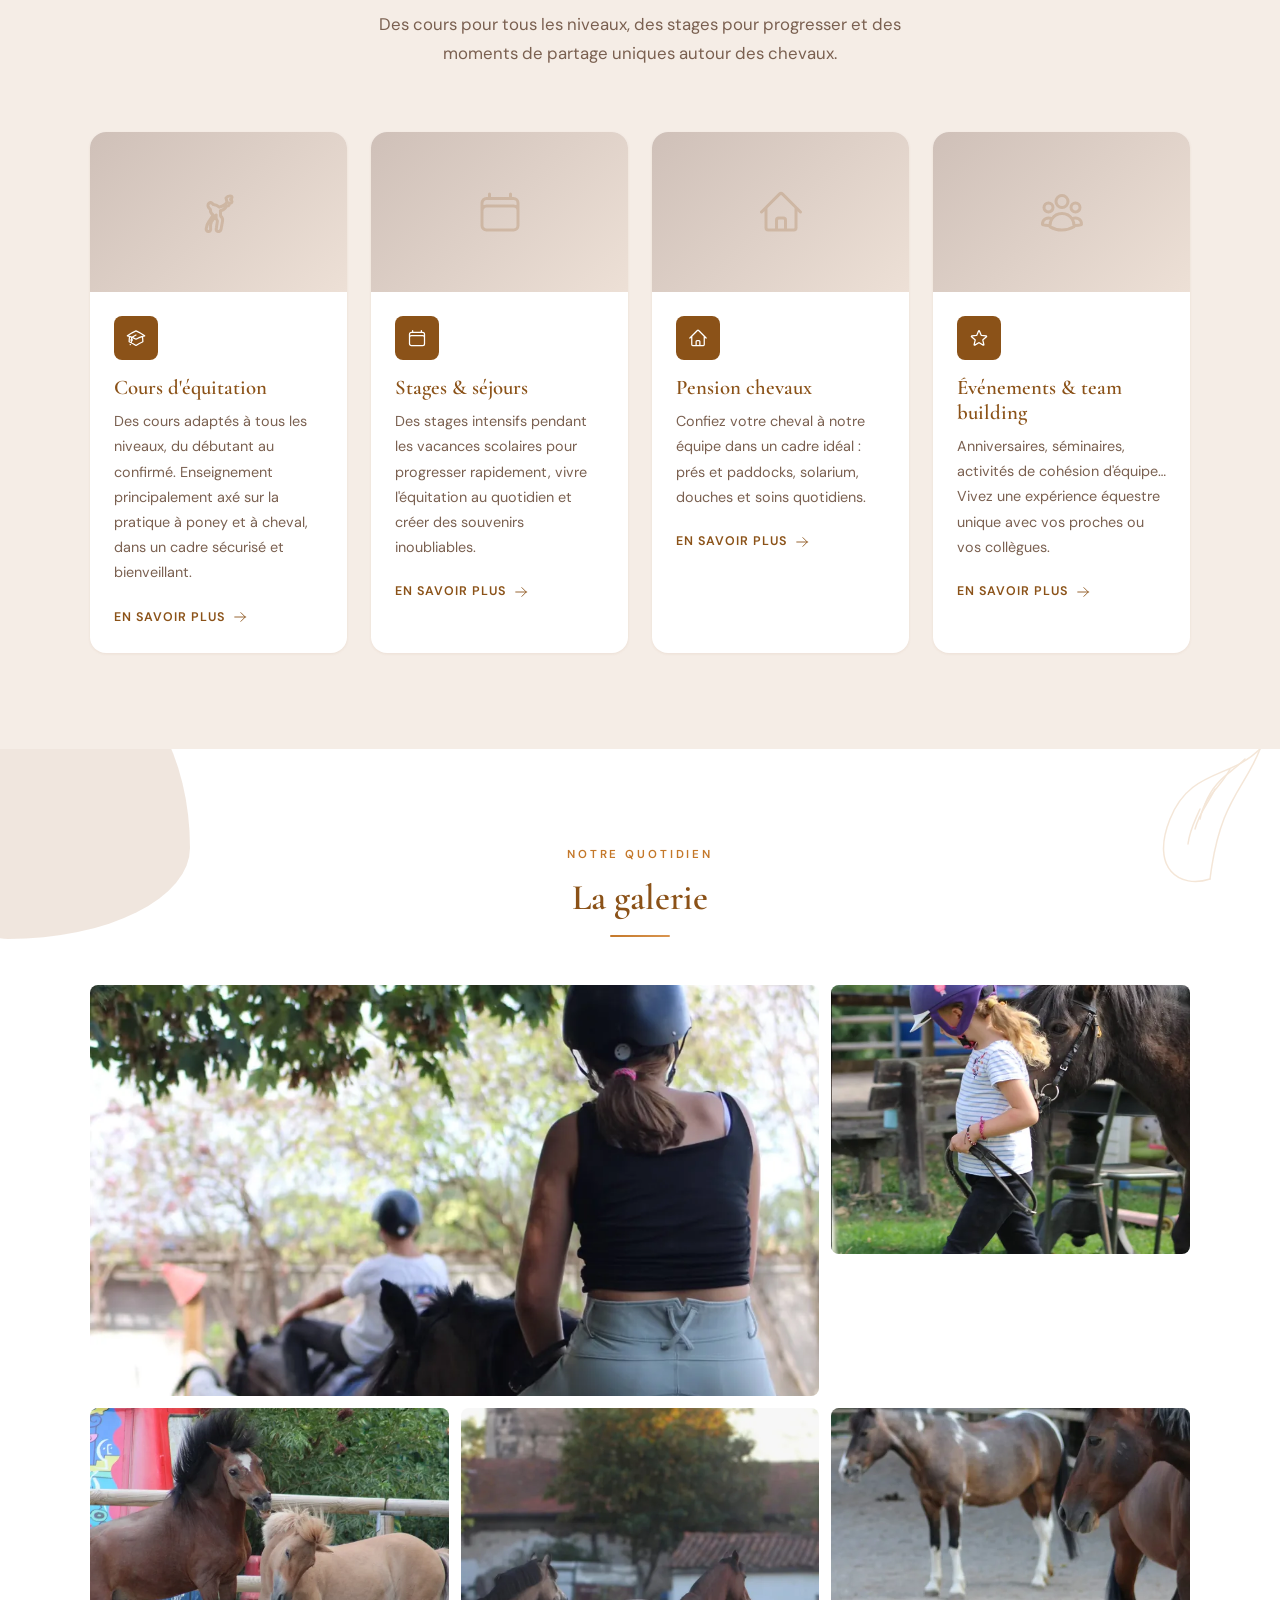
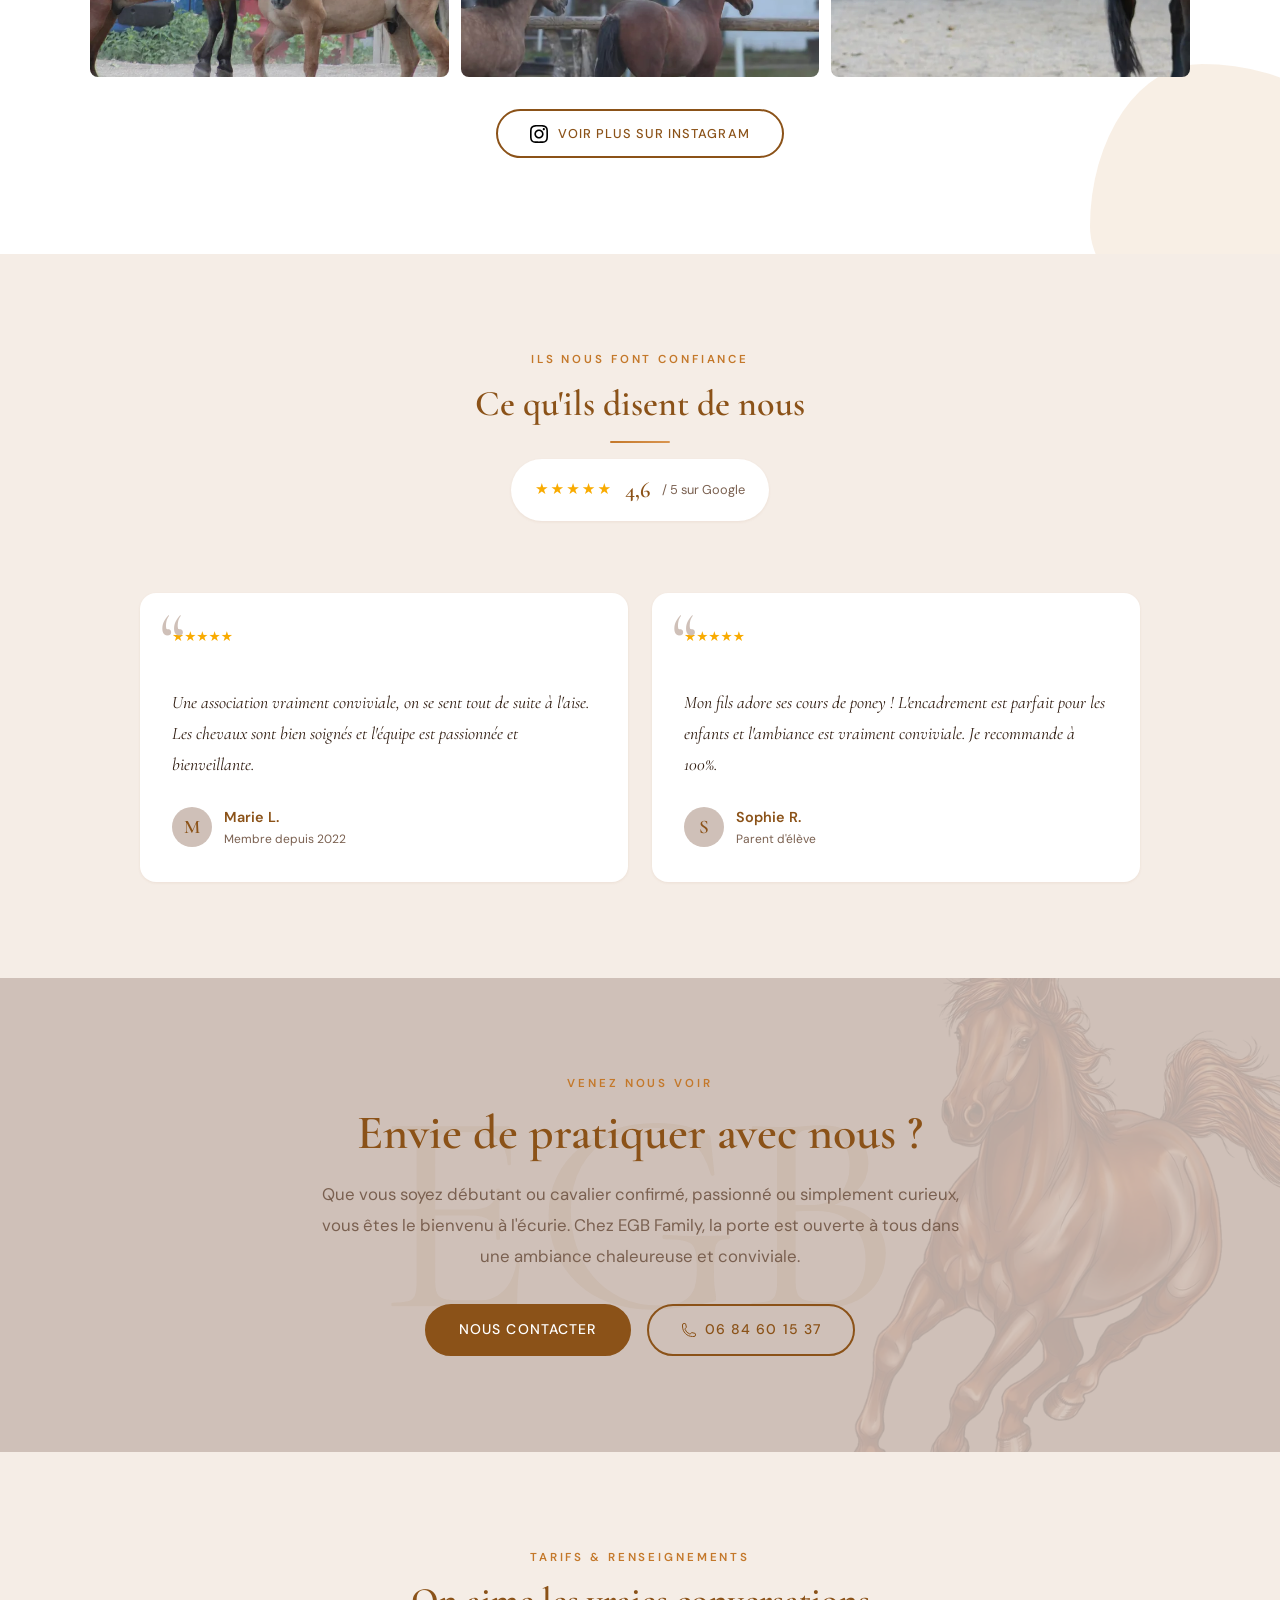
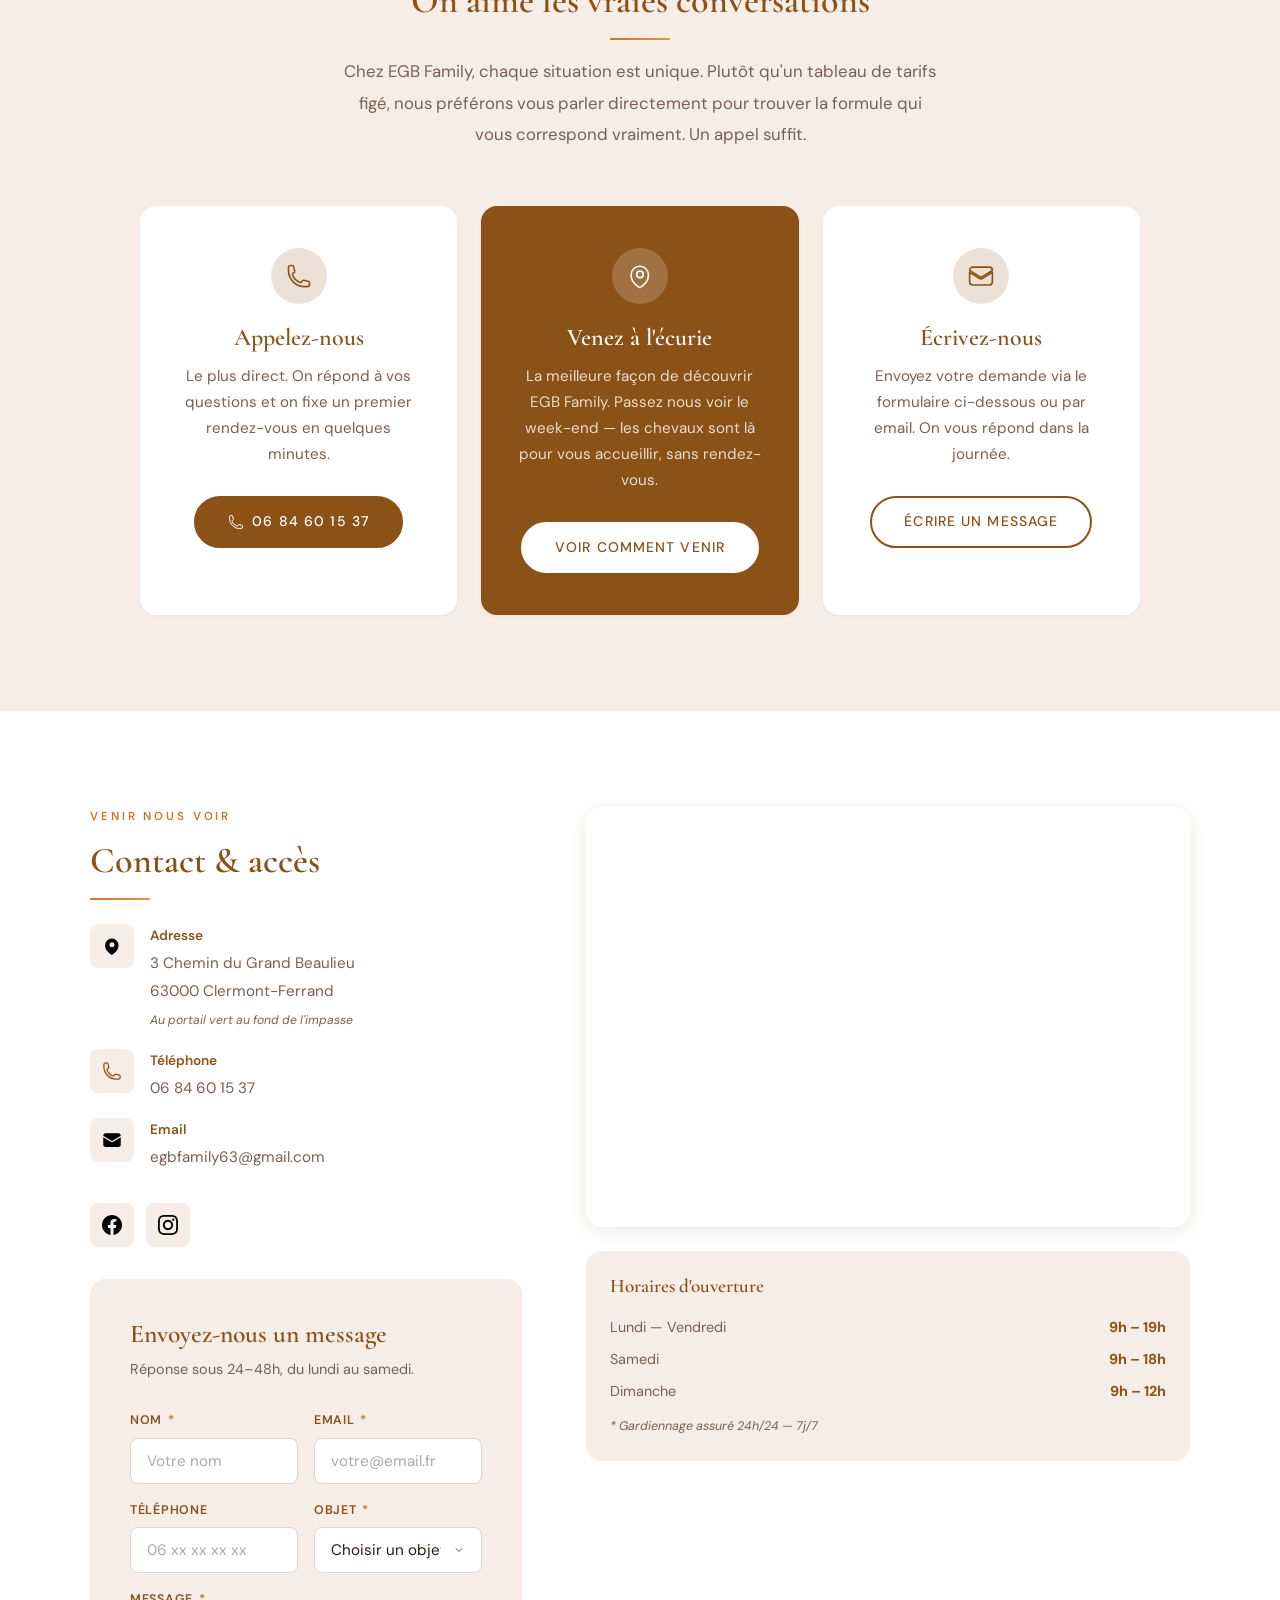
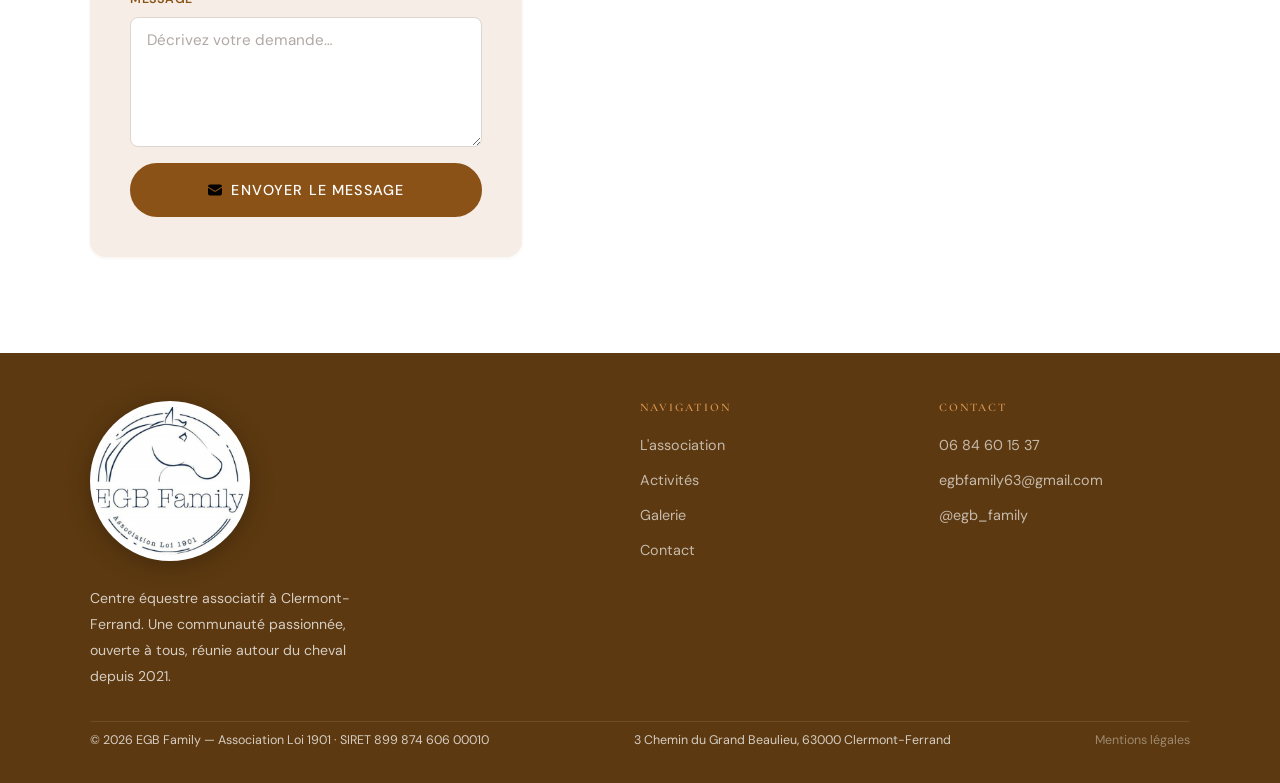
==== commit 74f1d91d: "revert: retire la citation Facebook des témoignages (à remplacer par vrais avis Google) Co-Authored-" ====
--- a/index.html
+++ b/index.html
@@ -1164,17 +1164,6 @@
       <div class="temoignages-grid">
         <article class="temoignage-card">
           <div class="temoignage-stars" aria-label="5 étoiles">★★★★★</div>
-          <p class="temoignage-text">Chez nous, l'équitation est accessible à tous dans un cadre bienveillant et convivial. Nous prenons soin de nos chevaux et favorisons l'entraide et la bonne humeur.</p>
-          <div class="temoignage-author">
-            <div class="temoignage-avatar" aria-hidden="true" style="background:var(--color-primary)">E</div>
-            <div>
-              <p class="temoignage-name">EGB Family</p>
-              <p class="temoignage-date">Notre philosophie · Facebook</p>
-            </div>
-          </div>
-        </article>
-        <article class="temoignage-card">
-          <div class="temoignage-stars" aria-label="5 étoiles">★★★★★</div>
           <p class="temoignage-text">Une association vraiment conviviale, on se sent tout de suite à l'aise. Les chevaux sont bien soignés et l'équipe est passionnée et bienveillante.</p>
           <div class="temoignage-author">
             <div class="temoignage-avatar" aria-hidden="true">M</div>
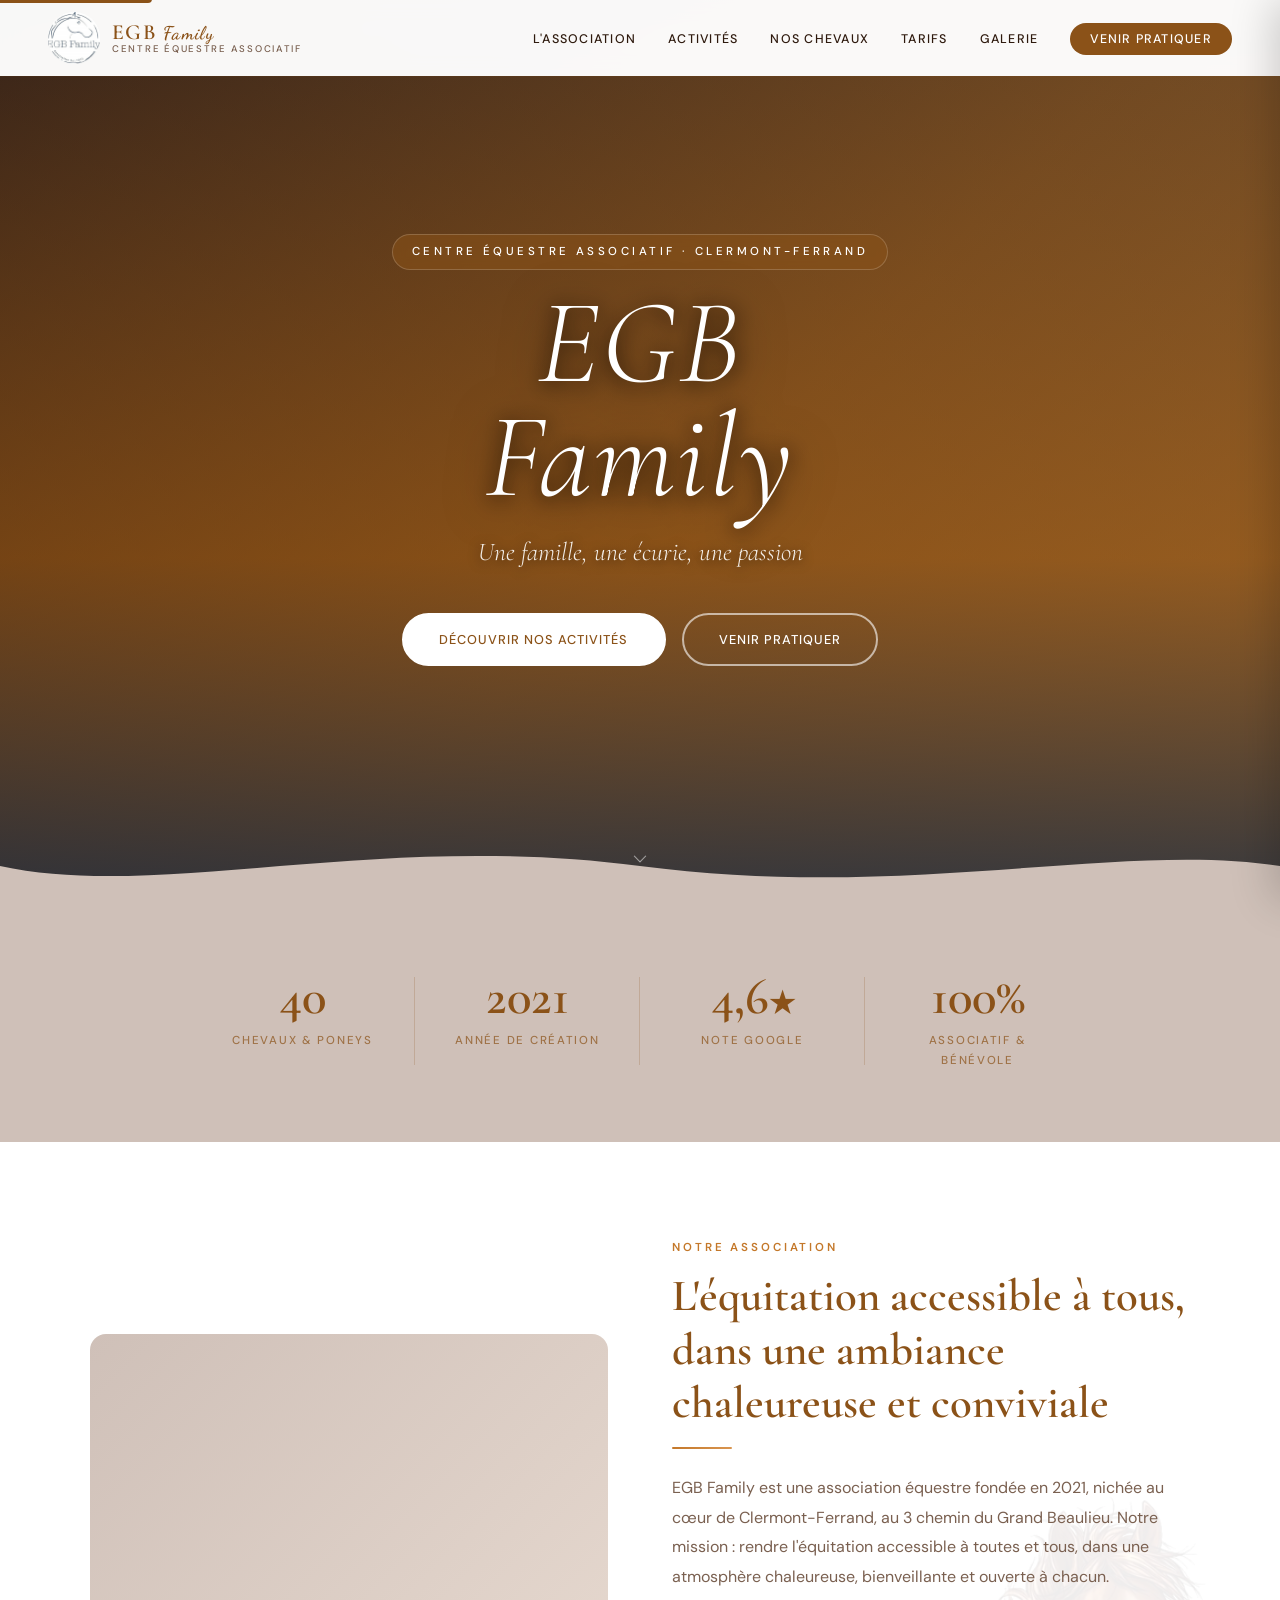
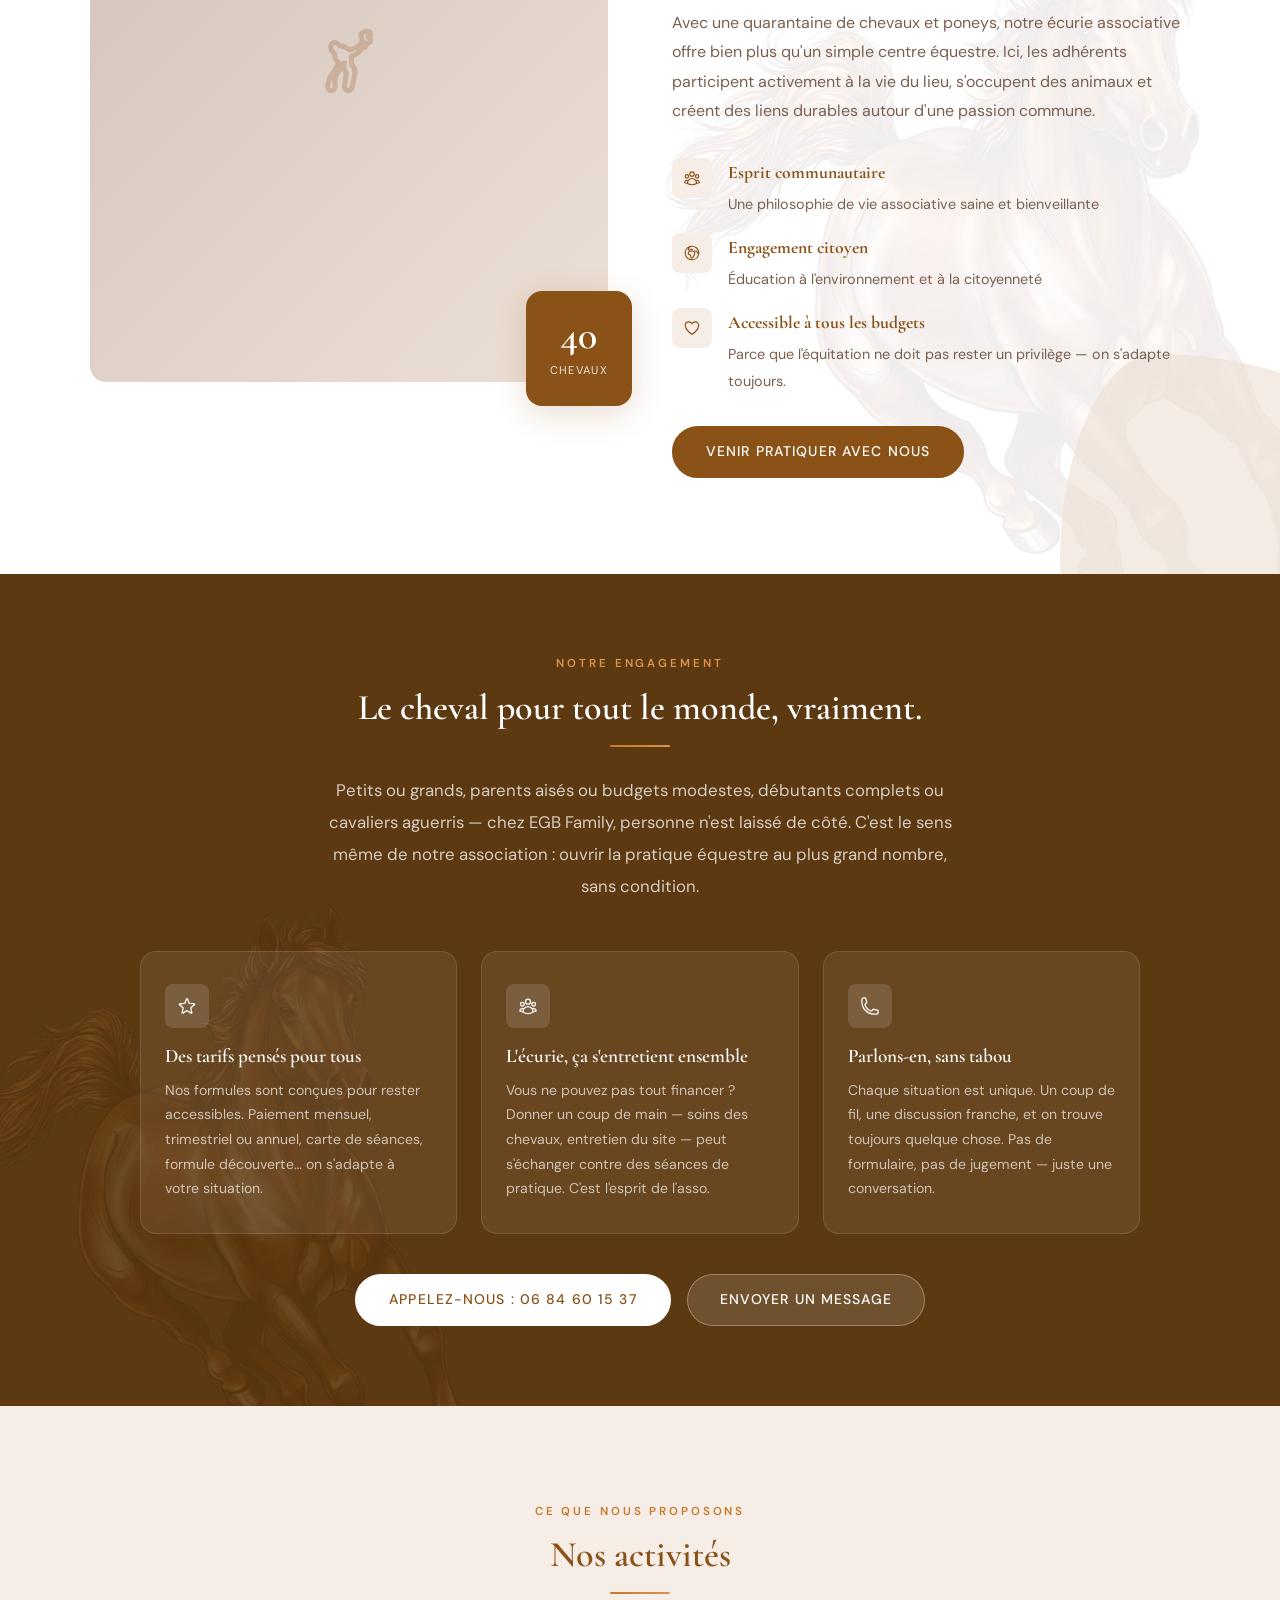
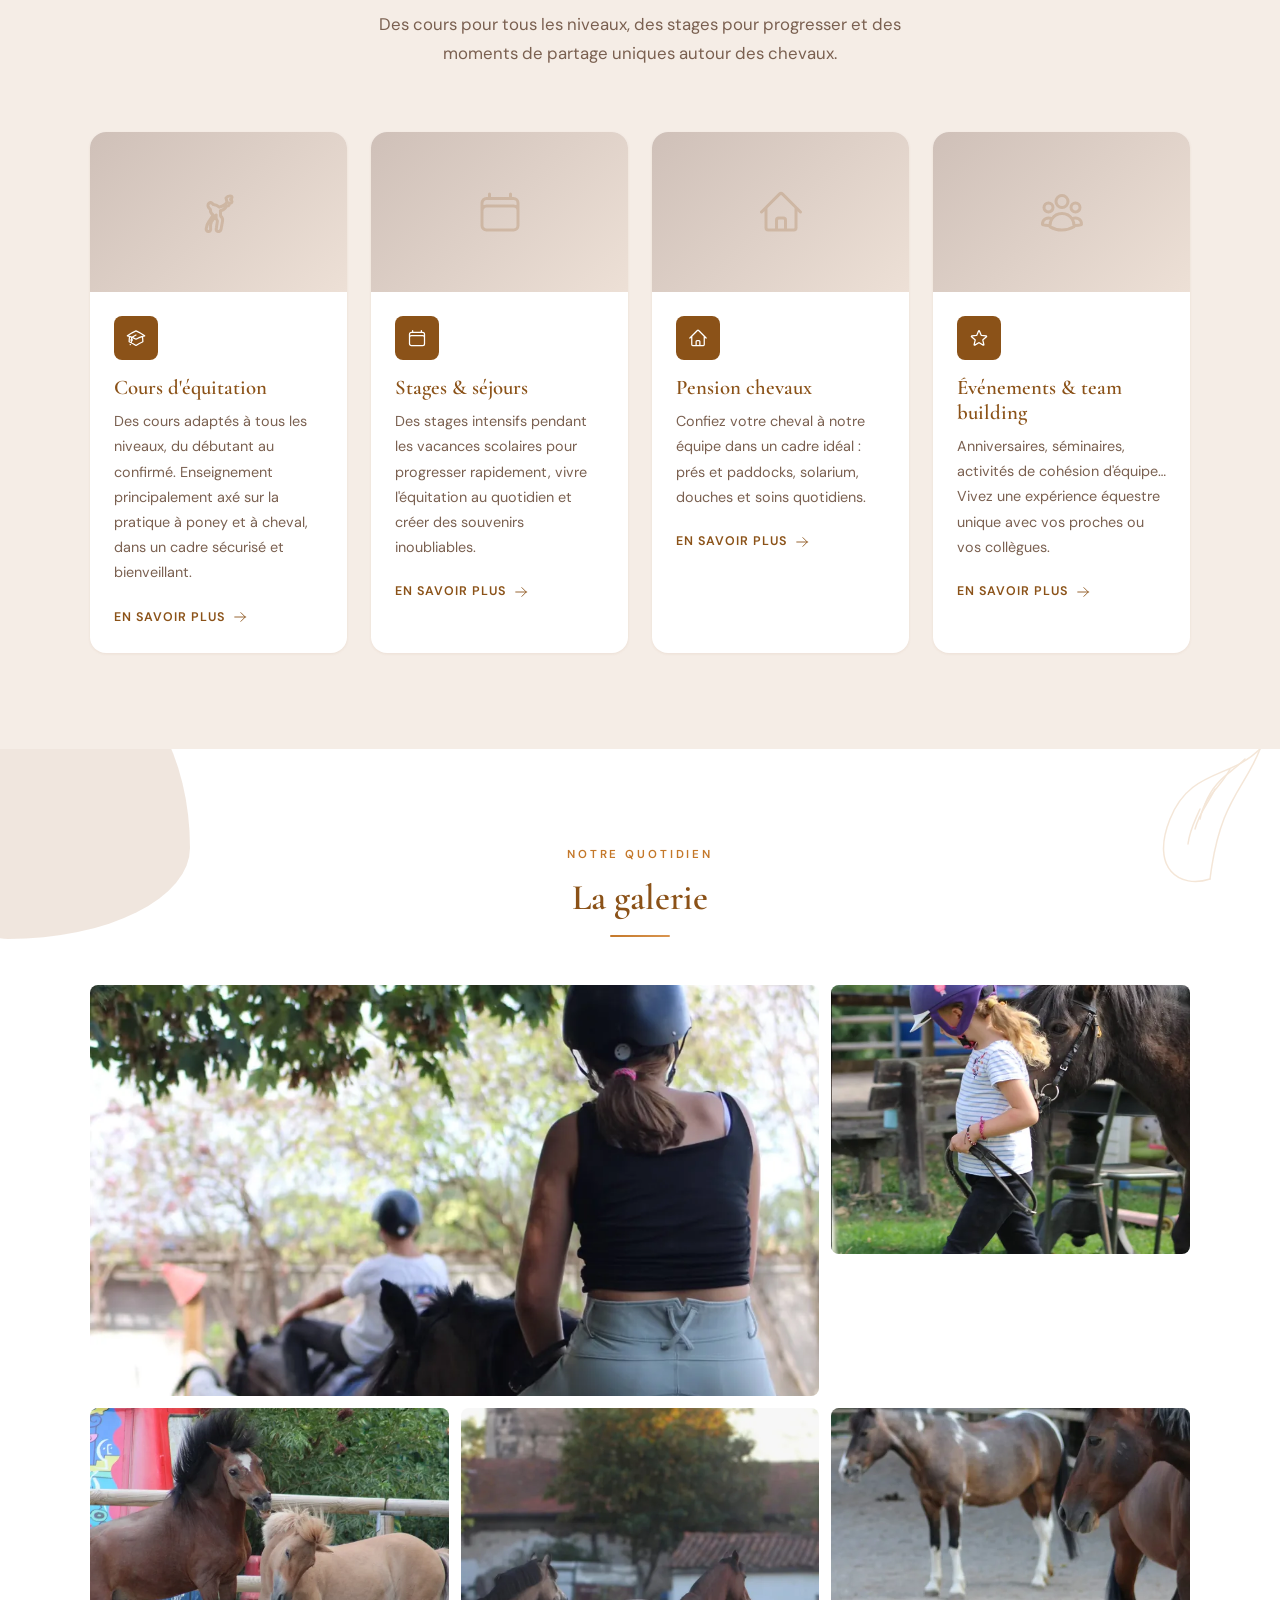
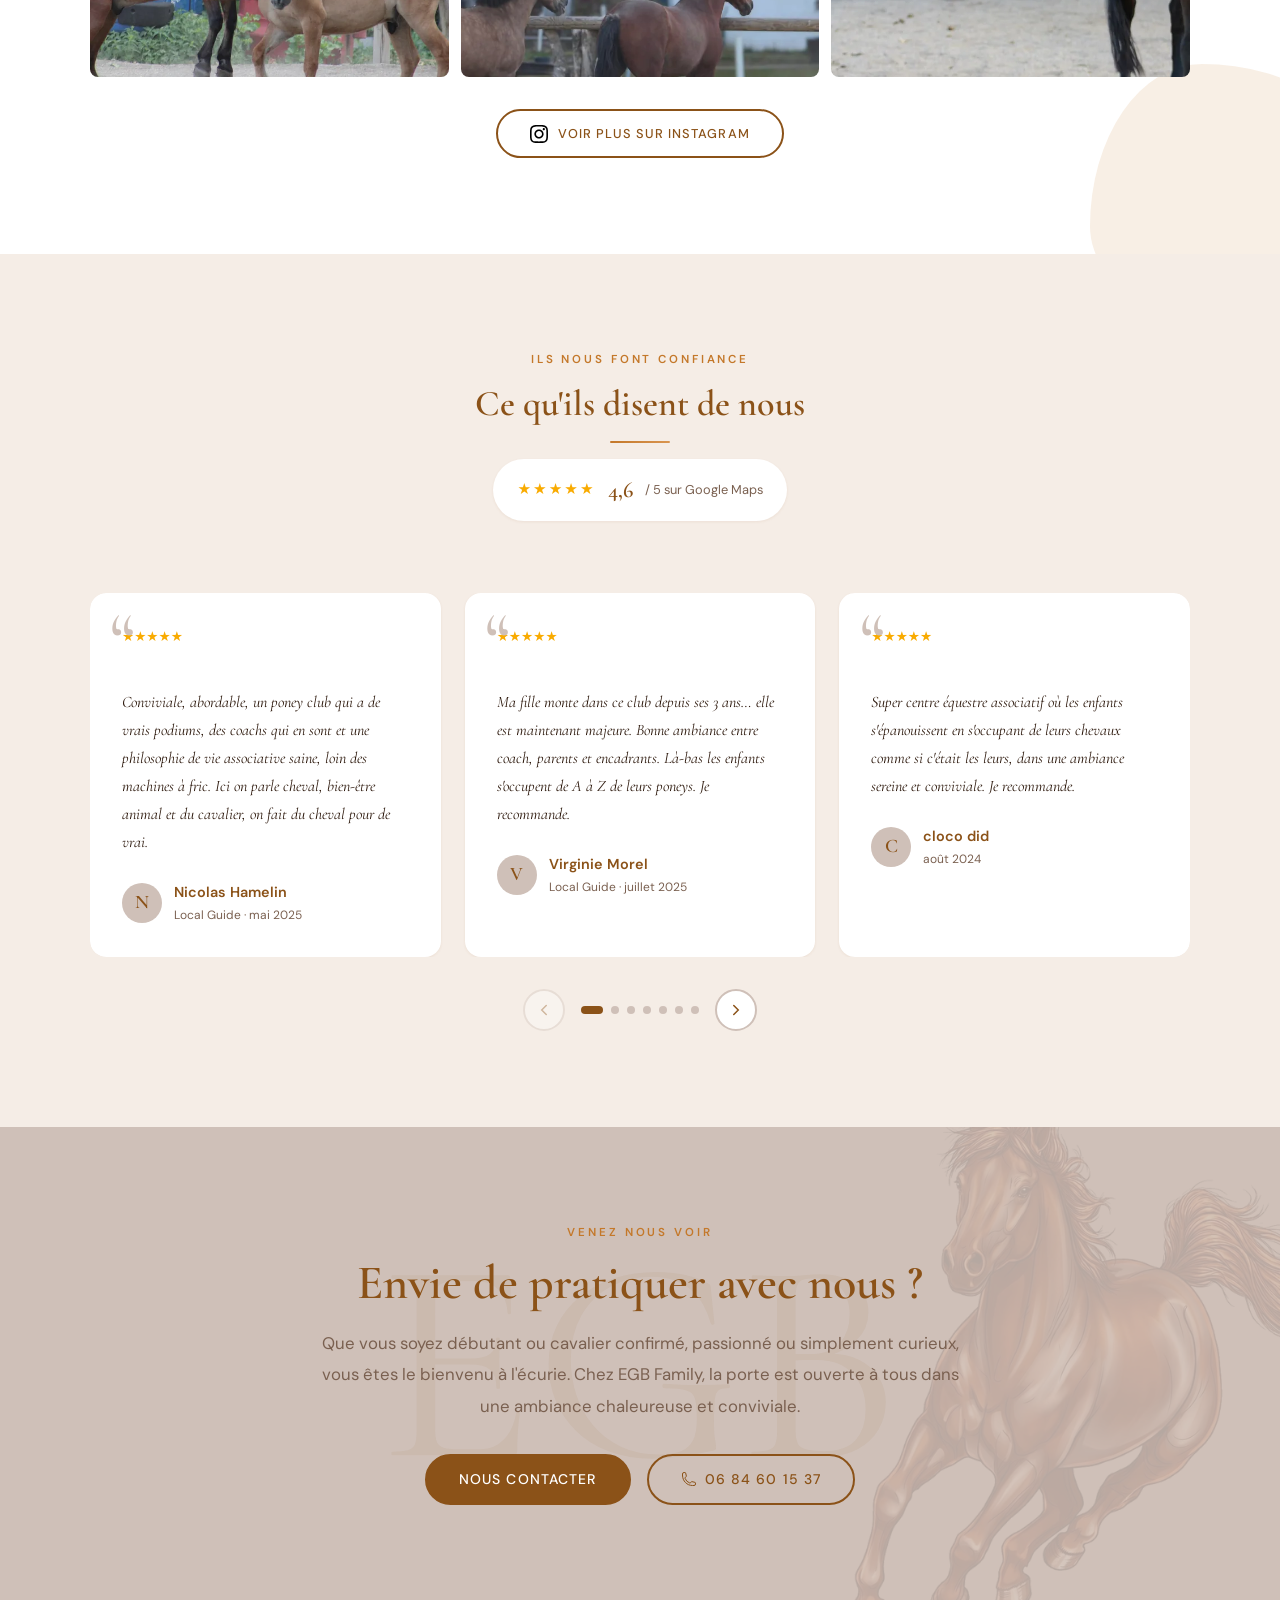
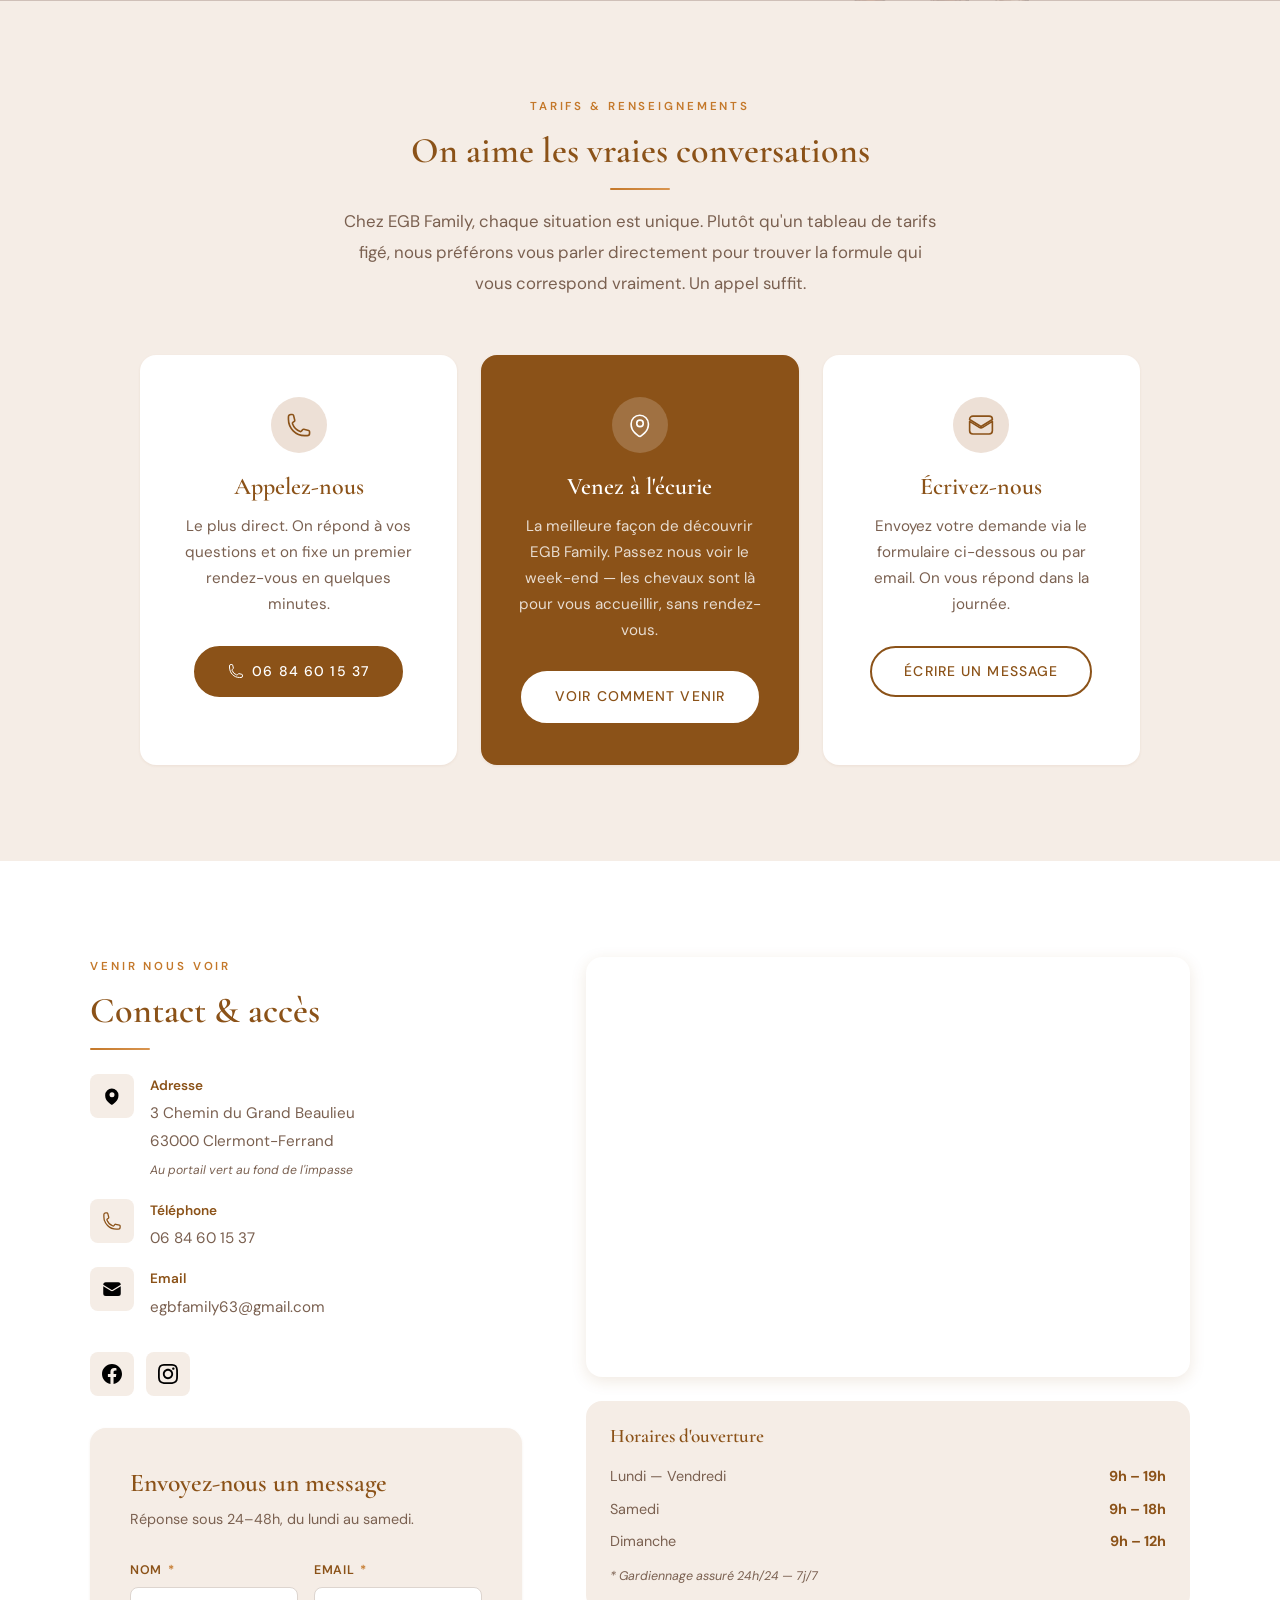
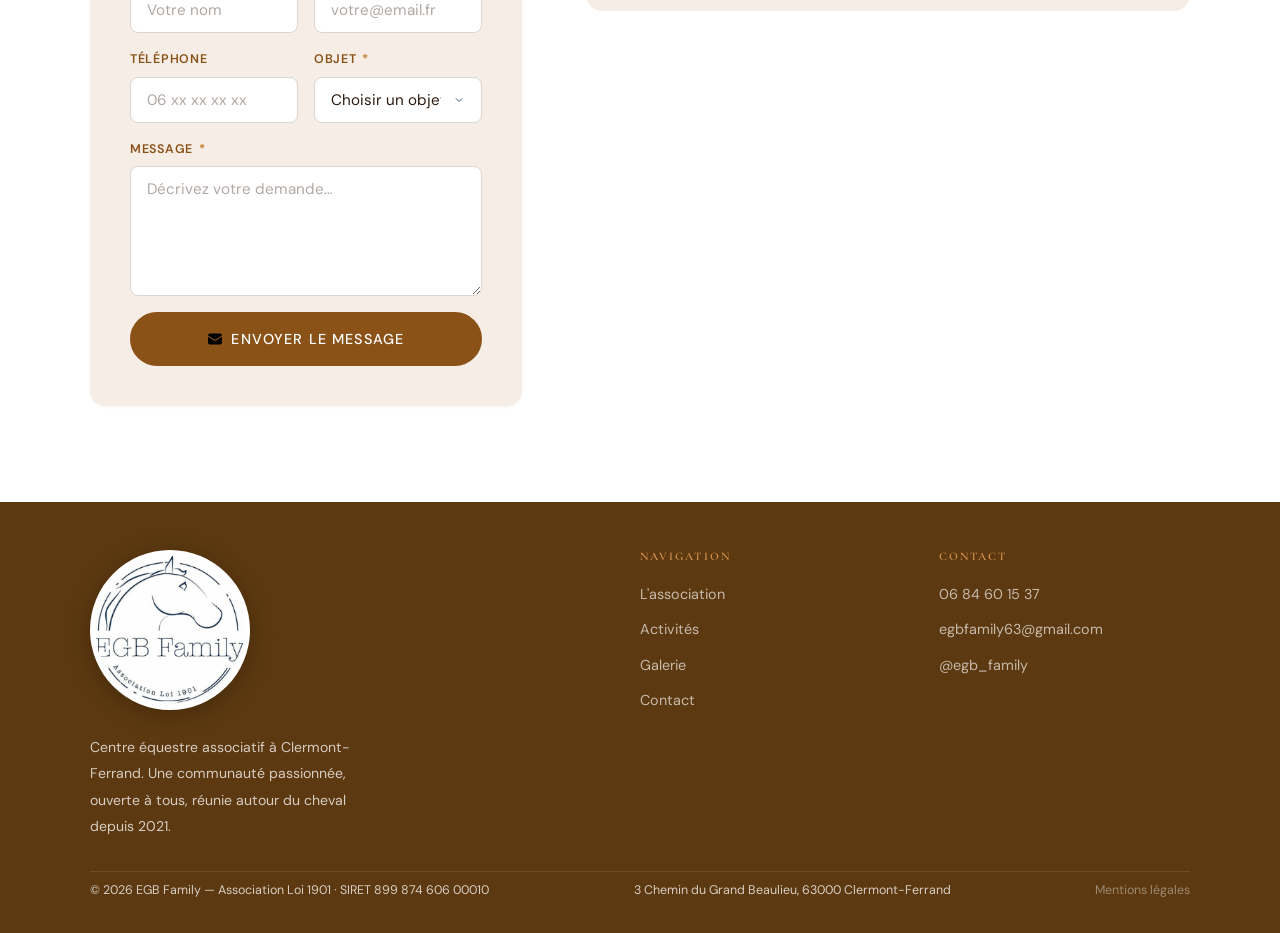
==== commit b4924920: "feat: remplace témoignages fictifs par 9 vrais avis Google Maps en carousel - Carousel JS natif : 3 " ====
--- a/index.html
+++ b/index.html
@@ -535,26 +535,31 @@
       font-weight:600; color:var(--color-primary);
     }
     .google-rating .count { font-size:.8rem; color:var(--color-text-muted); }
-    .temoignages-grid {
-      display:grid; grid-template-columns:repeat(auto-fit,minmax(280px,1fr));
-      gap:1.5rem; max-width:1000px; margin:0 auto;
+    /* Carousel */
+    .carousel-wrap { position:relative; max-width:1100px; margin:0 auto; }
+    .carousel-outer { overflow:hidden; border-radius:var(--radius-lg); }
+    .carousel-track {
+      display:flex; gap:1.5rem;
+      transition:transform .42s cubic-bezier(.4,0,.2,1);
+      will-change:transform;
     }
     .temoignage-card {
+      flex:0 0 calc(33.333% - 1rem);
       background:#fff; border-radius:var(--radius-lg);
       padding:2rem; box-shadow:var(--shadow-sm); position:relative;
     }
     .temoignage-card::before {
       content:'\201C'; font-family:var(--font-heading); font-size:5rem;
       color:var(--color-secondary); position:absolute;
-      top:.5rem; left:1.2rem; line-height:1;
+      top:.5rem; left:1.2rem; line-height:1; pointer-events:none;
     }
     .temoignage-stars { color:#F9AB00; font-size:.85rem; margin-bottom:1rem; }
     .temoignage-text {
-      font-family:var(--font-heading); font-size:1.1rem; font-style:italic;
+      font-family:var(--font-heading); font-size:1rem; font-style:italic;
       color:var(--color-text); line-height:1.75;
       margin-bottom:1.5rem; padding-top:1.5rem;
     }
-    .temoignage-author { display:flex; align-items:center; gap:.75rem; }
+    .temoignage-author { display:flex; align-items:center; gap:.75rem; margin-top:auto; }
     .temoignage-avatar {
       width:40px; height:40px; border-radius:50%;
       background:var(--color-secondary); display:flex; align-items:center;
@@ -563,6 +568,34 @@
     }
     .temoignage-name { font-weight:600; font-size:.9rem; color:var(--color-primary); }
     .temoignage-date { font-size:.75rem; color:var(--color-text-muted); }
+    /* Nav carousel */
+    .carousel-nav {
+      display:flex; align-items:center; justify-content:center;
+      gap:1rem; margin-top:2rem;
+    }
+    .carousel-btn {
+      width:42px; height:42px; border-radius:50%; border:2px solid var(--color-secondary);
+      background:#fff; color:var(--color-primary); cursor:pointer;
+      display:flex; align-items:center; justify-content:center;
+      transition:background var(--transition-fast),border-color var(--transition-fast);
+      flex-shrink:0;
+    }
+    .carousel-btn:hover { background:var(--color-primary); border-color:var(--color-primary); color:#fff; }
+    .carousel-btn:disabled { opacity:.35; pointer-events:none; }
+    .carousel-btn svg { width:18px; height:18px; }
+    .carousel-dots { display:flex; gap:.5rem; align-items:center; }
+    .carousel-dot {
+      width:8px; height:8px; border-radius:50%;
+      background:var(--color-secondary); border:none; cursor:pointer;
+      padding:0; transition:background var(--transition-fast),width var(--transition-fast),border-radius var(--transition-fast);
+    }
+    .carousel-dot.active { background:var(--color-primary); width:22px; border-radius:4px; }
+    @media (max-width:900px) {
+      .temoignage-card { flex:0 0 calc(50% - .75rem); }
+    }
+    @media (max-width:580px) {
+      .temoignage-card { flex:0 0 100%; }
+    }
 
     /* ── CTA ──────────────────────────────────────────────── */
     .cta-section {
@@ -1158,32 +1191,132 @@
         <div class="google-rating" aria-label="Note Google : 4,6 sur 5">
           <span class="stars" aria-hidden="true">★★★★★</span>
           <span class="score">4,6</span>
-          <span class="count">/ 5 sur Google</span>
-        </div>
-      </div>
-      <div class="temoignages-grid">
-        <article class="temoignage-card">
-          <div class="temoignage-stars" aria-label="5 étoiles">★★★★★</div>
-          <p class="temoignage-text">Une association vraiment conviviale, on se sent tout de suite à l'aise. Les chevaux sont bien soignés et l'équipe est passionnée et bienveillante.</p>
-          <div class="temoignage-author">
-            <div class="temoignage-avatar" aria-hidden="true">M</div>
-            <div>
-              <p class="temoignage-name">Marie L.</p>
-              <p class="temoignage-date">Membre depuis 2022</p>
-            </div>
+          <span class="count">/ 5 sur Google Maps</span>
+        </div>
+      </div>
+      <div class="carousel-wrap" id="temoignages-carousel">
+        <div class="carousel-outer">
+          <div class="carousel-track" id="carousel-track" role="list">
+
+            <article class="temoignage-card" role="listitem">
+              <div class="temoignage-stars" aria-label="5 étoiles sur 5">★★★★★</div>
+              <p class="temoignage-text">Conviviale, abordable, un poney club qui a de vrais podiums, des coachs qui en sont et une philosophie de vie associative saine, loin des machines à fric. Ici on parle cheval, bien-être animal et du cavalier, on fait du cheval pour de vrai.</p>
+              <div class="temoignage-author">
+                <div class="temoignage-avatar" aria-hidden="true">N</div>
+                <div>
+                  <p class="temoignage-name">Nicolas Hamelin</p>
+                  <p class="temoignage-date">Local Guide · mai 2025</p>
+                </div>
+              </div>
+            </article>
+
+            <article class="temoignage-card" role="listitem">
+              <div class="temoignage-stars" aria-label="5 étoiles sur 5">★★★★★</div>
+              <p class="temoignage-text">Ma fille monte dans ce club depuis ses 3 ans… elle est maintenant majeure. Bonne ambiance entre coach, parents et encadrants. Là-bas les enfants s'occupent de A à Z de leurs poneys. Je recommande.</p>
+              <div class="temoignage-author">
+                <div class="temoignage-avatar" aria-hidden="true">V</div>
+                <div>
+                  <p class="temoignage-name">Virginie Morel</p>
+                  <p class="temoignage-date">Local Guide · juillet 2025</p>
+                </div>
+              </div>
+            </article>
+
+            <article class="temoignage-card" role="listitem">
+              <div class="temoignage-stars" aria-label="5 étoiles sur 5">★★★★★</div>
+              <p class="temoignage-text">Super centre équestre associatif où les enfants s'épanouissent en s'occupant de leurs chevaux comme si c'était les leurs, dans une ambiance sereine et conviviale. Je recommande.</p>
+              <div class="temoignage-author">
+                <div class="temoignage-avatar" aria-hidden="true">C</div>
+                <div>
+                  <p class="temoignage-name">cloco did</p>
+                  <p class="temoignage-date">août 2024</p>
+                </div>
+              </div>
+            </article>
+
+            <article class="temoignage-card" role="listitem">
+              <div class="temoignage-stars" aria-label="5 étoiles sur 5">★★★★★</div>
+              <p class="temoignage-text">Un superbe centre équestre où règne bonne humeur et convivialité ! C'est un plus de pouvoir s'occuper des chevaux et de leur box sur son temps libre — ça crée vraiment un lien avec les animaux.</p>
+              <div class="temoignage-author">
+                <div class="temoignage-avatar" aria-hidden="true">M</div>
+                <div>
+                  <p class="temoignage-name">Marie Delcros</p>
+                  <p class="temoignage-date">août 2024</p>
+                </div>
+              </div>
+            </article>
+
+            <article class="temoignage-card" role="listitem">
+              <div class="temoignage-stars" aria-label="5 étoiles sur 5">★★★★★</div>
+              <p class="temoignage-text">Ma fille s'y rend avec enthousiasme et envie. Les personnes sont super — pédagogues et sympathiques — et il y a une vraie entraide entre petits et grands.</p>
+              <div class="temoignage-author">
+                <div class="temoignage-avatar" aria-hidden="true">T</div>
+                <div>
+                  <p class="temoignage-name">T Moradi</p>
+                  <p class="temoignage-date">octobre 2022</p>
+                </div>
+              </div>
+            </article>
+
+            <article class="temoignage-card" role="listitem">
+              <div class="temoignage-stars" aria-label="5 étoiles sur 5">★★★★★</div>
+              <p class="temoignage-text">Une grande famille où chacun s'entraide et partage ce qu'il peut, des supers chevaux et de très bons moments à chaque visite.</p>
+              <div class="temoignage-author">
+                <div class="temoignage-avatar" aria-hidden="true">A</div>
+                <div>
+                  <p class="temoignage-name">Alexia Colin</p>
+                  <p class="temoignage-date">Local Guide · septembre 2024</p>
+                </div>
+              </div>
+            </article>
+
+            <article class="temoignage-card" role="listitem">
+              <div class="temoignage-stars" aria-label="5 étoiles sur 5">★★★★★</div>
+              <p class="temoignage-text">Merci Léa d'avoir fait de cette journée un moment si agréable.</p>
+              <div class="temoignage-author">
+                <div class="temoignage-avatar" aria-hidden="true">L</div>
+                <div>
+                  <p class="temoignage-name">Levent Çokan</p>
+                  <p class="temoignage-date">Local Guide · décembre 2025</p>
+                </div>
+              </div>
+            </article>
+
+            <article class="temoignage-card" role="listitem">
+              <div class="temoignage-stars" aria-label="5 étoiles sur 5">★★★★★</div>
+              <p class="temoignage-text">Un super centre équestre et une véritable grande famille ♥️</p>
+              <div class="temoignage-author">
+                <div class="temoignage-avatar" aria-hidden="true">S</div>
+                <div>
+                  <p class="temoignage-name">schez LM</p>
+                  <p class="temoignage-date">novembre 2022</p>
+                </div>
+              </div>
+            </article>
+
+            <article class="temoignage-card" role="listitem">
+              <div class="temoignage-stars" aria-label="5 étoiles sur 5">★★★★★</div>
+              <p class="temoignage-text">Très bonne ambiance, je recommande.</p>
+              <div class="temoignage-author">
+                <div class="temoignage-avatar" aria-hidden="true">N</div>
+                <div>
+                  <p class="temoignage-name">Noémie H</p>
+                  <p class="temoignage-date">Local Guide · septembre 2024</p>
+                </div>
+              </div>
+            </article>
+
           </div>
-        </article>
-        <article class="temoignage-card">
-          <div class="temoignage-stars" aria-label="5 étoiles">★★★★★</div>
-          <p class="temoignage-text">Mon fils adore ses cours de poney ! L'encadrement est parfait pour les enfants et l'ambiance est vraiment conviviale. Je recommande à 100%.</p>
-          <div class="temoignage-author">
-            <div class="temoignage-avatar" aria-hidden="true">S</div>
-            <div>
-              <p class="temoignage-name">Sophie R.</p>
-              <p class="temoignage-date">Parent d'élève</p>
-            </div>
-          </div>
-        </article>
+        </div>
+        <div class="carousel-nav" aria-label="Navigation du carousel">
+          <button class="carousel-btn" id="carousel-prev" aria-label="Avis précédents">
+            <svg viewBox="0 0 24 24" fill="none" stroke="currentColor" stroke-width="2" stroke-linecap="round" aria-hidden="true"><path d="M15 18l-6-6 6-6"/></svg>
+          </button>
+          <div class="carousel-dots" id="carousel-dots" role="tablist" aria-label="Groupes d'avis"></div>
+          <button class="carousel-btn" id="carousel-next" aria-label="Avis suivants">
+            <svg viewBox="0 0 24 24" fill="none" stroke="currentColor" stroke-width="2" stroke-linecap="round" aria-hidden="true"><path d="M9 18l6-6-6-6"/></svg>
+          </button>
+        </div>
       </div>
     </section>
 
@@ -1494,6 +1627,62 @@
     // Année copyright auto
     document.querySelectorAll('.auto-year').forEach(el => el.textContent = new Date().getFullYear());
 
+    // ── Carousel témoignages ──────────────────────────────
+    (function() {
+      const track  = document.getElementById('carousel-track');
+      const dotsEl = document.getElementById('carousel-dots');
+      const prev   = document.getElementById('carousel-prev');
+      const next   = document.getElementById('carousel-next');
+      if (!track) return;
+      const cards  = track.querySelectorAll('.temoignage-card');
+      const total  = cards.length;
+      let current  = 0;
+
+      function perView() {
+        if (window.innerWidth > 900) return 3;
+        if (window.innerWidth > 580) return 2;
+        return 1;
+      }
+
+      function maxIndex() { return Math.max(0, total - perView()); }
+
+      // Crée les dots
+      function buildDots() {
+        dotsEl.innerHTML = '';
+        const steps = maxIndex() + 1;
+        for (let i = 0; i < steps; i++) {
+          const d = document.createElement('button');
+          d.className = 'carousel-dot' + (i === current ? ' active' : '');
+          d.setAttribute('aria-label', `Groupe ${i + 1}`);
+          d.setAttribute('role', 'tab');
+          d.addEventListener('click', () => goTo(i));
+          dotsEl.appendChild(d);
+        }
+      }
+
+      function goTo(idx) {
+        current = Math.max(0, Math.min(idx, maxIndex()));
+        const cardW = cards[0].getBoundingClientRect().width;
+        const gap   = 24; // 1.5rem
+        track.style.transform = `translateX(-${current * (cardW + gap)}px)`;
+        dotsEl.querySelectorAll('.carousel-dot').forEach((d, i) => d.classList.toggle('active', i === current));
+        prev.disabled = current === 0;
+        next.disabled = current >= maxIndex();
+      }
+
+      prev.addEventListener('click', () => goTo(current - 1));
+      next.addEventListener('click', () => goTo(current + 1));
+
+      let resizeTimer;
+      window.addEventListener('resize', () => {
+        clearTimeout(resizeTimer);
+        resizeTimer = setTimeout(() => { buildDots(); goTo(Math.min(current, maxIndex())); }, 150);
+      });
+
+      buildDots();
+      goTo(0);
+    })();
+
     // Navbar compact au scroll
     const nav = document.getElementById('navbar');
     window.addEventListener('scroll', () => {
@@ -1633,7 +1822,7 @@
         '.stats-grid .stat-item',
         '.activities-grid .activity-card',
         '.contact-humain-cards .chc-card',
-        '.temoignages-grid .temoignage-card',
+        '.carousel-track .temoignage-card',
         '.galerie-grid .galerie-item',
         '.about-values .value-item',
         '.equip-grid .equip-item',
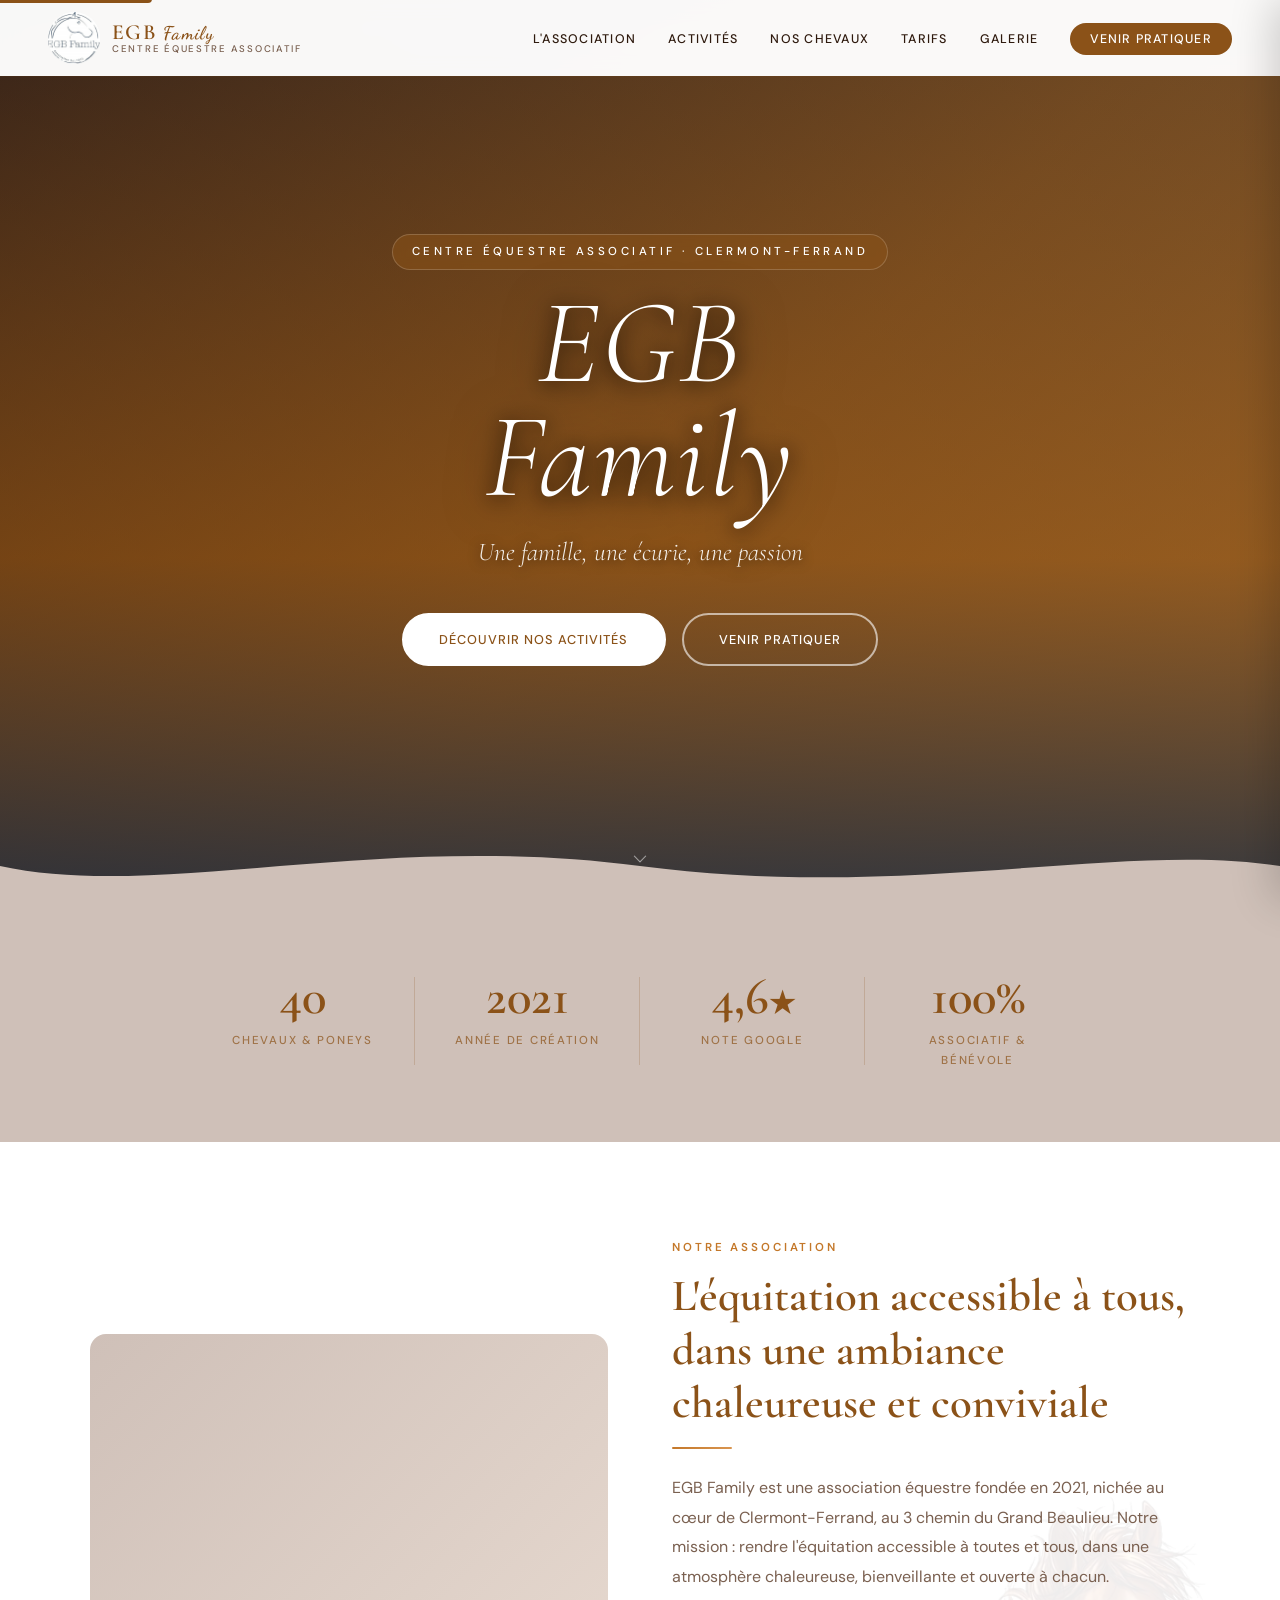
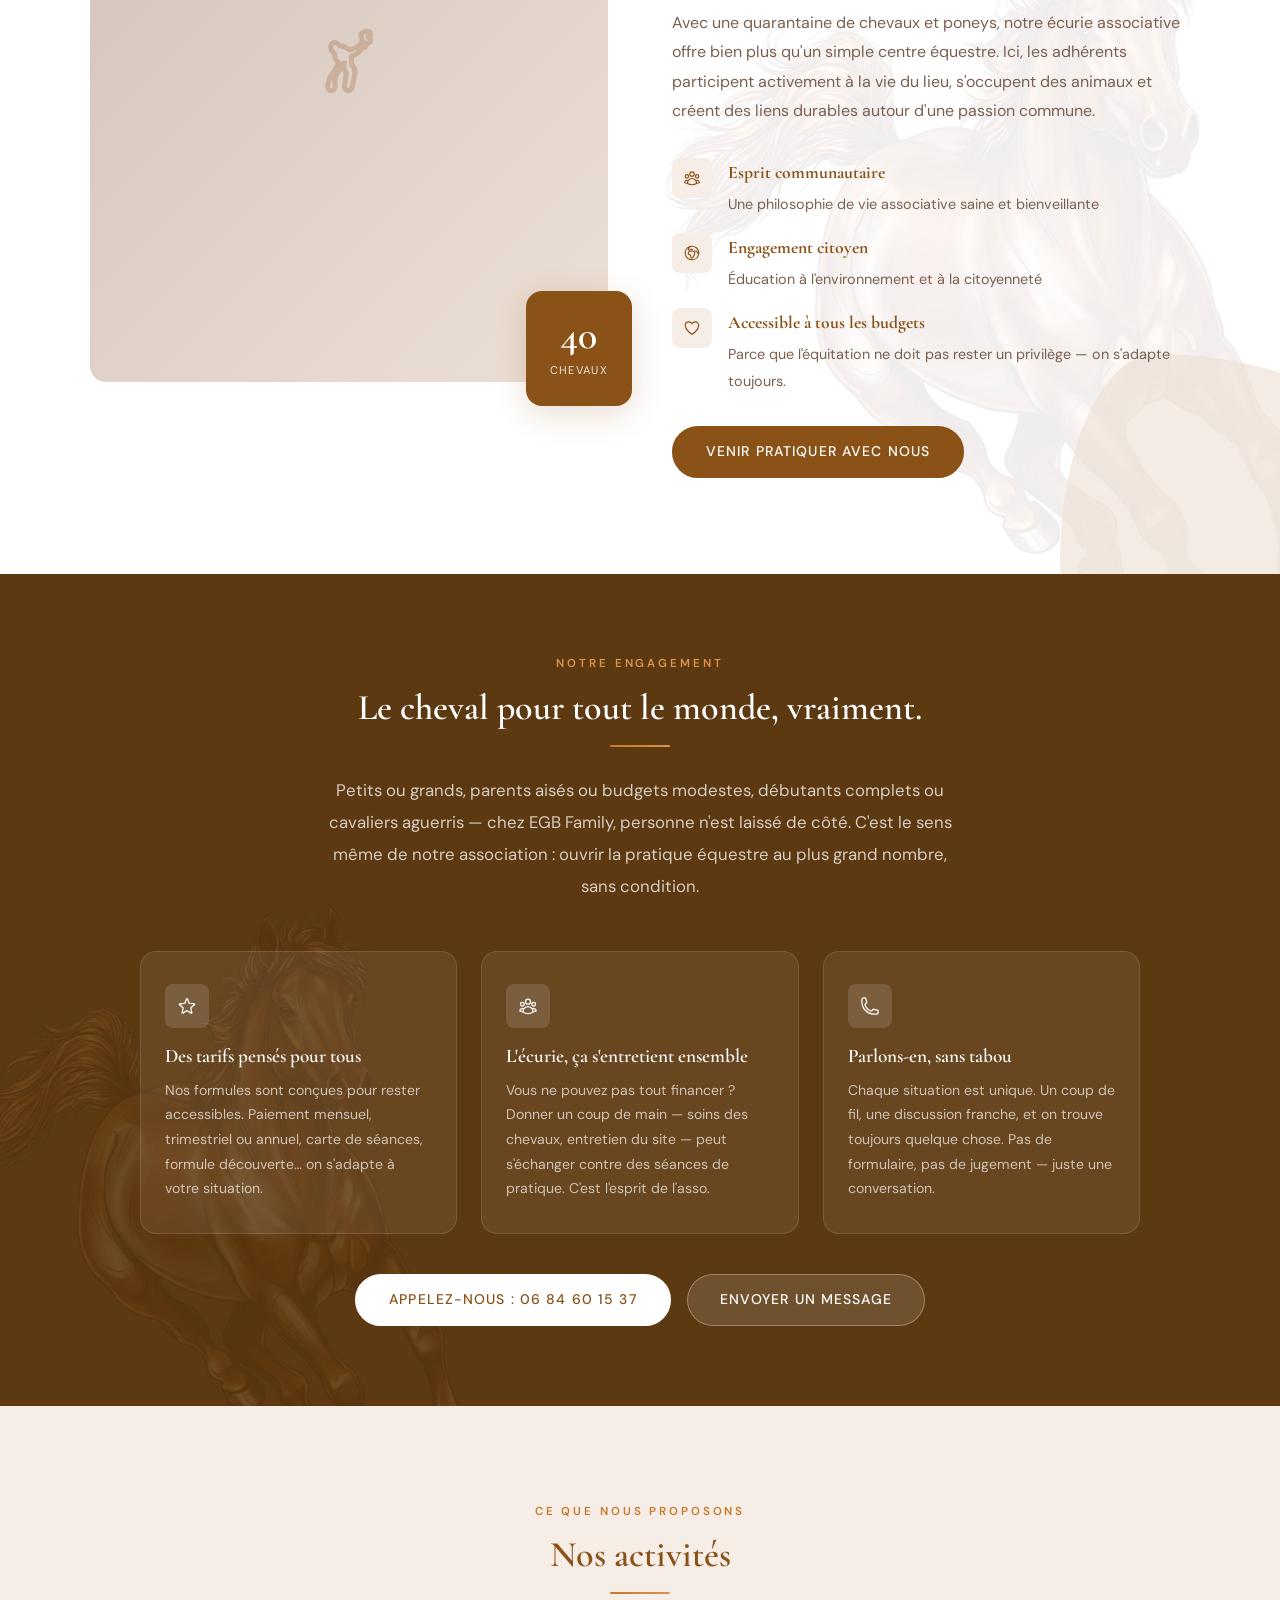
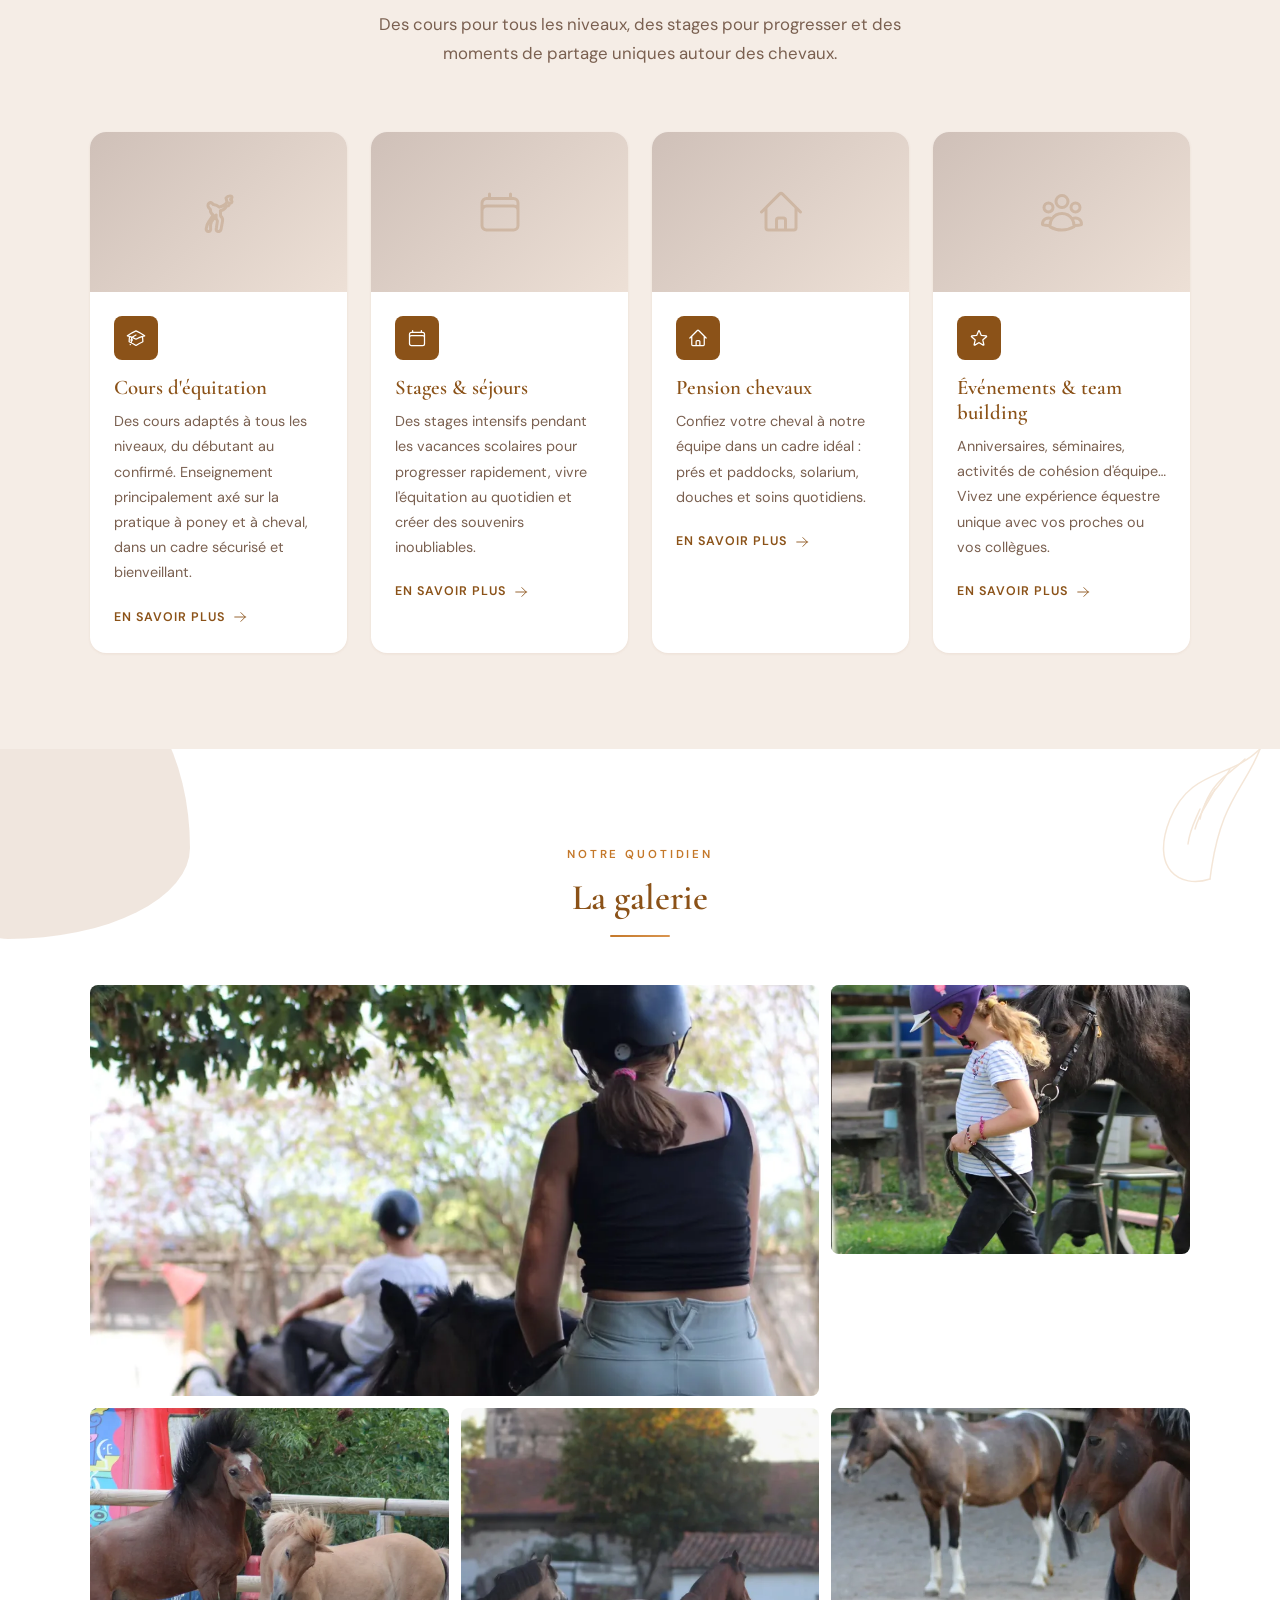
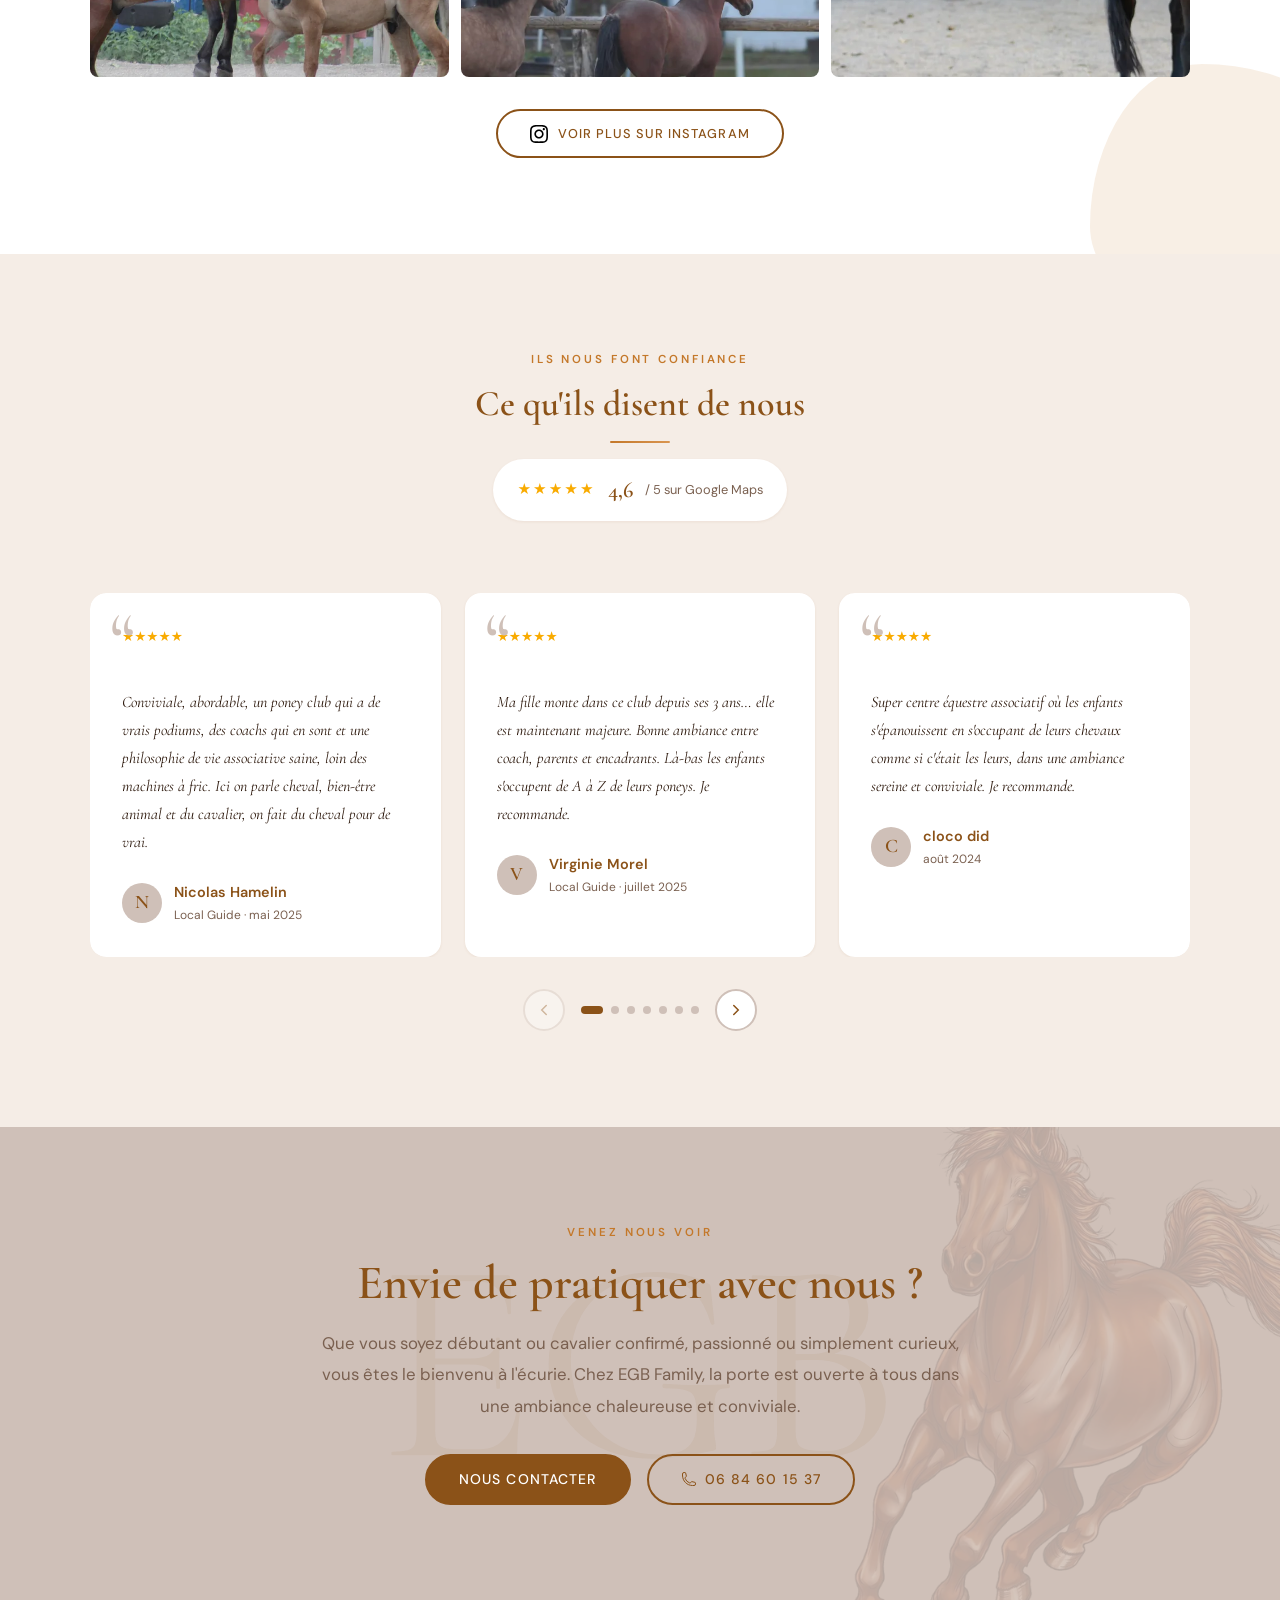
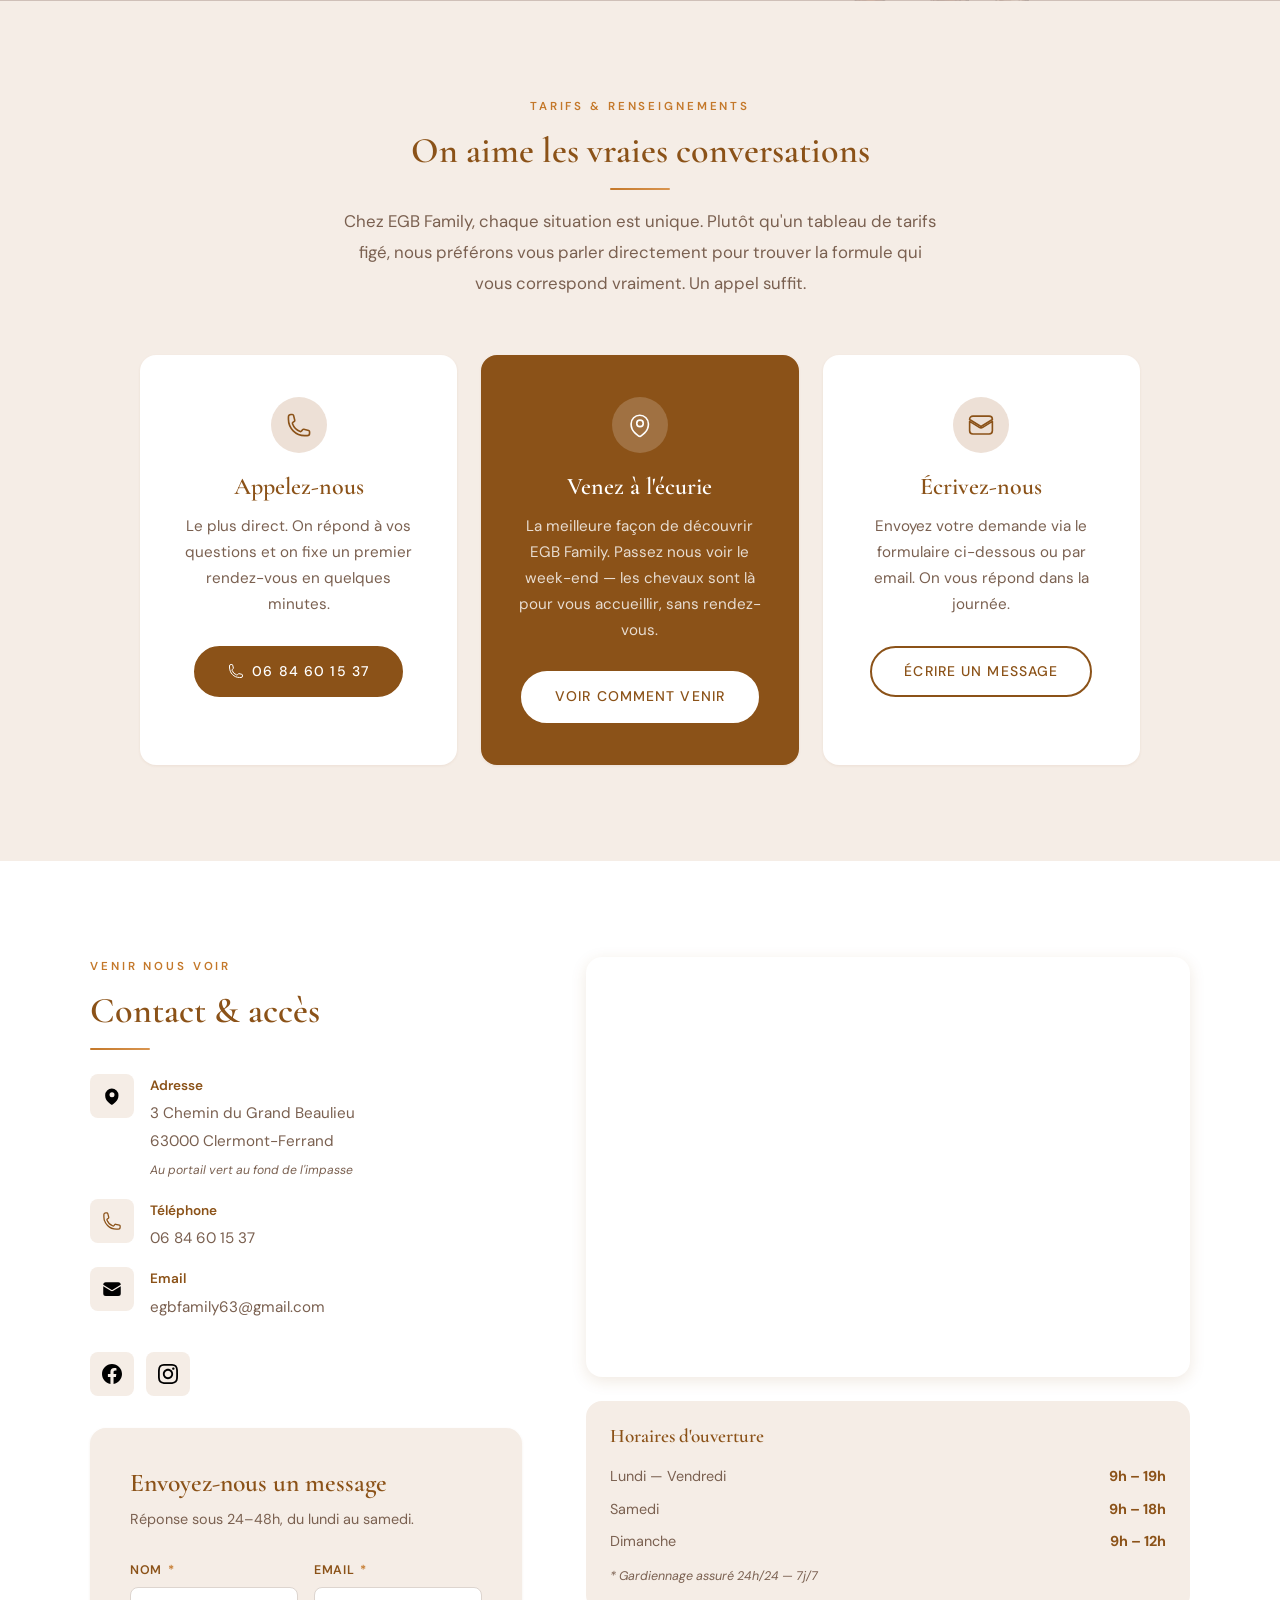
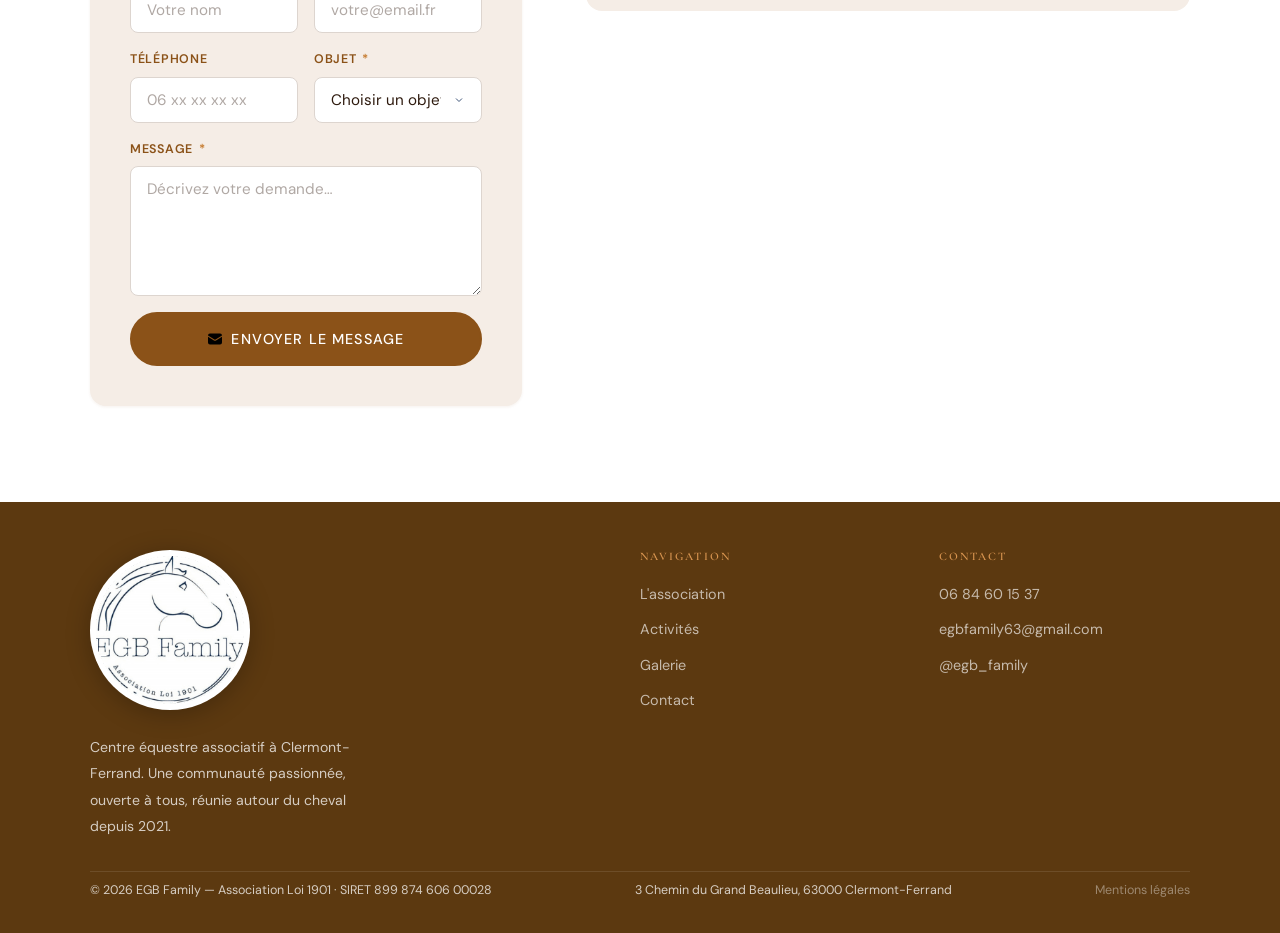
==== commit 30c46aeb: "fix: correction SIRET 899 874 606 00010 → 899 874 606 00028 (7 occurrences, 4 fichiers) Co-Authored-" ====
--- a/index.html
+++ b/index.html
@@ -1534,7 +1534,7 @@
       </div>
     </div>
     <div class="footer-bottom">
-      <span>© <span class="auto-year">2026</span> EGB Family — Association Loi 1901 · SIRET 899 874 606 00010</span>
+      <span>© <span class="auto-year">2026</span> EGB Family — Association Loi 1901 · SIRET 899 874 606 00028</span>
       <span>3 Chemin du Grand Beaulieu, 63000 Clermont-Ferrand</span>
       <a href="mentions-legales.html" style="color:rgba(255,255,255,.4);text-decoration:none;transition:color .15s ease;" onmouseover="this.style.color='rgba(255,255,255,.8)'" onmouseout="this.style.color='rgba(255,255,255,.4)'">Mentions légales</a>
     </div>
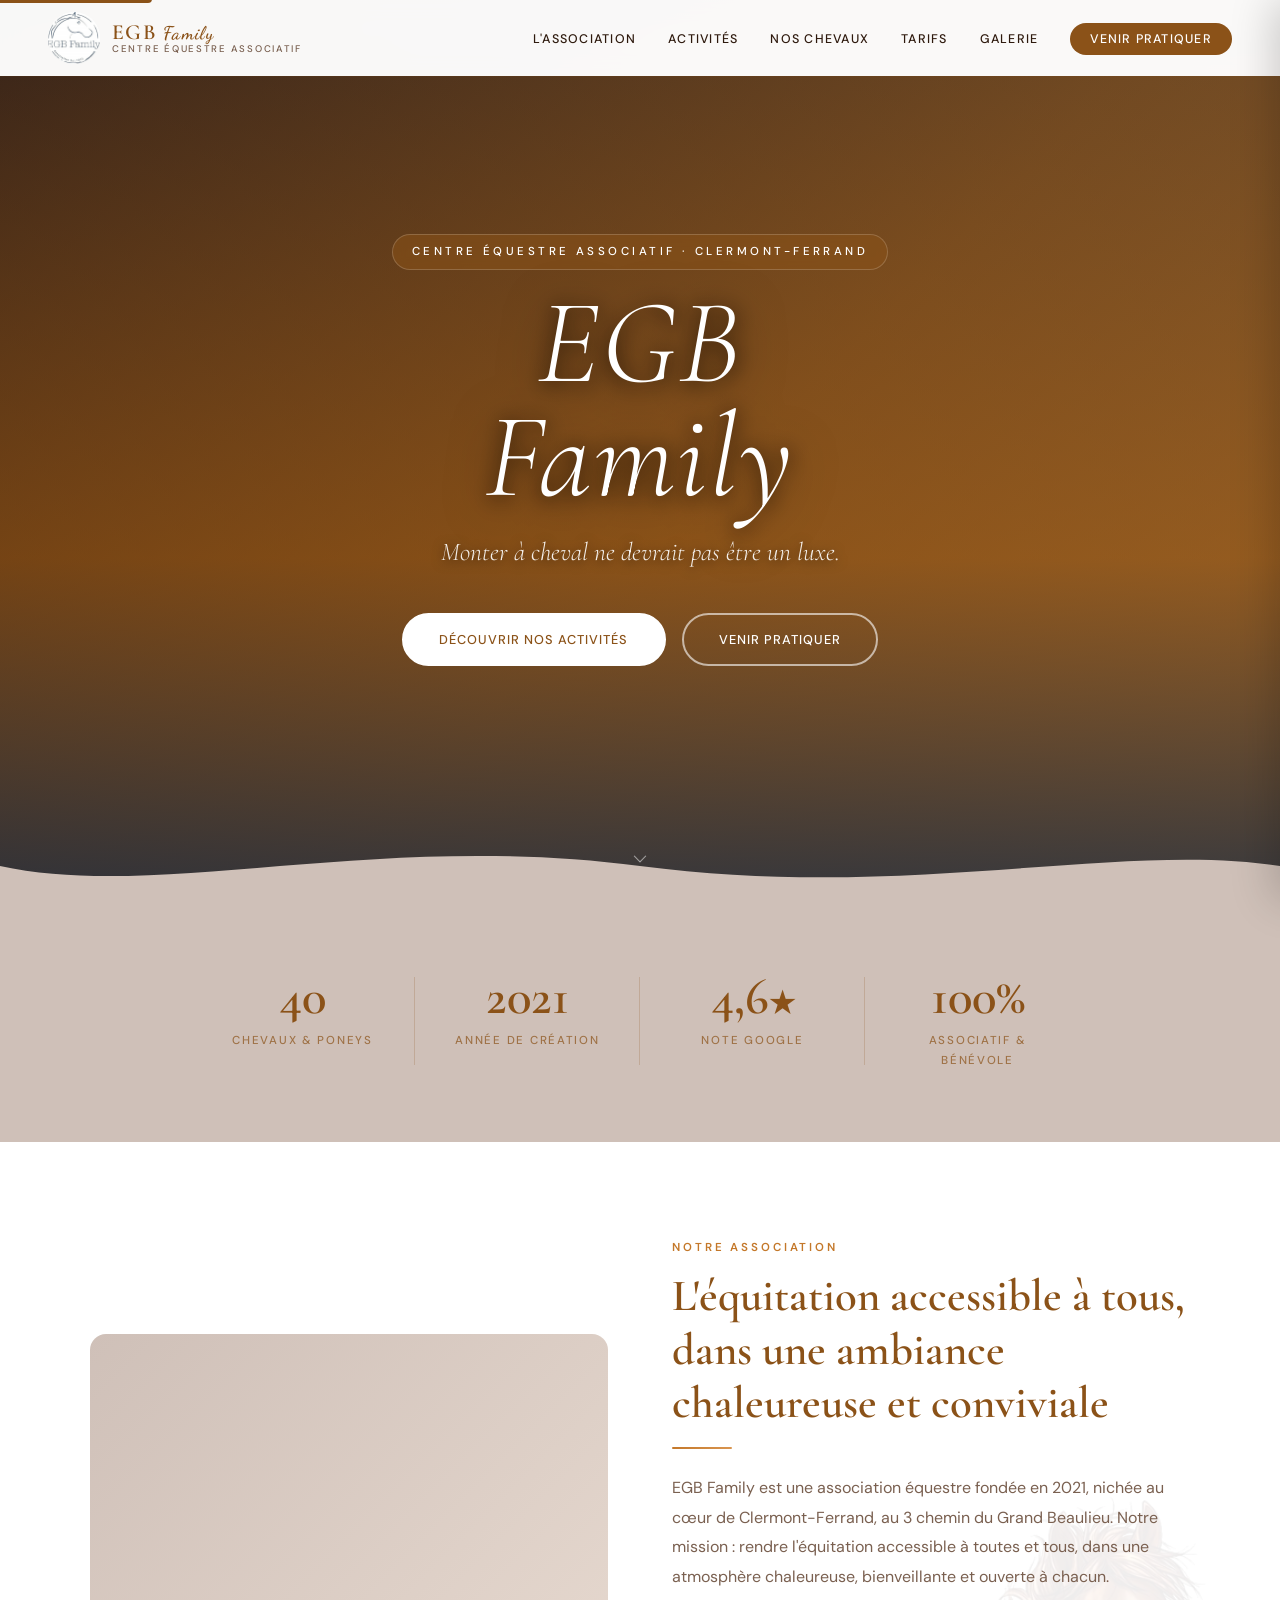
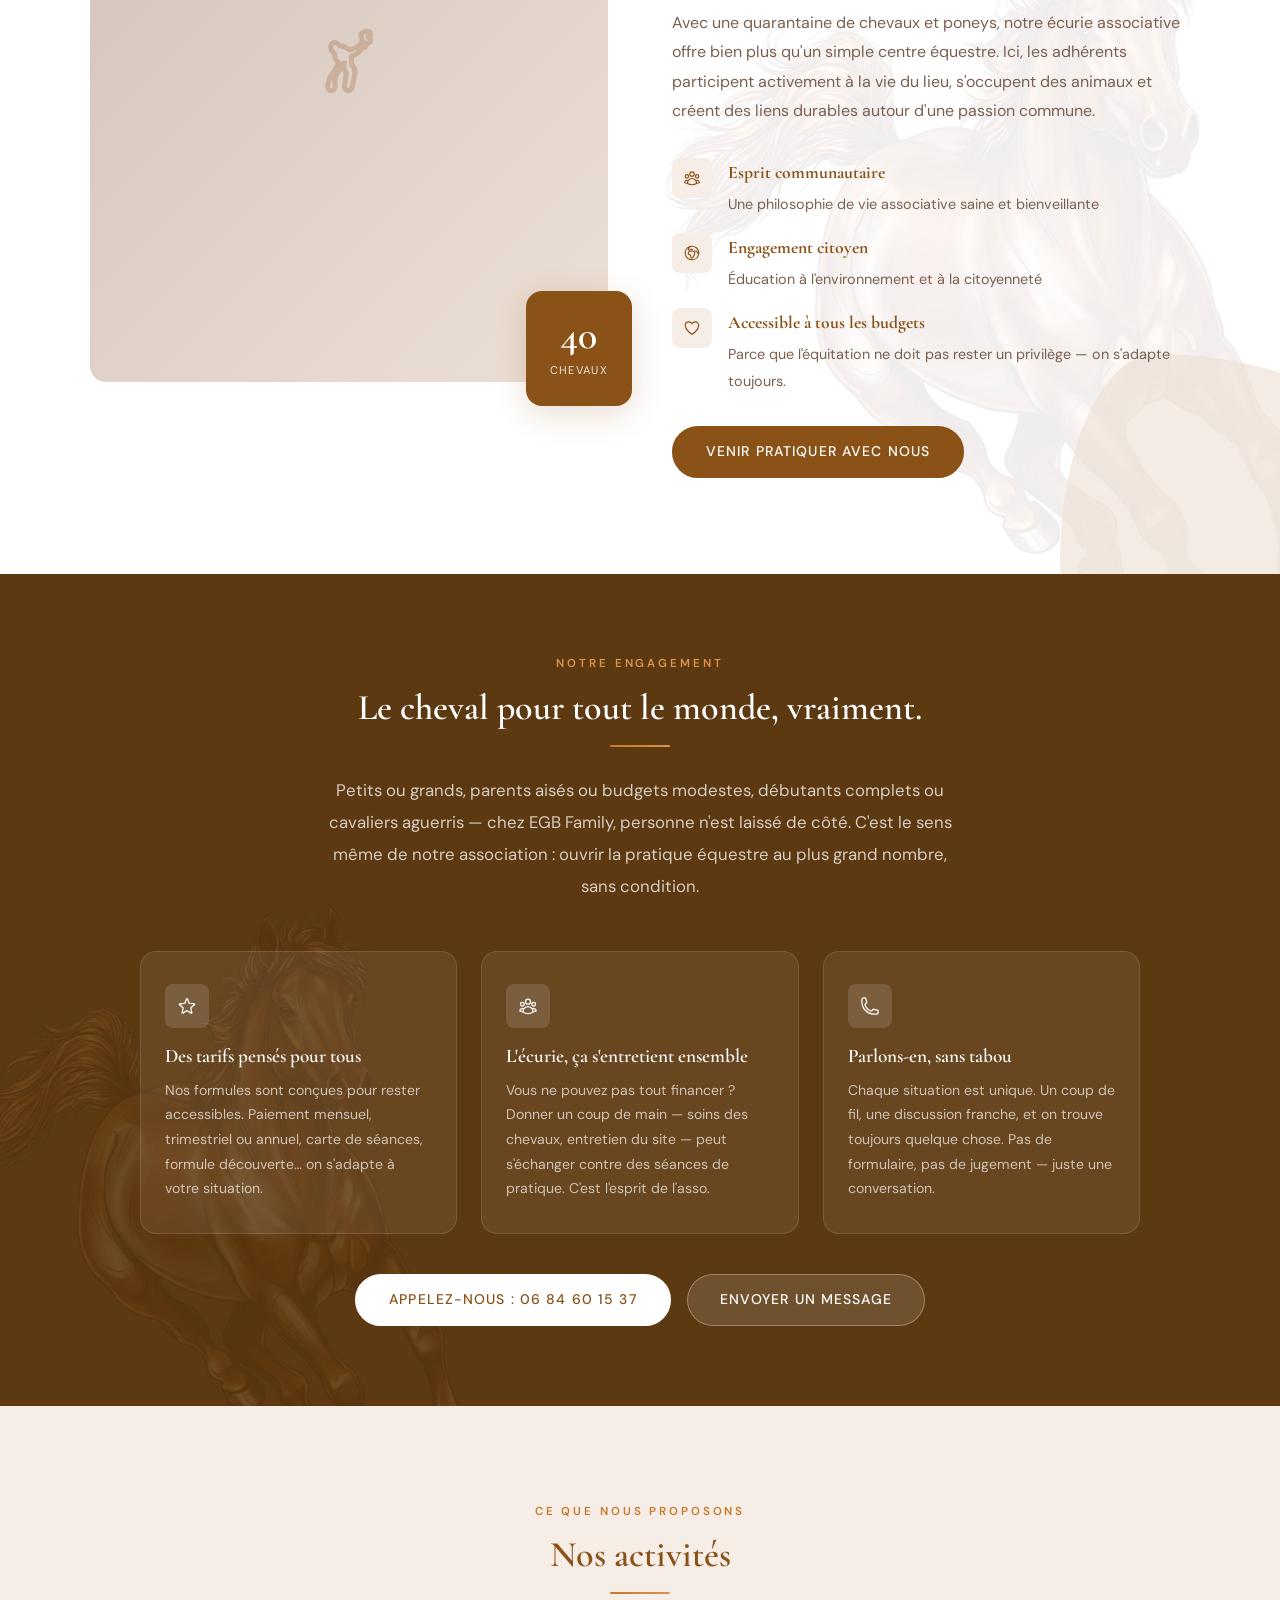
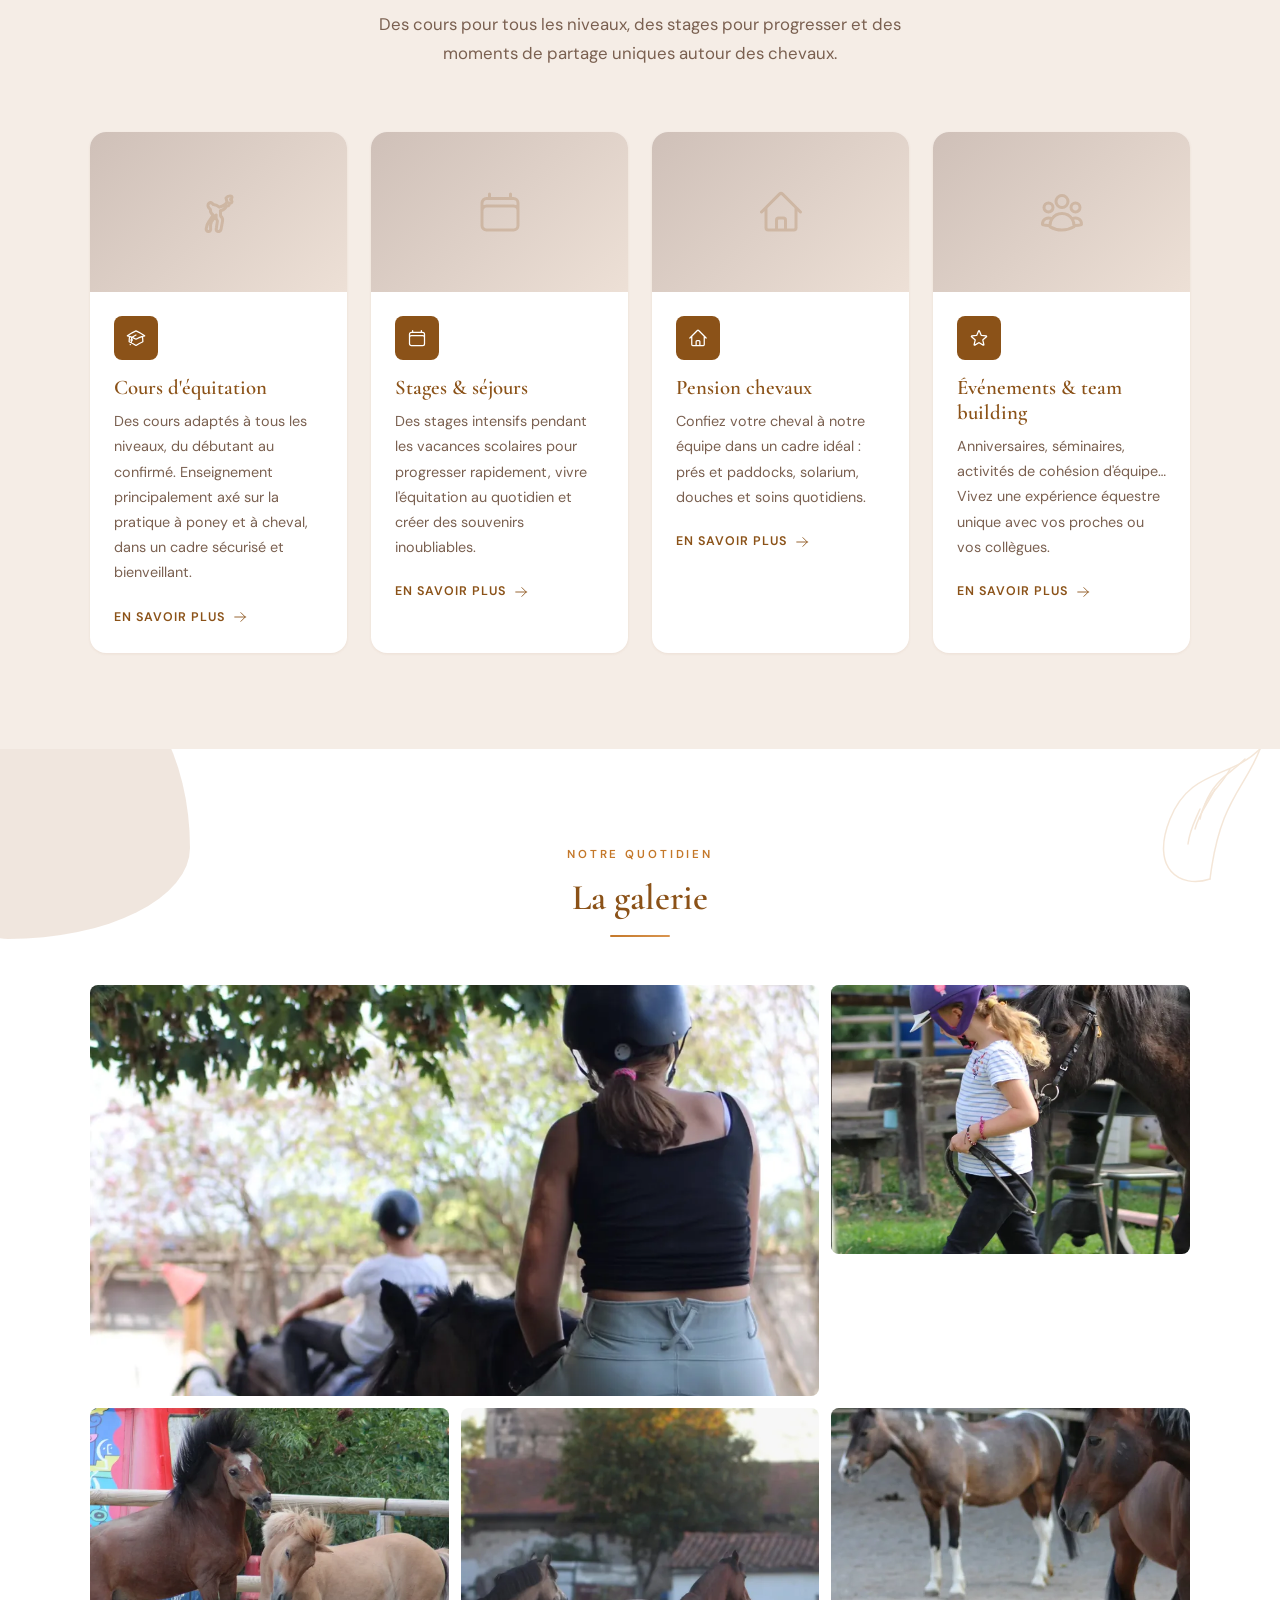
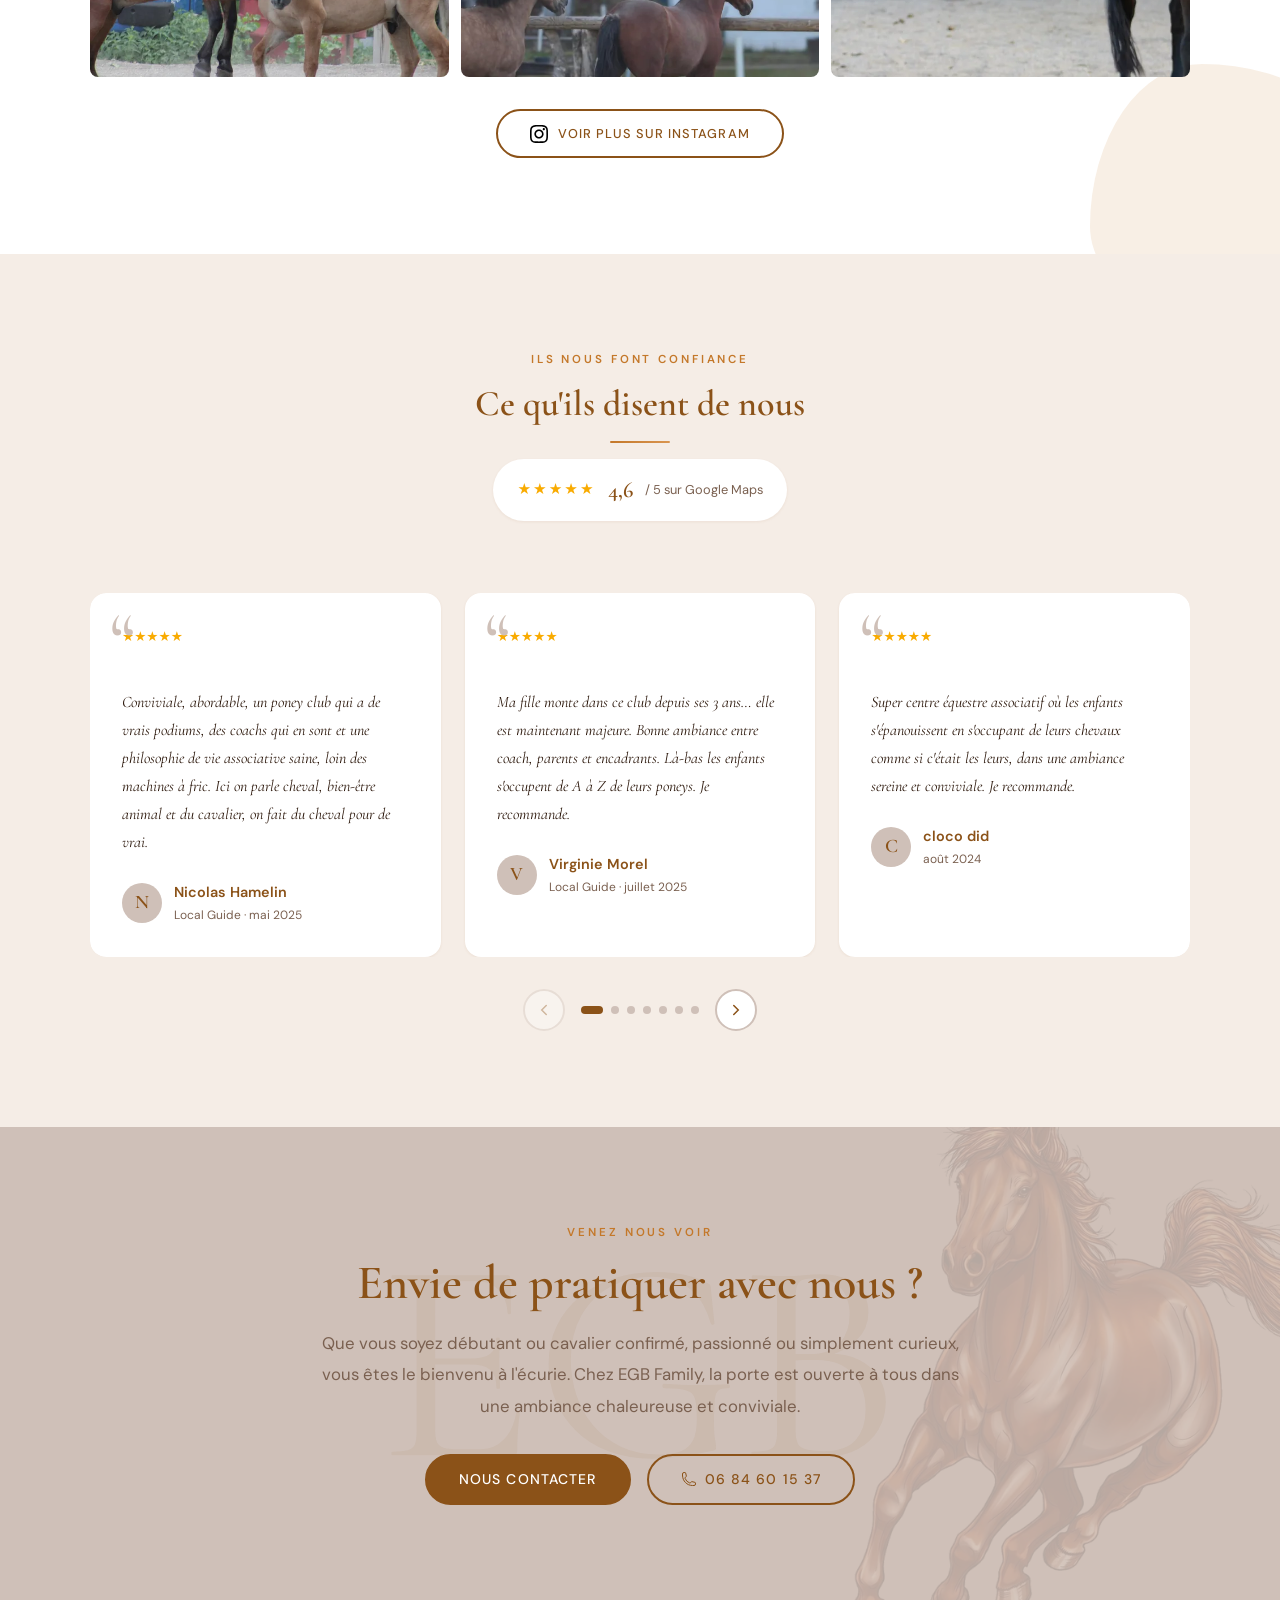
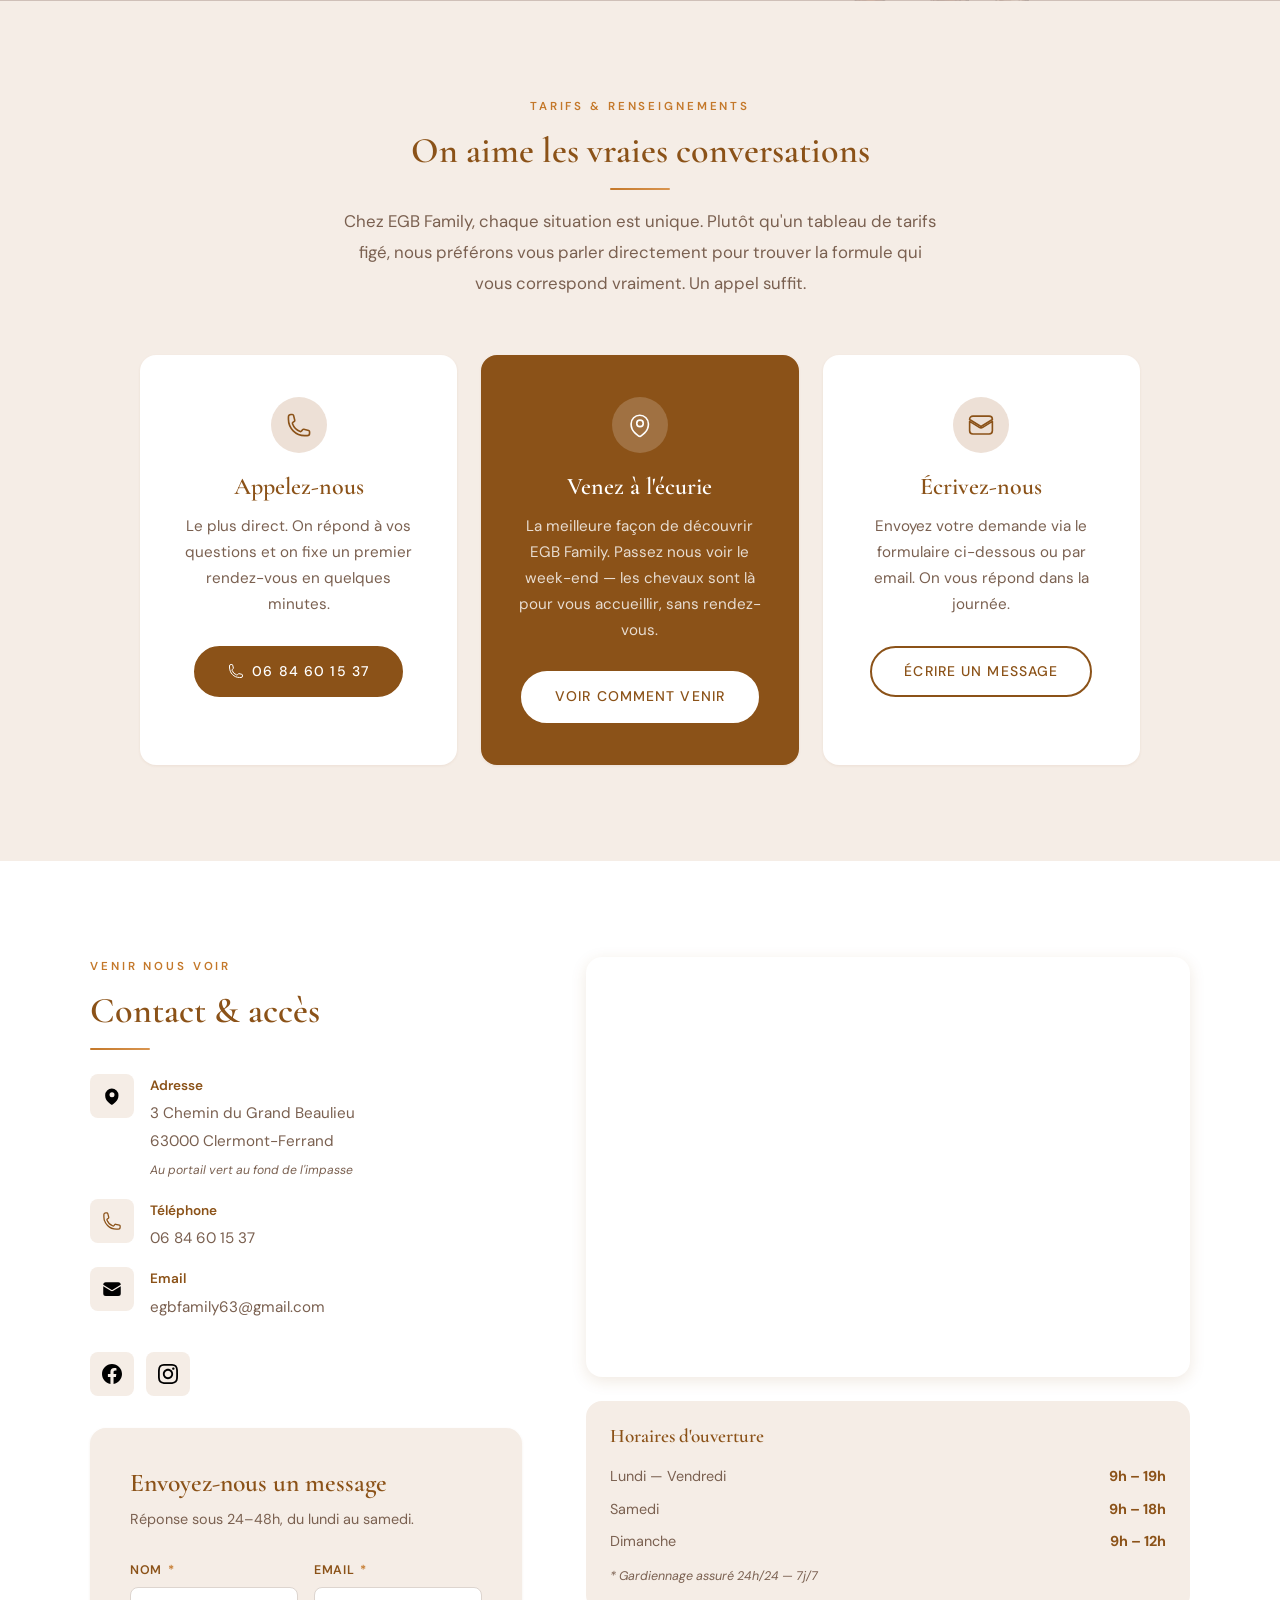
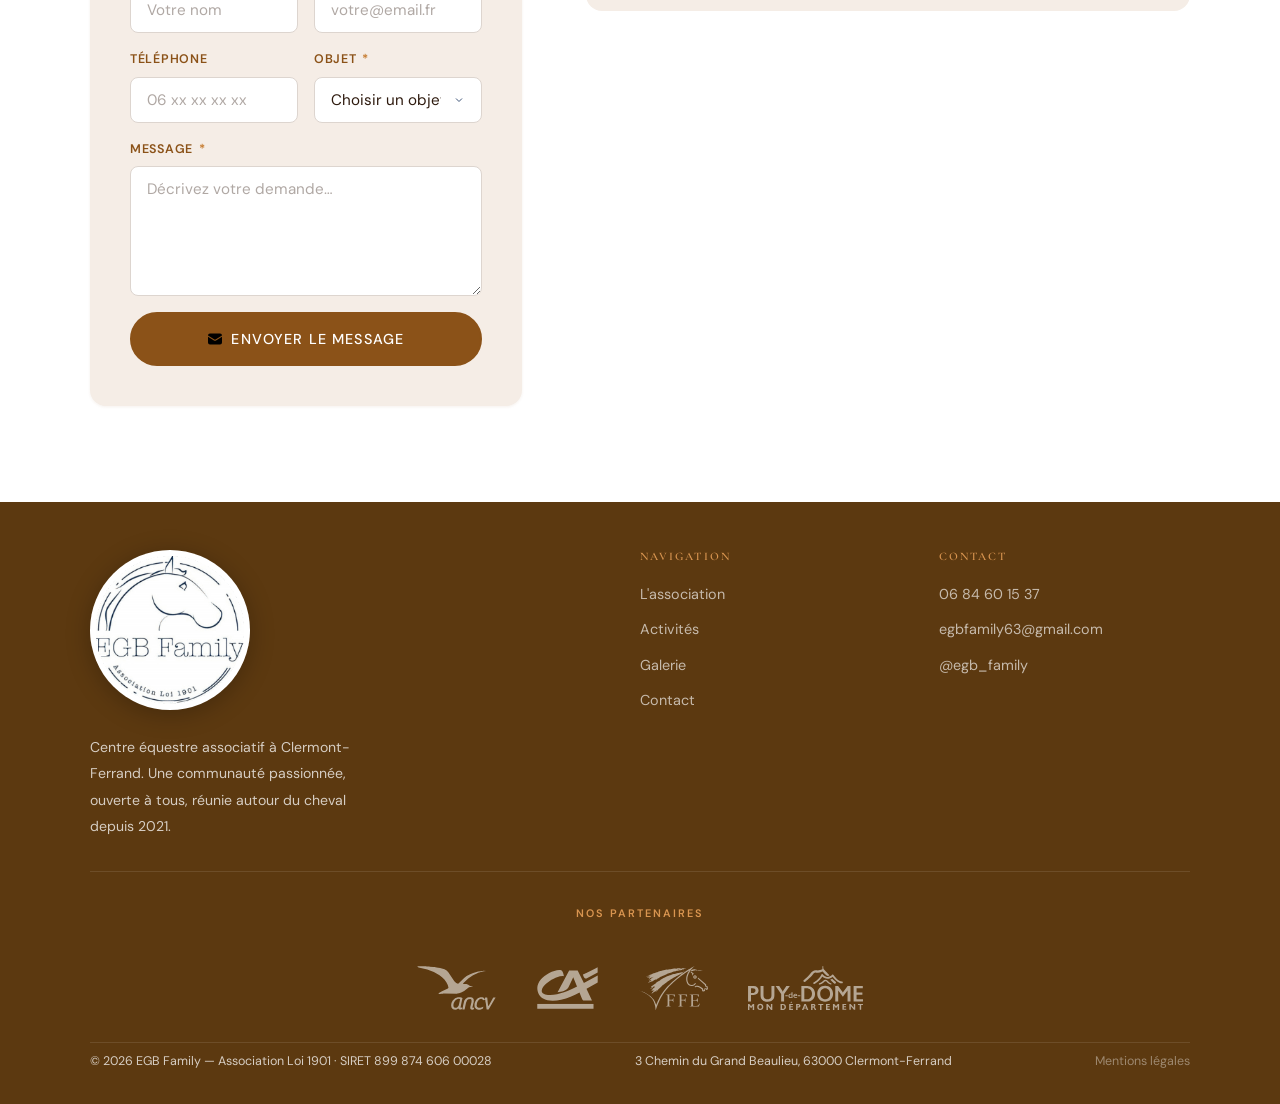
==== commit 8c597bfa: "feat: logos partenaires dans footer + slogan hero + crop SVG ANCV - Bande Nos partenaires (ANCV, Cre" ====
--- a/index.html
+++ b/index.html
@@ -667,6 +667,26 @@
     .footer-links { list-style:none; display:flex; flex-direction:column; gap:.5rem; }
     .footer-links a { color:rgba(255,255,255,.65); text-decoration:none; font-size:.9rem; transition:color var(--transition-fast); }
     .footer-links a:hover { color:#fff; }
+    .footer-partners {
+      max-width:1100px; margin:0 auto;
+      padding:2rem 0;
+      border-bottom:1px solid rgba(255,255,255,.1);
+      display:flex; align-items:center; justify-content:center;
+      flex-wrap:wrap; gap:2.5rem;
+    }
+    .footer-partners-label {
+      flex-basis:100%; text-align:center;
+      font-size:.68rem; font-weight:600; letter-spacing:.18em;
+      text-transform:uppercase; color:var(--color-accent-light);
+      margin-bottom:.25rem;
+    }
+    .footer-partners a { display:flex; align-items:center; }
+    .footer-partners img {
+      height:44px; width:auto; max-width:120px;
+      filter:brightness(0) invert(1); opacity:.55;
+      transition:opacity .2s ease;
+    }
+    .footer-partners a:hover img { opacity:1; }
     .footer-bottom {
       max-width:1100px; margin:.5rem auto 0;
       display:flex; justify-content:space-between; align-items:center;
@@ -937,7 +957,7 @@
       <div class="hero-content">
         <p class="hero-eyebrow">Centre Équestre Associatif · Clermont-Ferrand</p>
         <h1 class="hero-title">EGB<br>Family</h1>
-        <p class="hero-subtitle">Une famille, une écurie, une passion</p>
+        <p class="hero-subtitle">Monter à cheval ne devrait pas être un luxe.</p>
         <div class="hero-actions">
           <a href="#activites" class="btn btn-white">Découvrir nos activités</a>
           <a href="#contact" class="btn btn-outline-white">Venir pratiquer</a>
@@ -1533,6 +1553,21 @@
         </ul>
       </div>
     </div>
+    <div class="footer-partners">
+      <p class="footer-partners-label">Nos partenaires</p>
+      <a href="https://www.ancv.com" target="_blank" rel="noopener noreferrer" aria-label="ANCV – Chèques-Vacances">
+        <img src="img/logos/ANCV_logo_2010.svg" alt="ANCV" height="44" loading="lazy">
+      </a>
+      <a href="https://www.credit-agricole.fr" target="_blank" rel="noopener noreferrer" aria-label="Crédit Agricole">
+        <img src="img/logos/Crédit_Agricole_2020_logo.svg" alt="Crédit Agricole" height="44" loading="lazy">
+      </a>
+      <a href="https://www.ffe.com" target="_blank" rel="noopener noreferrer" aria-label="Fédération Française d'Équitation">
+        <img src="img/logos/Logo_FFE.svg" alt="FFE" height="44" loading="lazy">
+      </a>
+      <a href="https://www.puy-de-dome.fr" target="_blank" rel="noopener noreferrer" aria-label="Département du Puy-de-Dôme">
+        <img src="img/logos/Puy-de-Dôme_(63)_logo_2022.svg" alt="Puy-de-Dôme" height="44" loading="lazy">
+      </a>
+    </div>
     <div class="footer-bottom">
       <span>© <span class="auto-year">2026</span> EGB Family — Association Loi 1901 · SIRET 899 874 606 00028</span>
       <span>3 Chemin du Grand Beaulieu, 63000 Clermont-Ferrand</span>
@@ -1681,6 +1716,28 @@
 
       buildDots();
       goTo(0);
+
+      // Auto-défilement
+      const DELAY = 4500;
+      let timer = setInterval(autoNext, DELAY);
+
+      function autoNext() {
+        goTo(current >= maxIndex() ? 0 : current + 1);
+      }
+      function resetTimer() {
+        clearInterval(timer);
+        timer = setInterval(autoNext, DELAY);
+      }
+
+      prev.addEventListener('click', resetTimer);
+      next.addEventListener('click', resetTimer);
+      dotsEl.addEventListener('click', resetTimer);
+
+      const wrap = document.getElementById('temoignages-carousel');
+      wrap.addEventListener('mouseenter', () => clearInterval(timer));
+      wrap.addEventListener('focusin',    () => clearInterval(timer));
+      wrap.addEventListener('mouseleave', () => { timer = setInterval(autoNext, DELAY); });
+      wrap.addEventListener('focusout',   () => { timer = setInterval(autoNext, DELAY); });
     })();
 
     // Navbar compact au scroll
